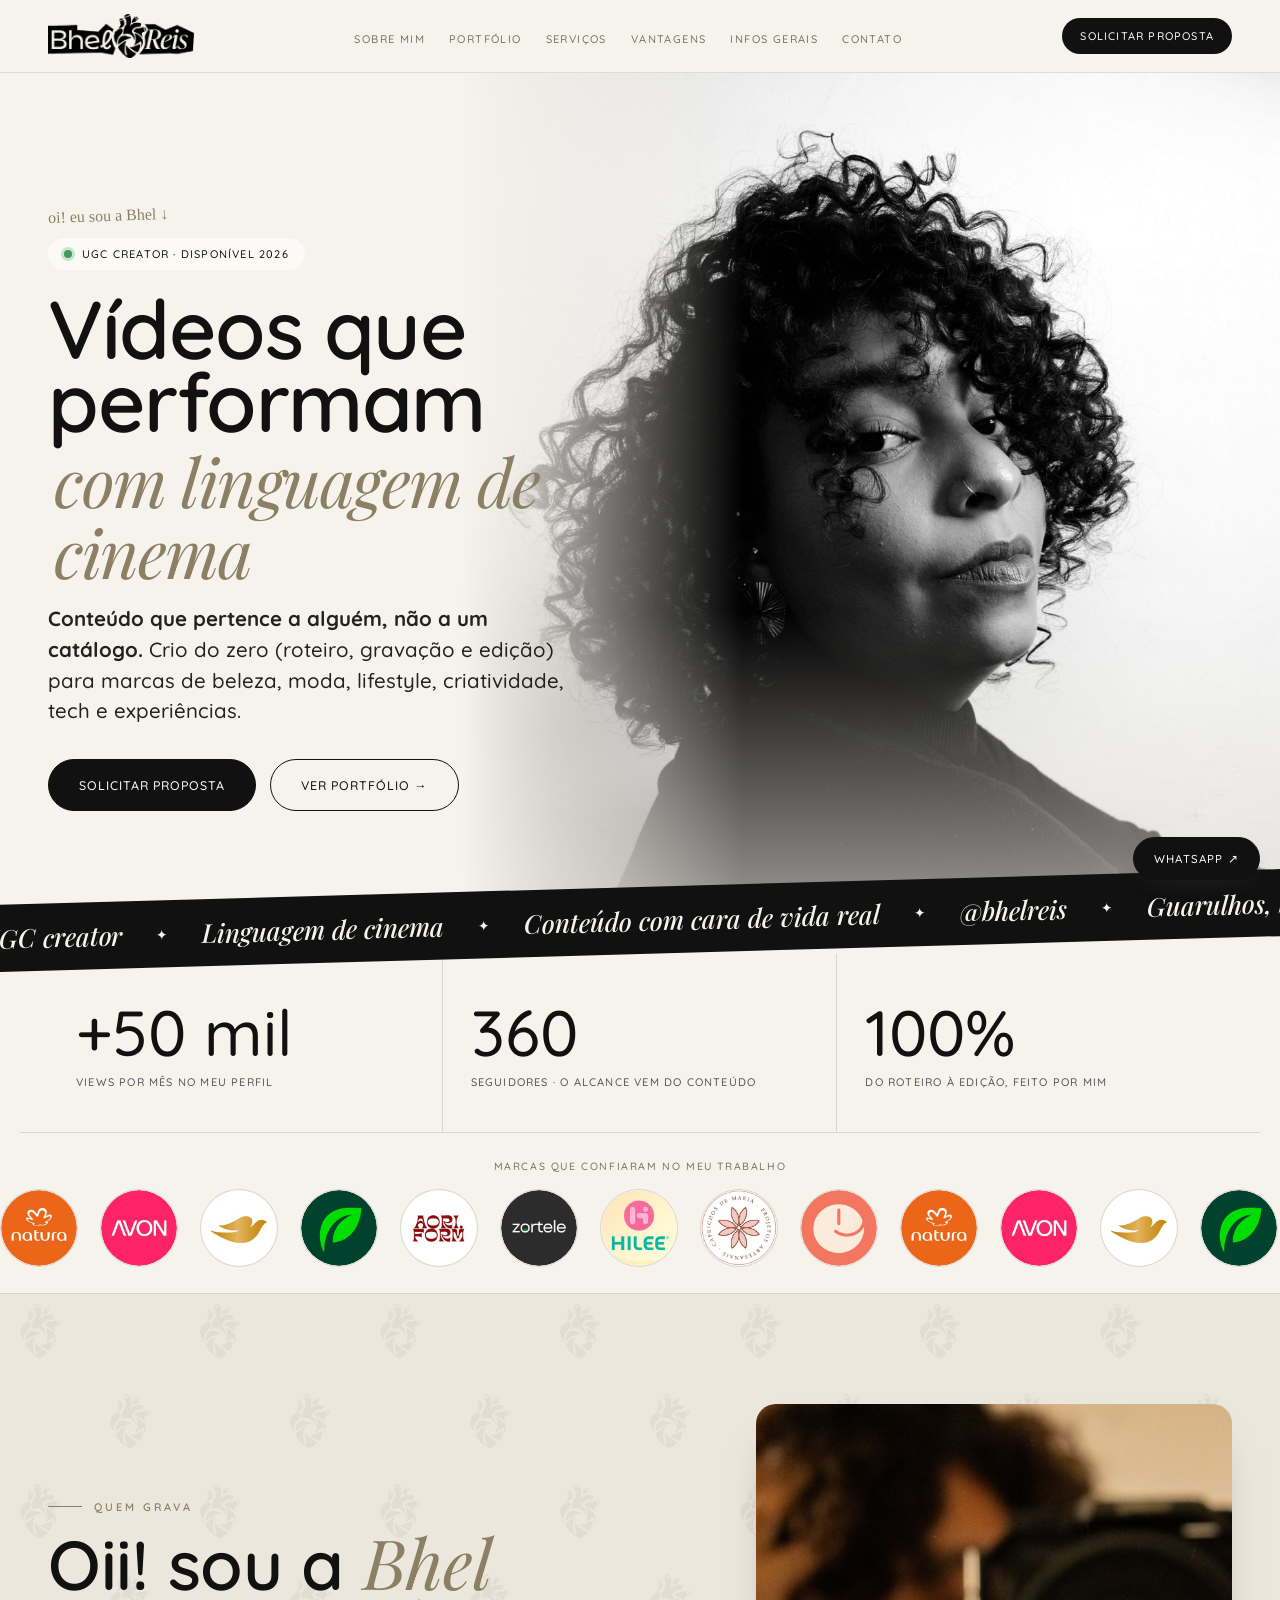
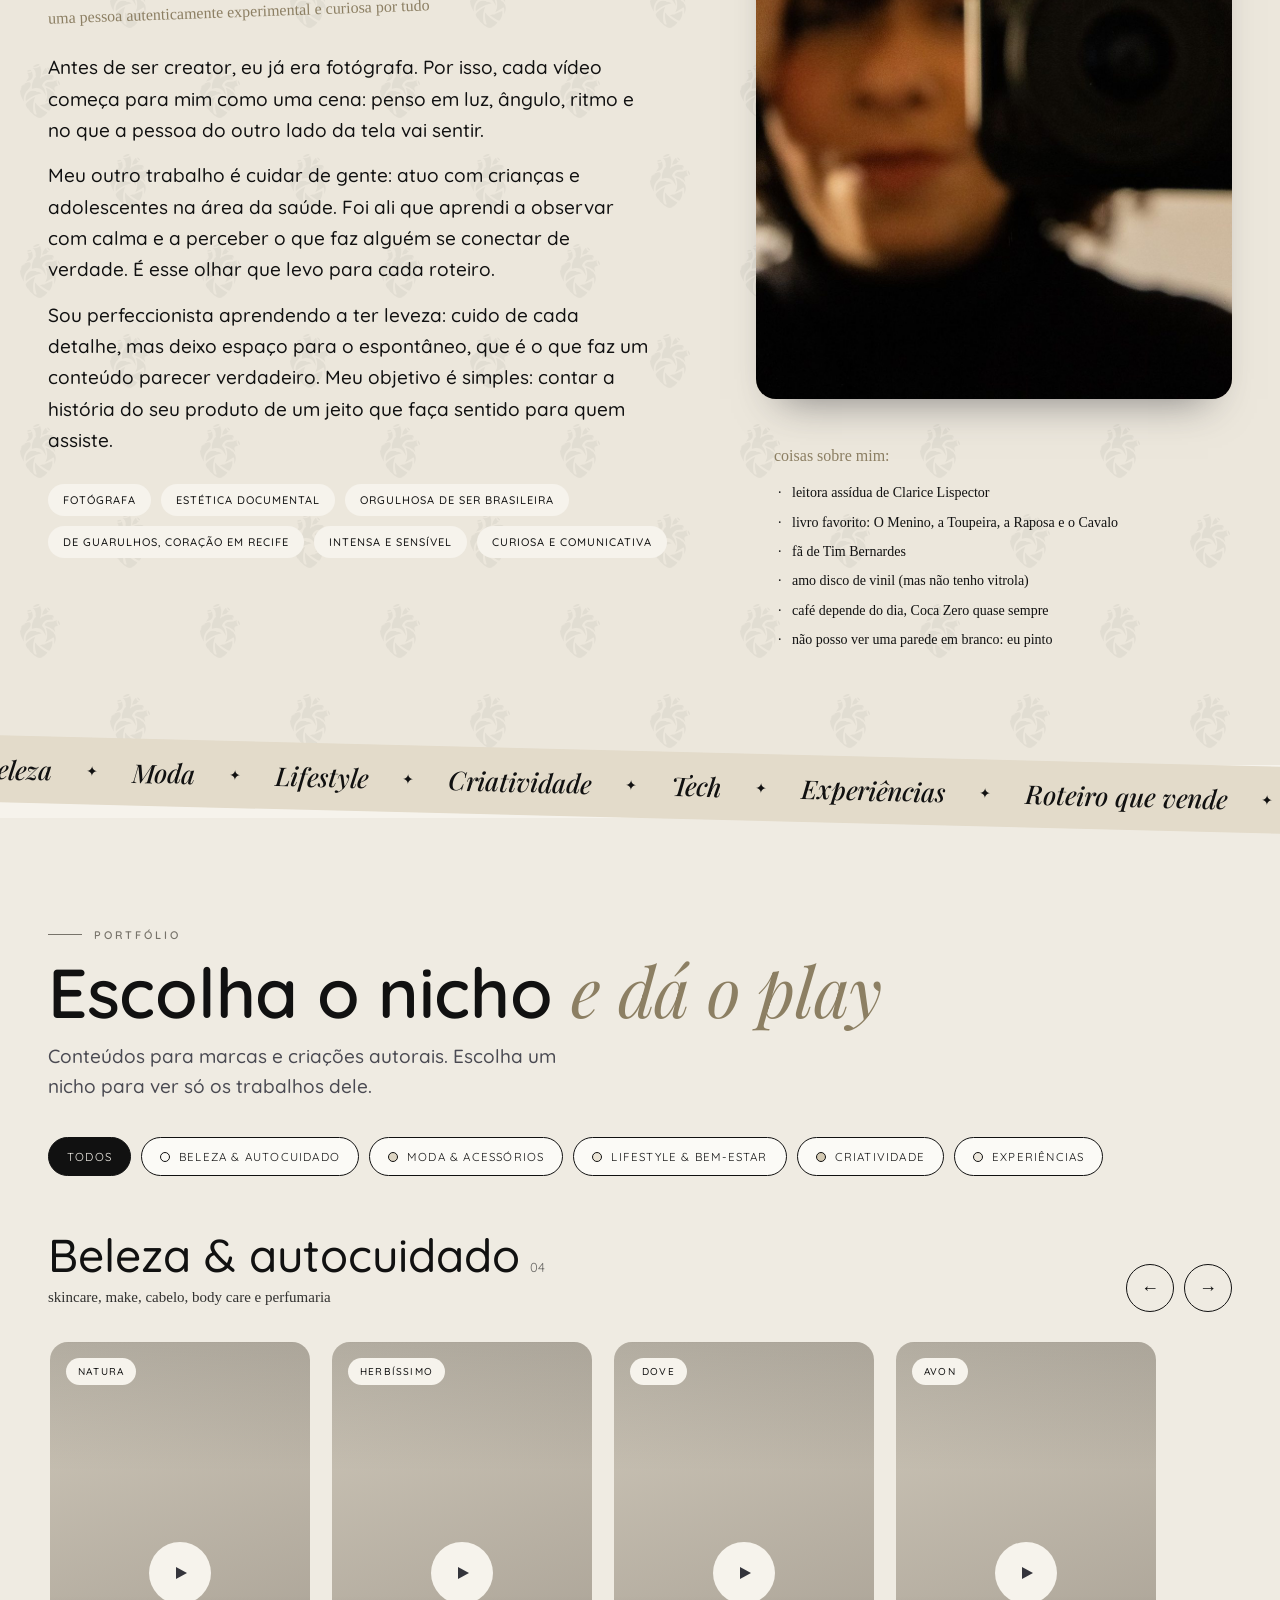
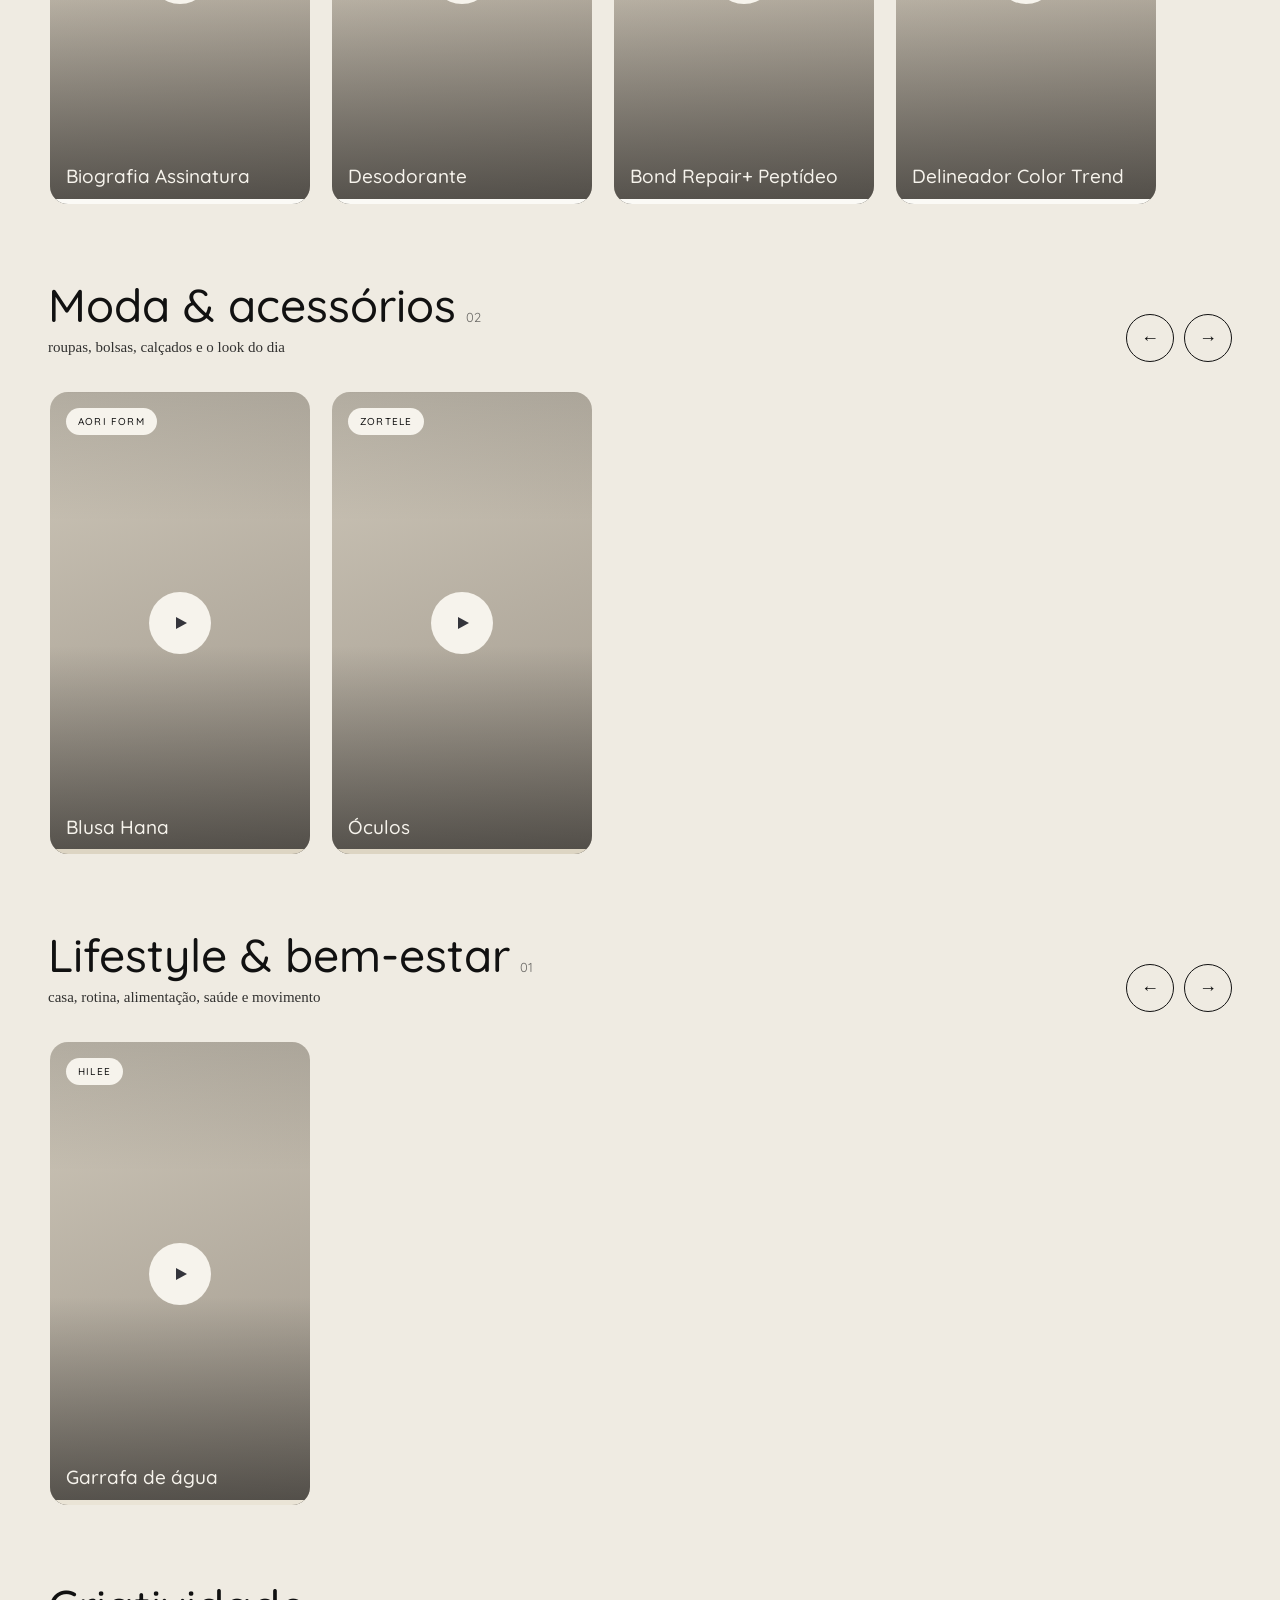
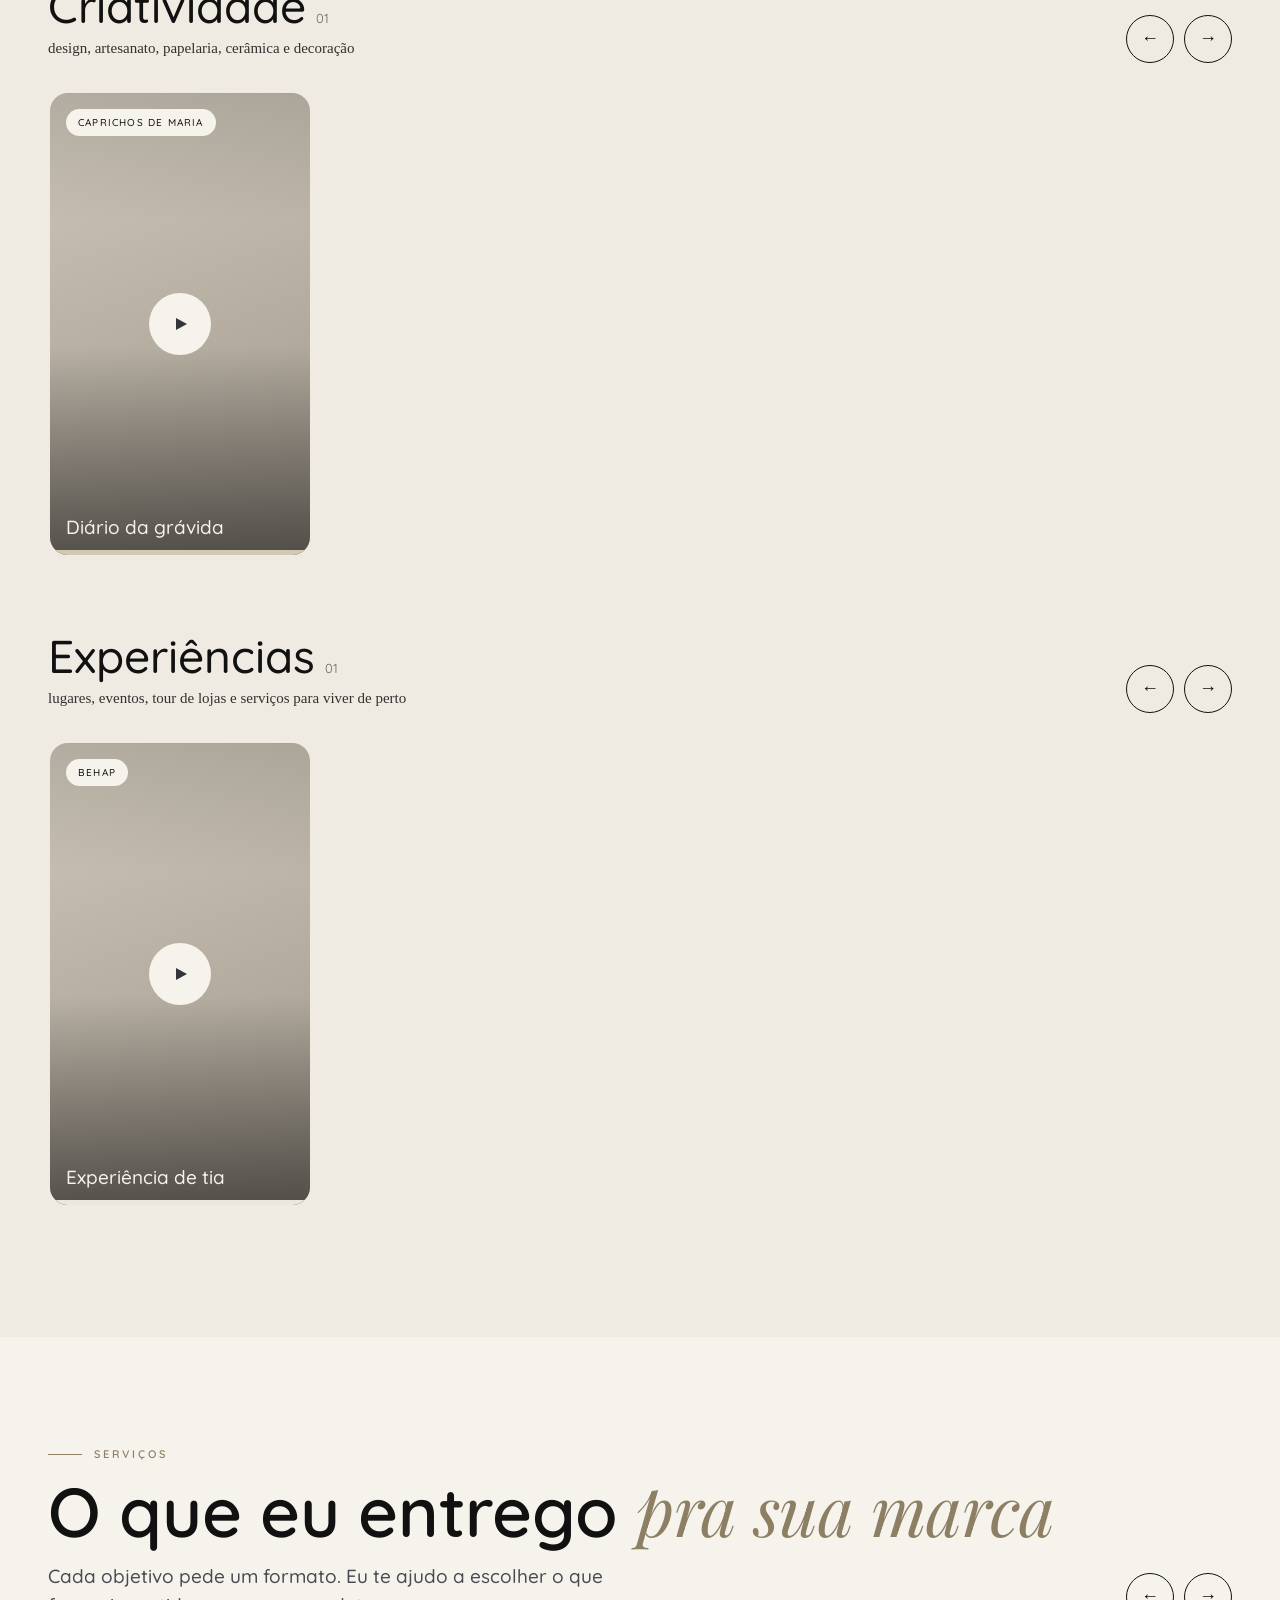
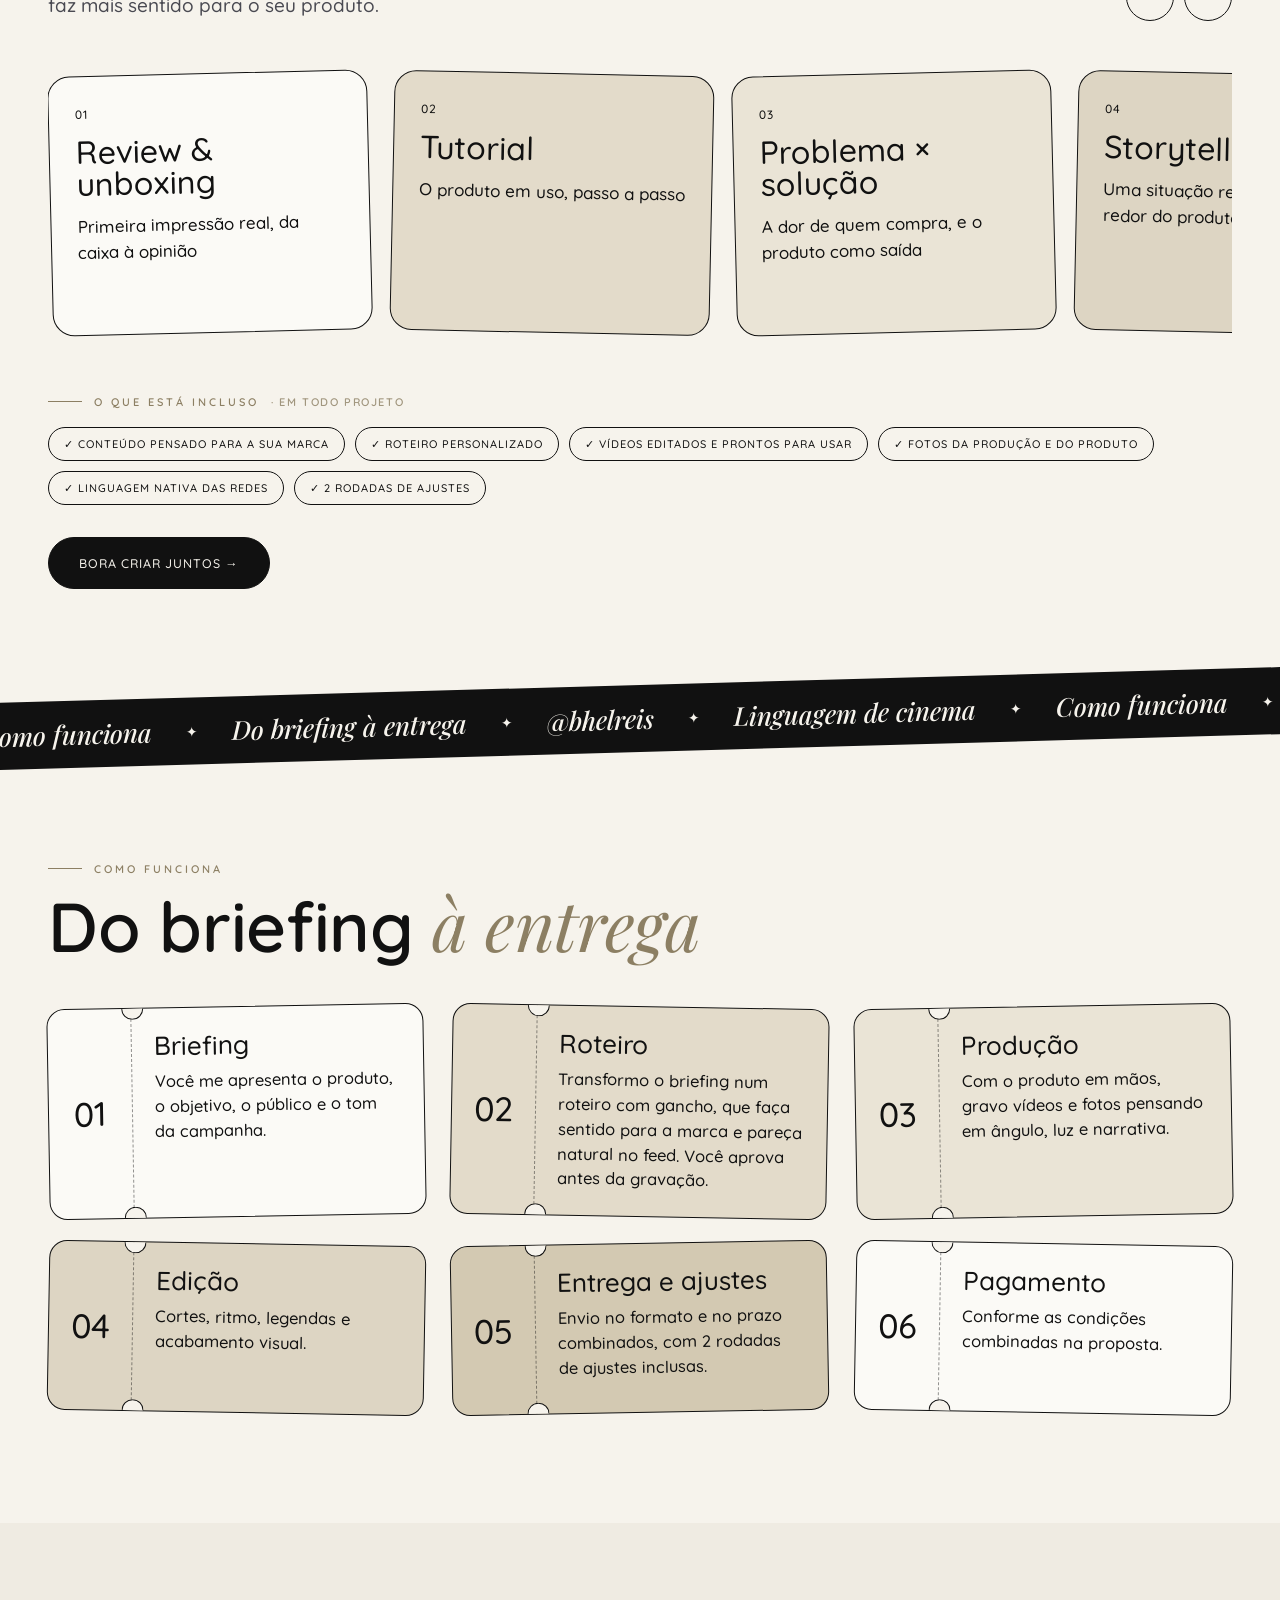
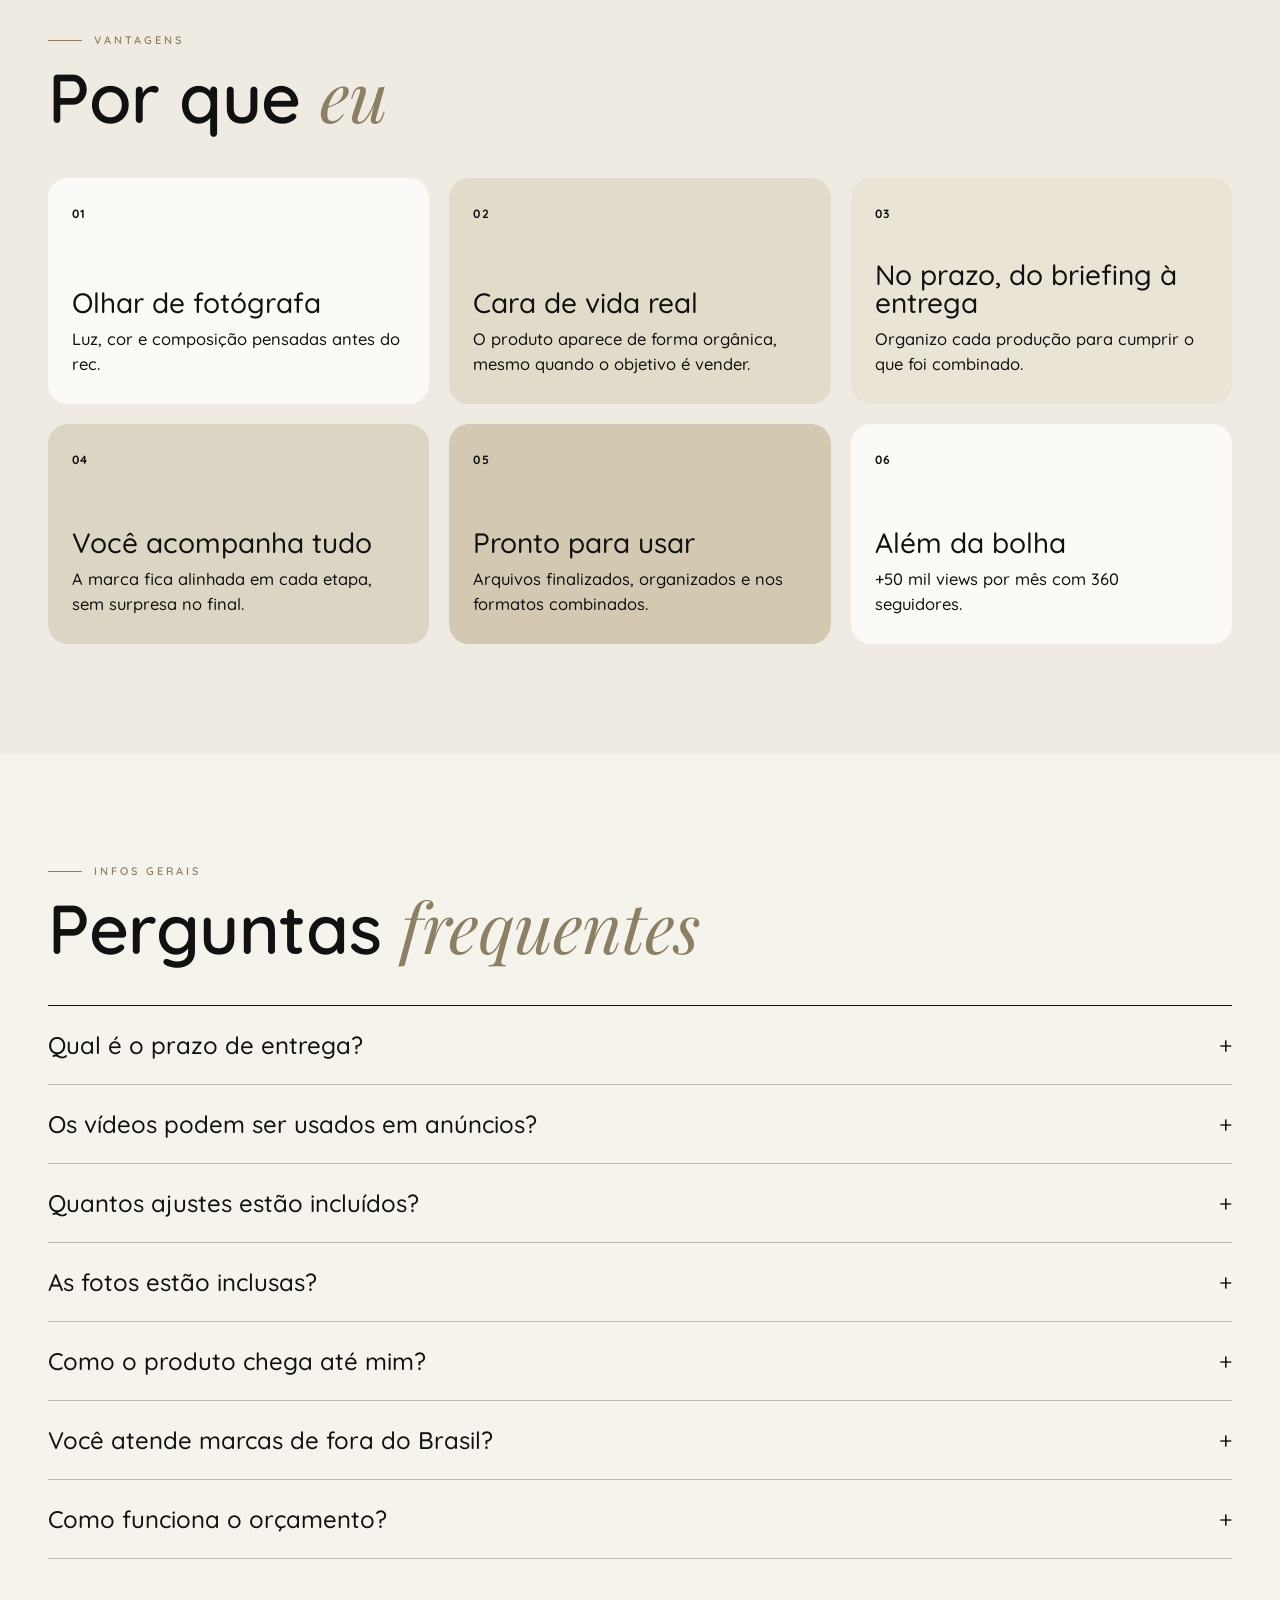
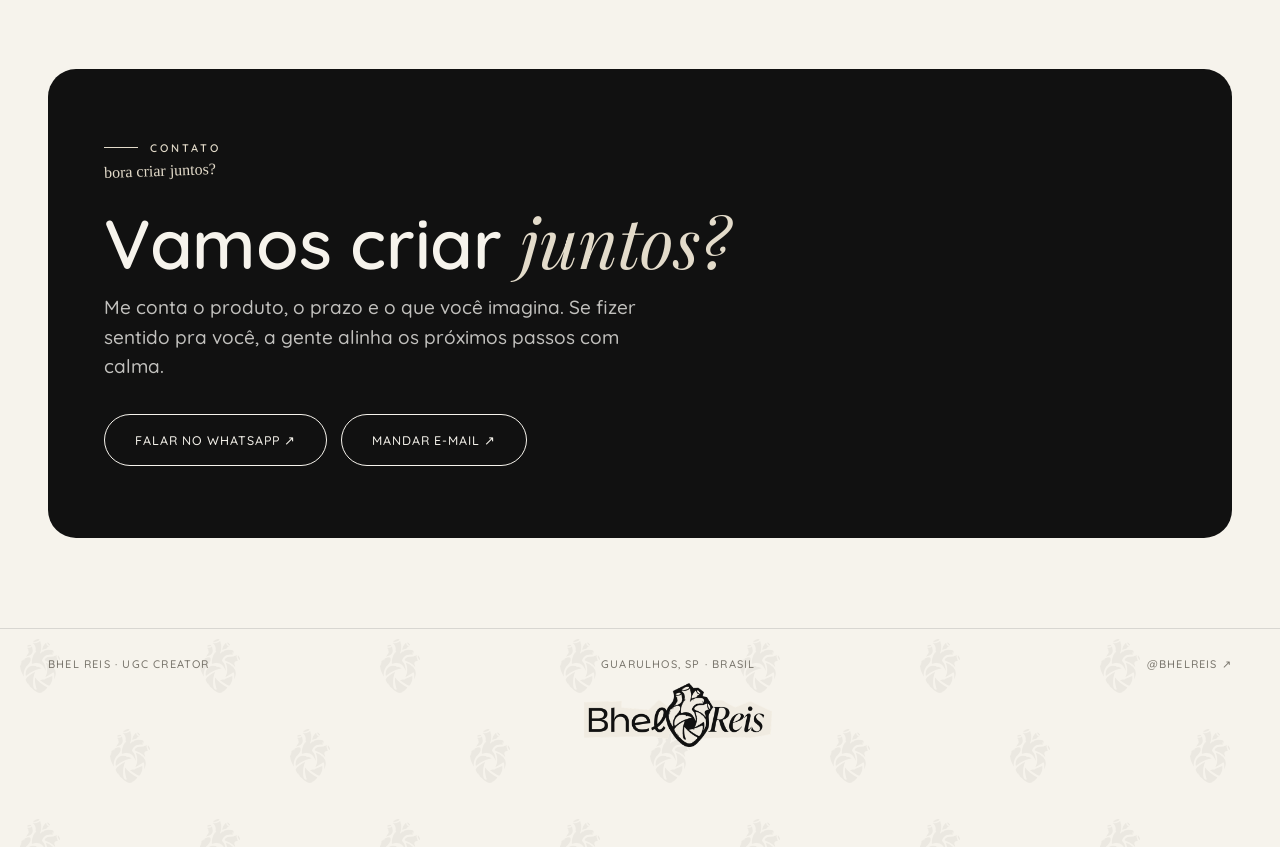
==== index.html @ 15c4fc45 "Site portfólio Bhel Reis · UGC creator" ====
<!DOCTYPE html>
<html lang="pt-BR">
<head>
<meta charset="utf-8">
<meta name="viewport" content="width=device-width, initial-scale=1">
<title>Bhel Reis — UGC creator · Vídeos que performam com linguagem de cinema</title>
<meta name="description" content="Bhel Reis, UGC creator em Guarulhos, SP. Conteúdo que pertence a alguém, não a um catálogo. Crio do zero (roteiro, gravação e edição) para marcas de beleza, moda, lifestyle, criatividade, tech e experiências.">
<link rel="canonical" href="https://bhelreis.com/">
<meta name="theme-color" content="#F6F3EC">

<!-- favicon: o coração -->
<link rel="icon" type="image/png" href="img/simbolo.png">
<link rel="apple-touch-icon" href="img/apple-touch-icon.png">

<!-- prévia do link (WhatsApp, Instagram, Facebook, LinkedIn) -->
<meta property="og:type" content="website">
<meta property="og:locale" content="pt_BR">
<meta property="og:site_name" content="Bhel Reis">
<meta property="og:url" content="https://bhelreis.com/">
<meta property="og:title" content="Bhel Reis — UGC creator">
<meta property="og:description" content="Vídeos que performam com linguagem de cinema. Conteúdo que pertence a alguém, não a um catálogo.">
<meta property="og:image" content="https://bhelreis.com/img/og-imagem.jpg">
<meta property="og:image:width" content="1200">
<meta property="og:image:height" content="630">
<meta property="og:image:alt" content="Bhel Reis, UGC creator">
<meta name="twitter:card" content="summary_large_image">

<script type="application/ld+json">
{"@context":"https://schema.org","@type":"Person","name":"Bhel Reis","jobTitle":"UGC creator","url":"https://bhelreis.com/","image":"https://bhelreis.com/img/hero.jpg","address":{"@type":"PostalAddress","addressLocality":"Guarulhos","addressRegion":"SP","addressCountry":"BR"},"sameAs":["https://instagram.com/bhelreis"]}
</script>

<link rel="preconnect" href="https://fonts.googleapis.com">
<link rel="preconnect" href="https://fonts.gstatic.com" crossorigin>
<link href="https://fonts.googleapis.com/css2?family=Quicksand:wght@400;500;600;700&family=Playfair+Display:ital,wght@1,400;1,500&family=Homemade+Apple&display=swap" rel="stylesheet">
<link rel="preload" as="image" href="img/hero.jpg">
<link rel="stylesheet" href="css/estilo.css">
</head>
<body>

<!-- MENU -->
<header>
  <div class="wrap bar">
    <a href="#" class="logo" aria-label="Bhel Reis, início"><img src="img/logo-preto.png" alt="Bhel Reis" width="640" height="193"></a>
    <nav id="nav">
      <ul>
        <li><a href="#sobre">Sobre mim</a></li>
        <li><a href="#portfolio">Portfólio</a></li>
        <li><a href="#servicos">Serviços</a></li>
        <li><a href="#vantagens">Vantagens</a></li>
        <li><a href="#informacoes">Infos gerais</a></li>
        <li><a href="#contato">Contato</a></li>
      </ul>
    </nav>
    <a class="cta-topo" href="#contato">Solicitar proposta</a>
    <button class="menu-btn" id="menuBtn" aria-expanded="false" aria-controls="nav">Menu</button>
  </div>
</header>

<main>
<!-- CAPA -->
<section class="capa" aria-label="Capa">
  <img src="img/hero.jpg" alt="Retrato em preto e branco de Bhel Reis" width="1600" height="1201" fetchpriority="high">
  <div class="conteudo wrap">
    <span class="nota-mao">oi! eu sou a Bhel ↓</span><br><span class="selo-disp"><i></i>UGC creator · disponível 2026</span>
    <h1>Vídeos que performam<span class="mao">com linguagem de cinema</span></h1>
    <p class="lead"><strong>Conteúdo que pertence a alguém, não a um catálogo.</strong> Crio do zero (roteiro, gravação e edição) para marcas de beleza, moda, lifestyle, criatividade, tech e experiências.</p>
    <div class="botoes">
      <a class="btn cheio" href="#contato">Solicitar proposta</a>
      <a class="btn" href="#portfolio">Ver portfólio →</a>
    </div>
  </div>
</section>

<!-- FAIXA PRETA -->
<div class="faixa" aria-hidden="true"><div class="trilho">
  <span>UGC creator</span><span>Linguagem de cinema</span><span>Conteúdo com cara de vida real</span><span>@bhelreis</span><span>Guarulhos, SP</span>
  <span>UGC creator</span><span>Linguagem de cinema</span><span>Conteúdo com cara de vida real</span><span>@bhelreis</span><span>Guarulhos, SP</span>
</div></div>

<!-- NÚMEROS -->
<div class="wrap numeros rev">
  <div><b>+50 mil</b><span>views por mês no meu perfil</span></div>
  <div><b>360</b><span>seguidores · o alcance vem do conteúdo</span></div>
  <div><b>100%</b><span>do roteiro à edição, feito por mim</span></div>
</div>

<!-- MARCAS (conteúdo em js/dados.js) -->
<div class="marcas" id="marcas" aria-label="Marcas">
  <div class="rot">Marcas que confiaram no meu trabalho</div>
  <div class="trilho" id="marcasTrilho"></div>
</div>

<!-- SOBRE MIM -->
<section class="secao sobre" id="sobre" aria-labelledby="t-sobre">
  <div class="wrap grade" id="sobreGrade">
    <div class="rev">
      <div class="olho">Quem grava</div>
      <h2 class="tit" id="t-sobre">Oii! sou a <em>Bhel</em></h2><span class="nota-mao">uma pessoa autenticamente experimental e curiosa por tudo</span>
      <p class="txt">Antes de ser creator, eu já era fotógrafa. Por isso, cada vídeo começa para mim como uma cena: penso em luz, ângulo, ritmo e no que a pessoa do outro lado da tela vai sentir.</p>
      <p class="txt">Meu outro trabalho é cuidar de gente: atuo com crianças e adolescentes na área da saúde. Foi ali que aprendi a observar com calma e a perceber o que faz alguém se conectar de verdade. É esse olhar que levo para cada roteiro.</p>
      <p class="txt">Sou perfeccionista aprendendo a ter leveza: cuido de cada detalhe, mas deixo espaço para o espontâneo, que é o que faz um conteúdo parecer verdadeiro. Meu objetivo é simples: contar a história do seu produto de um jeito que faça sentido para quem assiste.</p>
      <div class="chips"><span>Fotógrafa</span><span>Estética documental</span><span>Orgulhosa de ser brasileira</span><span>De Guarulhos, coração em Recife</span><span>Intensa e sensível</span><span>Curiosa e comunicativa</span></div>
    </div>
    <div class="lado-foto">
      <div class="foto-sobre rev" id="fotoSobre">sua foto<br>de bastidor</div>
      <div class="coisas rev">
        <span class="coisas-tit">coisas sobre mim:</span>
        <ul>
          <li>leitora assídua de Clarice Lispector</li>
          <li>livro favorito: O Menino, a Toupeira, a Raposa e o Cavalo</li>
          <li>fã de Tim Bernardes</li>
          <li>amo disco de vinil (mas não tenho vitrola)</li>
          <li>café depende do dia, Coca Zero quase sempre</li>
          <li>não posso ver uma parede em branco: eu pinto</li>
        </ul>
      </div>
    </div>
  </div>
</section>

<!-- OS VÍDEOS QUE MAIS RENDERAM (conteúdo em js/dados.js; oculta em js/config.js) -->
<section class="secao destaques" id="destaques" aria-labelledby="t-dest">
  <div class="wrap">
    <div class="topo-car rev">
      <div><div class="olho">Conteúdos que deram resultado</div><h2 class="tit" id="t-dest">Os vídeos que <em>mais renderam</em></h2></div>
      <div class="setas" data-alvo="pDest"><button aria-label="Voltar">←</button><button aria-label="Avançar">→</button></div>
    </div>
    <div class="carrossel"><div class="pista" id="pDest"></div></div>
  </div>
</section>

<!-- FAIXA AREIA -->
<div class="faixa clara" aria-hidden="true"><div class="trilho">
  <span>Beleza</span><span>Moda</span><span>Lifestyle</span><span>Criatividade</span><span>Tech</span><span>Experiências</span><span>Roteiro que vende</span>
  <span>Beleza</span><span>Moda</span><span>Lifestyle</span><span>Criatividade</span><span>Tech</span><span>Experiências</span><span>Roteiro que vende</span>
</div></div>

<!-- PORTFÓLIO (nichos e vídeos em js/dados.js) -->
<section class="secao portfolio" id="portfolio" aria-labelledby="t-port">
  <div class="wrap">
    <div class="rev">
      <div class="olho">Portfólio</div>
      <h2 class="tit" id="t-port">Escolha o nicho <em>e dá o play</em></h2>
      <p class="sub">Conteúdos para marcas e criações autorais. Escolha um nicho para ver só os trabalhos dele.</p>
    </div>
    <div class="filtros" id="filtros" role="group" aria-label="Filtrar por nicho"></div>
    <div id="nichos"></div>
  </div>
</section>

<!-- SERVIÇOS -->
<section class="secao" id="servicos" aria-labelledby="t-serv">
  <div class="wrap">
    <div class="topo-car rev">
      <div><div class="olho">Serviços</div><h2 class="tit" id="t-serv">O que eu entrego <em>pra sua marca</em></h2><p class="sub">Cada objetivo pede um formato. Eu te ajudo a escolher o que faz mais sentido para o seu produto.</p></div>
      <div class="setas" data-alvo="pServ"><button aria-label="Voltar">←</button><button aria-label="Avançar">→</button></div>
    </div>
    <div class="carrossel"><div class="pista" id="pServ">
      <article class="serv" style="background:var(--rosa)"><span class="n">01</span><h3>Review &amp; unboxing</h3><p>Primeira impressão real, da caixa à opinião</p></article>
      <article class="serv" style="background:var(--azul)"><span class="n">02</span><h3>Tutorial</h3><p>O produto em uso, passo a passo</p></article>
      <article class="serv" style="background:var(--verde)"><span class="n">03</span><h3>Problema × solução</h3><p>A dor de quem compra, e o produto como saída</p></article>
      <article class="serv" style="background:var(--amarelo)"><span class="n">04</span><h3>Storytelling</h3><p>Uma situação real construída ao redor do produto</p></article>
      <article class="serv" style="background:var(--rosa)"><span class="n">05</span><h3>Narrado (voice-over)</h3><p>Uma história contada por cima das imagens</p></article>
      <article class="serv" style="background:var(--azul)"><span class="n">06</span><h3>1:1</h3><p>Conversa direta, olho no olho com a câmera</p></article>
      <article class="serv" style="background:var(--verde)"><span class="n">07</span><h3>Sensorial / ASMR</h3><p>Texturas, sons e detalhes que dá vontade de tocar</p></article>
      <article class="serv" style="background:var(--amarelo)"><span class="n">08</span><h3>GRWM</h3><p>O produto dentro da rotina de se arrumar</p></article>
      <article class="serv" style="background:var(--rosa)"><span class="n">09</span><h3>Before &amp; after</h3><p>O resultado que dá para ver</p></article>
      <article class="serv" style="background:var(--azul)"><span class="n">10</span><h3>POV</h3><p>A câmera vira os olhos de quem usa</p></article>
      <article class="serv" style="background:var(--verde)"><span class="n">11</span><h3>Trend + música</h3><p>Trends adaptadas à identidade da marca, não copiadas</p></article>
      <article class="serv" style="background:var(--amarelo)"><span class="n">12</span><h3>Estético / B-roll</h3><p>Cenas de apoio para a marca montar os próprios anúncios</p></article>
      <article class="serv" style="background:var(--rosa)"><span class="n">13</span><h3>Vlog</h3><p>Um dia ou uma experiência vivida com o produto</p></article>
      <article class="serv" style="background:var(--azul)"><span class="n">14</span><h3>Fotos de produto &amp; lifestyle</h3><p>Imagens prontas para feed, site e catálogo</p></article>
    </div></div>
    <div class="incluso rev">
      <div class="olho">O que está incluso <span>· em todo projeto</span></div>
      <ul>
        <li>Conteúdo pensado para a sua marca</li>
        <li>Roteiro personalizado</li>
        <li>Vídeos editados e prontos para usar</li>
        <li>Fotos da produção e do produto</li>
        <li>Linguagem nativa das redes</li>
        <li>2 rodadas de ajustes</li>
      </ul>
    </div>
    <div class="botoes"><a class="btn escuro" href="#contato">Bora criar juntos →</a></div>
  </div>
</section>

<!-- FAIXA PRETA -->
<div class="faixa" aria-hidden="true"><div class="trilho">
  <span>Como funciona</span><span>Do briefing à entrega</span><span>@bhelreis</span><span>Linguagem de cinema</span>
  <span>Como funciona</span><span>Do briefing à entrega</span><span>@bhelreis</span><span>Linguagem de cinema</span>
</div></div>

<!-- COMO FUNCIONA -->
<section class="secao como" id="como-funciona" aria-labelledby="t-como">
  <div class="wrap">
    <div class="rev"><div class="olho">Como funciona</div><h2 class="tit" id="t-como">Do briefing <em>à entrega</em></h2></div>
    <ol class="canhotos">
      <li class="canhoto rev" style="background:var(--rosa)"><span class="num">01</span><div><h3>Briefing</h3><p>Você me apresenta o produto, o objetivo, o público e o tom da campanha.</p></div></li>
      <li class="canhoto rev" style="background:var(--azul)"><span class="num">02</span><div><h3>Roteiro</h3><p>Transformo o briefing num roteiro com gancho, que faça sentido para a marca e pareça natural no feed. Você aprova antes da gravação.</p></div></li>
      <li class="canhoto rev" style="background:var(--verde)"><span class="num">03</span><div><h3>Produção</h3><p>Com o produto em mãos, gravo vídeos e fotos pensando em ângulo, luz e narrativa.</p></div></li>
      <li class="canhoto rev" style="background:var(--amarelo)"><span class="num">04</span><div><h3>Edição</h3><p>Cortes, ritmo, legendas e acabamento visual.</p></div></li>
      <li class="canhoto rev" style="background:var(--pessego)"><span class="num">05</span><div><h3>Entrega e ajustes</h3><p>Envio no formato e no prazo combinados, com 2 rodadas de ajustes inclusas.</p></div></li>
      <li class="canhoto rev" style="background:var(--rosa)"><span class="num">06</span><div><h3>Pagamento</h3><p>Conforme as condições combinadas na proposta.</p></div></li>
    </ol>
  </div>
</section>

<!-- FAIXA PRETA da prova social (some junto com a seção) -->
<div class="faixa" id="faixaProva" aria-hidden="true"><div class="trilho">
  <span>Prova social</span><span>Resultados reais</span><span>@bhelreis</span><span>Linguagem de cinema</span>
  <span>Prova social</span><span>Resultados reais</span><span>@bhelreis</span><span>Linguagem de cinema</span>
</div></div>

<!-- PROVA SOCIAL (oculta em js/config.js; case e depoimentos em js/dados.js) -->
<section class="secao prova" id="prova" aria-labelledby="t-prova">
  <div class="wrap">
    <div class="rev"><div class="olho">Prova social</div><h2 class="tit" id="t-prova">Resultados <em>que falam por mim</em></h2></div>
    <article class="case rev" id="caseBox"></article>
    <div class="depos" id="depos"></div>
  </div>
</section>

<!-- VANTAGENS -->
<section class="secao vantagens" id="vantagens" aria-labelledby="t-vant">
  <div class="wrap">
    <div class="rev"><div class="olho">Vantagens</div><h2 class="tit" id="t-vant">Por que <em>eu</em></h2></div>
    <div class="vants">
      <div class="vant rev" style="background:var(--rosa)"><b>01</b><div><h3>Olhar de fotógrafa</h3><p>Luz, cor e composição pensadas antes do rec.</p></div></div>
      <div class="vant rev" style="background:var(--azul)"><b>02</b><div><h3>Cara de vida real</h3><p>O produto aparece de forma orgânica, mesmo quando o objetivo é vender.</p></div></div>
      <div class="vant rev" style="background:var(--verde)"><b>03</b><div><h3>No prazo, do briefing à entrega</h3><p>Organizo cada produção para cumprir o que foi combinado.</p></div></div>
      <div class="vant rev" style="background:var(--amarelo)"><b>04</b><div><h3>Você acompanha tudo</h3><p>A marca fica alinhada em cada etapa, sem surpresa no final.</p></div></div>
      <div class="vant rev" style="background:var(--pessego)"><b>05</b><div><h3>Pronto para usar</h3><p>Arquivos finalizados, organizados e nos formatos combinados.</p></div></div>
      <div class="vant rev" style="background:var(--rosa)"><b>06</b><div><h3>Além da bolha</h3><p>+50 mil views por mês com 360 seguidores.</p></div></div>
    </div>
  </div>
</section>

<!-- INFOS GERAIS -->
<section class="secao" id="informacoes" aria-labelledby="t-info">
  <div class="wrap">
    <div class="rev"><div class="olho">Infos gerais</div><h2 class="tit" id="t-info">Perguntas <em>frequentes</em></h2></div>
    <div class="faq">
      <details><summary>Qual é o prazo de entrega?</summary><p>Depende do projeto. Em média, até 7 dias úteis depois que o produto chega e o roteiro é aprovado.</p></details>
      <details><summary>Os vídeos podem ser usados em anúncios?</summary><p>Sim. O uso orgânico nas redes da marca está sempre incluso. Uso em anúncios pagos, catálogos e materiais comerciais é combinado na proposta, com canais e período definidos.</p></details>
      <details><summary>Quantos ajustes estão incluídos?</summary><p>Duas rodadas de ajustes, depois da primeira entrega.</p></details>
      <details><summary>As fotos estão inclusas?</summary><p>Sim. Fotos da produção e do produto já fazem parte de todo projeto. A quantidade eu combino direto com a marca, com base na proposta.</p></details>
      <details><summary>Como o produto chega até mim?</summary><p>Produtos físicos são enviados para Guarulhos, SP, com o frete sempre por conta da marca. O endereço eu passo no WhatsApp. Produtos digitais, como apps e cursos, dispensam envio.</p></details>
      <details><summary>Você atende marcas de fora do Brasil?</summary><p>Sim, principalmente no nicho tech: tecnologia, apps e inteligência artificial. Gravo em português e, para roteiros simples, também em inglês.</p></details>
      <details><summary>Como funciona o orçamento?</summary><p>Você me conta o produto e o objetivo no WhatsApp, e eu monto uma proposta sob medida, com formatos, prazo e direitos de uso.</p></details>
    </div>
  </div>
</section>

<!-- CONTATO -->
<section class="contato" id="contato" aria-labelledby="t-cont">
  <div class="wrap"><div class="caixa">
    <div>
      <div class="olho">Contato</div>
      <span class="nota-mao">bora criar juntos?</span><h2 class="tit" id="t-cont">Vamos criar <em>juntos?</em></h2>
      <p class="sub">Me conta o produto, o prazo e o que você imagina. Se fizer sentido pra você, a gente alinha os próximos passos com calma.</p>
      <div class="botoes">
        <a class="btn" data-wpp href="#" target="_blank" rel="noopener">Falar no WhatsApp ↗</a>
        <a class="btn" data-email href="#">Mandar e-mail ↗</a>
      </div>
    </div>
  </div></div>
</section>
</main>

<!-- RODAPÉ -->
<footer><div class="wrap">
  <span>Bhel Reis · UGC creator</span>
  <span class="meio"><span>Guarulhos, SP · Brasil</span><img src="img/logo-linha.png" alt="Bhel Reis" width="640" height="218" loading="lazy"></span>
  <a href="https://instagram.com/bhelreis" target="_blank" rel="noopener">@bhelreis ↗</a>
</div></footer>

<a class="wpp-fixo" data-wpp href="#" target="_blank" rel="noopener">WhatsApp ↗</a>

<script src="js/config.js"></script>
<script src="js/dados.js"></script>
<script src="js/main.js"></script>
</body>
</html>
---- css/estilo.css ----
/* =========================================================
   Bhel Reis · UGC creator
   Estilo do site: é o mesmo CSS do preview aprovado.
   Não mude cores, fontes, botões nem a ordem das seções.
   ========================================================= */
:root{
  --bg:#F6F3EC; --bg2:#EFEBE2; --rosa-forte:#8C7F63; --ink:#111111; --cinza:#77736A; --linha:#ECE7DC; --areia:#E3DBCA;
  --rosa:#FBFAF6; --pessego:#D3C9B2; --verde:#EAE4D6; --amarelo:#DDD5C3; --azul:#E3DBCA;
  --cond:'Quicksand',sans-serif; --mono:'Quicksand',sans-serif; --serif:'Quicksand',sans-serif; --italico:'Playfair Display',Georgia,serif; --hand:'Homemade Apple',cursive;
  --cursor:url("../img/cursor.png") 16 16, auto;
}
*{box-sizing:border-box;margin:0;padding:0}
html{scroll-behavior:smooth;overflow-x:clip}
body{overflow-x:clip}
body{background:var(--bg);color:var(--ink);font-family:var(--cond);font-weight:500;font-size:16.5px;-webkit-font-smoothing:antialiased;cursor:var(--cursor)}
a,button{color:inherit;text-decoration:none;cursor:var(--cursor)}
img{display:block;max-width:100%}
[hidden]{display:none!important}
.mono{font-family:var(--mono)}
.wrap{max-width:1240px;margin:0 auto;padding:0 28px}

/* topo */
header{position:sticky;top:0;z-index:30;background:rgba(246,243,236,.92);backdrop-filter:blur(8px);border-bottom:1px solid rgba(52,52,59,.12)}
.bar{display:flex;align-items:center;justify-content:space-between;gap:20px;height:72px}
.logo{display:flex;align-items:center;gap:10px}
.logo img{height:44px;width:auto}
.logo .selo{width:38px;height:38px;border-radius:50%;background:var(--ink);color:var(--bg);display:flex;align-items:center;justify-content:center;font-family:var(--hand);font-size:13px;line-height:1;padding-top:4px}
.logo b{font-family:var(--serif);font-weight:500;font-size:24px;letter-spacing:-.2px}
nav ul{list-style:none;display:flex;gap:24px}
nav a{font-family:var(--mono);font-size:11px;letter-spacing:1.4px;text-transform:uppercase;color:var(--cinza);transition:color .2s}
nav a:hover{color:var(--ink)}
.cta-topo{font-family:var(--mono);font-size:11px;letter-spacing:1.2px;text-transform:uppercase;background:var(--ink);color:#fff;padding:11px 18px;border-radius:99px;white-space:nowrap}
.menu-btn{display:none;font-family:var(--mono);font-size:11px;letter-spacing:1.2px;text-transform:uppercase;background:none;border:1px solid var(--ink);border-radius:99px;padding:8px 14px}

/* capa */
.capa{position:relative;min-height:calc(100vh - 72px);display:flex;align-items:flex-end;overflow:hidden;background:#F6F3EC}
.capa img{position:absolute;top:0;bottom:0;right:0;left:34%;width:66%;height:100%;object-fit:cover;object-position:40% 30%}
.capa::after{content:"";position:absolute;inset:0;background:linear-gradient(90deg,#F6F3EC 0%,#F6F3EC 36%,rgba(246,243,236,0) 58%),linear-gradient(0deg,rgba(246,243,236,.6),rgba(246,243,236,0) 35%)}
.capa .conteudo{position:relative;z-index:2;color:var(--ink);padding-bottom:90px;padding-top:120px;max-width:1240px;margin:0 auto;width:100%}
.selo-disp{display:inline-flex;align-items:center;gap:10px;background:#FBFAF6;color:var(--ink);font-family:var(--mono);font-size:11px;letter-spacing:1.2px;text-transform:uppercase;padding:9px 16px;border-radius:99px}
.selo-disp i{width:8px;height:8px;border-radius:50%;background:#3E9B5A;box-shadow:0 0 0 3px rgba(62,155,90,.25)}
.capa h1{font-family:var(--serif);font-weight:600;letter-spacing:-1.5px!important;font-size:clamp(48px,6.4vw,92px);line-height:.9;margin:22px 0 0;letter-spacing:-.5px;max-width:620px}
.capa h1 .mao{display:block;font-family:var(--italico);font-style:italic;font-weight:400;font-size:.82em;line-height:1.05;color:var(--rosa-forte);margin:6px 0 0 6px}
.capa p.lead{font-size:clamp(18px,1.6vw,22px);line-height:1.5;max-width:520px;margin-top:18px;opacity:.92}
.capa p.lead strong{font-weight:700}
.botoes{display:flex;flex-wrap:wrap;gap:14px;margin-top:32px}
.btn{display:inline-flex;align-items:center;justify-content:center;gap:10px;font-family:var(--mono);font-weight:500;font-size:12.5px;letter-spacing:1px;text-transform:uppercase;padding:17px 30px;border-radius:99px;border:1px solid currentColor;transition:transform .2s}
.btn:hover{transform:translateY(-2px) rotate(-1deg)}
.btn.cheio{background:var(--ink);color:#fff;border-color:var(--ink)}
.btn.escuro{background:var(--ink);color:var(--bg);border-color:var(--ink)}

/* faixas tortas */
.faixa{overflow:hidden;background:var(--ink);color:var(--bg);transform:rotate(-1.6deg);margin:-14px -20px 0;position:relative;z-index:3;padding:16px 0}
.faixa.clara{background:var(--areia);color:var(--ink);transform:rotate(1.4deg)}
.trilho{display:flex;gap:34px;width:max-content;animation:correr 32s linear infinite;font-family:var(--italico);font-weight:500;font-style:italic;font-size:26px;white-space:nowrap}
.faixa.clara .trilho{animation-direction:reverse}
.trilho span{display:inline-flex;align-items:center;gap:34px}
.trilho span::after{content:"✦";font-style:normal;font-size:14px}
@keyframes correr{to{transform:translateX(-50%)}}

/* números */
.numeros{display:grid;grid-template-columns:repeat(3,1fr);border-bottom:1px solid rgba(52,52,59,.15)}
.numeros div{padding:46px 28px 40px;border-right:1px solid rgba(52,52,59,.15)}
.numeros div:last-child{border-right:none}
.numeros b{display:block;font-family:var(--serif);font-weight:500;font-size:clamp(42px,5vw,64px);line-height:1}
.numeros span{display:block;font-family:var(--mono);font-size:11px;letter-spacing:1.2px;text-transform:uppercase;margin-top:10px;line-height:1.6;color:#55555c}

/* marcas */
.marcas{padding:26px 0;border-bottom:1px solid rgba(52,52,59,.15);overflow:hidden}
.marcas .rot{text-align:center;font-family:var(--mono);font-size:10.5px;letter-spacing:1.6px;text-transform:uppercase;color:var(--cinza);margin-bottom:16px}
.marcas .trilho{gap:22px;animation-duration:26s;font-style:normal}
.marcas .trilho span::after{content:none}
.bola{width:78px;height:78px;border-radius:50%;border:1.5px dashed rgba(52,52,59,.4);display:flex;align-items:center;justify-content:center;font-family:var(--mono);font-size:9px;letter-spacing:1px;color:var(--cinza);font-weight:400}
.bola img{max-width:70%;max-height:60%;object-fit:contain}
/* logo real: preenche o círculo inteiro */
.bola.tem-logo{border:1px solid rgba(52,52,59,.15);overflow:hidden;flex:none}
.bola.tem-logo img{width:100%;height:100%;max-width:none;max-height:none;object-fit:cover;border-radius:50%}

/* seções */
section{scroll-margin-top:72px}
.secao{padding:110px 0}
.nota-mao{display:inline-block;font-family:var(--hand);font-size:16px;line-height:2;color:#8C7F63;transform:rotate(-2deg);margin-bottom:6px}
.olho{display:flex;align-items:center;gap:12px;font-family:var(--mono);font-weight:600;font-size:11px;letter-spacing:3px;text-transform:uppercase;color:#8C7F63}
.olho::before{content:"";width:34px;height:1px;background:currentColor}
h2.tit{font-family:var(--serif);font-weight:600;letter-spacing:-1px;font-size:clamp(40px,5.4vw,72px);line-height:.92;margin:16px 0 0;letter-spacing:-.3px}
h2.tit em{font-style:italic;font-family:var(--italico);font-weight:400;color:var(--rosa-forte)}
.sub{font-size:19px;line-height:1.55;max-width:560px;margin-top:18px;color:#4a4a52}

/* sobre */
.sobre{background:var(--linha) url('../img/pattern.png') repeat;background-size:180px}
.sobre .grade{display:grid;grid-template-columns:minmax(0,1.15fr) minmax(0,.85fr);gap:64px;align-items:center}
.sobre .grade.sem-foto{grid-template-columns:minmax(0,1fr)}

.sobre p.txt{font-size:19px;line-height:1.65;margin-top:18px;max-width:600px}
.chips{display:flex;flex-wrap:wrap;gap:10px;margin-top:28px}
.chips span{font-family:var(--mono);font-size:11px;letter-spacing:1px;text-transform:uppercase;background:var(--bg);border-radius:99px;padding:9px 15px}
.foto-sobre{position:relative;aspect-ratio:4/5;border-radius:20px;background:#E0D8C6;display:flex;align-items:center;justify-content:center;text-align:center;font-family:var(--mono);font-size:11px;letter-spacing:1.2px;text-transform:uppercase;line-height:1.7;color:var(--ink);transform:rotate(2deg);box-shadow:0 24px 40px -24px rgba(52,52,59,.6)}
.foto-sobre img{width:100%;height:100%;object-fit:cover;border-radius:inherit}
.sobre p.txt+p.txt{margin-top:14px}
.lado-foto{display:flex;flex-direction:column;align-items:center;gap:40px}
.lado-foto .foto-sobre{width:100%}
/* coisas sobre mim (letra à mão) */
.coisas{font-family:var(--hand);font-size:14px;line-height:2.1;color:var(--ink);transform:rotate(-1.5deg);width:100%;max-width:440px}
.coisas-tit{display:block;color:#8C7F63;font-size:16px}
.coisas ul{list-style:none;margin-top:6px}
.coisas li{padding-left:18px;position:relative}
.coisas li::before{content:"·";position:absolute;left:4px}

/* carrossel genérico */
.carrossel{position:relative;margin-top:44px}
.pista{display:flex;gap:22px;overflow-x:auto;scroll-snap-type:x mandatory;scroll-behavior:smooth;padding:8px 2px 22px;scrollbar-width:none}
.pista::-webkit-scrollbar{display:none}
.setas{display:flex;gap:10px}
.setas button{width:48px;height:48px;border-radius:50%;border:1.5px solid currentColor;background:transparent;font-size:18px;display:flex;align-items:center;justify-content:center;transition:transform .2s}
.setas button:hover{transform:scale(1.08)}
.topo-car{display:flex;justify-content:space-between;align-items:flex-end;gap:20px;flex-wrap:wrap}

/* vídeo card */
.video{flex:0 0 260px;scroll-snap-align:start;position:relative;aspect-ratio:9/16;border-radius:18px;overflow:hidden;background:linear-gradient(160deg,#CFC8BA,#9E968A);color:var(--bg);display:flex;flex-direction:column;justify-content:space-between;padding:16px;transition:transform .3s}
.video:hover{transform:translateY(-4px)}
.video .tag{align-self:flex-start;background:var(--bg);color:var(--ink);font-family:var(--mono);font-size:10px;letter-spacing:1.2px;text-transform:uppercase;padding:7px 12px;border-radius:99px}
.video .play{position:absolute;top:50%;left:50%;width:62px;height:62px;margin:-31px 0 0 -31px;border-radius:50%;background:var(--bg);display:flex;align-items:center;justify-content:center}
.video h4{font-family:var(--serif);font-weight:500;font-size:19px;line-height:1.2}
.video .cor{position:absolute;left:0;right:0;bottom:0;height:5px}

/* vídeo do YouTube: mostra só a capa e carrega o player ao clicar */
.video.tem-capa{background-color:#9E968A;background-size:cover;background-position:center}
.video.tem-capa::before{content:"";position:absolute;inset:0;background:linear-gradient(180deg,rgba(17,17,17,.15) 0,rgba(17,17,17,0) 28%,rgba(17,17,17,0) 55%,rgba(17,17,17,.55) 100%);pointer-events:none}
.video>*{position:relative;z-index:1}
.video .abrir{position:absolute;inset:0;z-index:2;background:none;border:0;border-radius:inherit}
.video .abrir:focus-visible{outline:2px solid var(--ink);outline-offset:3px}

/* tela grande do vídeo (abre só ao clicar num vídeo) */
html.travado{overflow:hidden}
.tela{position:fixed;inset:0;width:100vw;height:100vh;height:100dvh;max-width:none;max-height:none;margin:0;padding:0;border:0;background:transparent;overflow:hidden}
.tela[open]{display:flex;align-items:center;justify-content:center}
.tela::backdrop{background:rgba(17,17,17,.9)}
.tela .quadro{height:min(86vh,calc((100vw - 32px) * 16 / 9));aspect-ratio:9/16;border-radius:18px;overflow:hidden;background:#111}
.tela .quadro iframe{display:block;width:100%;height:100%;border:0}
.tela .fechar{position:absolute;top:18px;right:18px;z-index:2;font-family:var(--mono);font-size:11px;letter-spacing:1.2px;text-transform:uppercase;color:var(--bg);background:transparent;border:1px solid var(--bg);border-radius:99px;padding:11px 18px;transition:transform .2s}
.tela .fechar:hover{transform:rotate(-3deg)}
@media (max-width:900px){.tela .quadro{height:min(78vh,calc((100vw - 32px) * 16 / 9));margin-top:40px}}

/* destaques */
.destaques{background:var(--bg2)}
.dest{flex:0 0 min(560px,84vw);scroll-snap-align:start;display:grid;grid-template-columns:220px 1fr;gap:24px;background:var(--bg);border-radius:22px;padding:18px;box-shadow:0 16px 30px -24px rgba(52,52,59,.6)}
.dest:nth-child(odd){transform:rotate(-1.2deg)}.dest:nth-child(even){transform:rotate(1.2deg)}
.dest .video{flex:none;width:100%}
.dest .info{display:flex;flex-direction:column;justify-content:center;gap:10px;padding-right:10px}
.dest .rot{font-family:var(--mono);font-size:10.5px;letter-spacing:1.4px;text-transform:uppercase;color:var(--cinza)}
.dest b{font-family:var(--serif);font-weight:500;font-size:46px;line-height:1}
.dest p{font-size:17px;line-height:1.5}

/* portfólio */
.portfolio{background:var(--bg2);color:var(--ink)}
.portfolio .olho{color:var(--cinza)}
.portfolio h2.tit em{color:var(--rosa-forte)}

.filtros{display:flex;flex-wrap:wrap;gap:10px;margin-top:36px}
.filtros button{font-family:var(--mono);font-size:11.5px;letter-spacing:1.2px;text-transform:uppercase;background:#FBFAF6;color:var(--ink);border:1px solid var(--ink);padding:11px 18px;border-radius:99px;display:inline-flex;align-items:center;gap:9px;transition:background .2s,color .2s,border-color .2s}
.filtros button i{width:10px;height:10px;border-radius:50%;border:1px solid var(--ink)}
.filtros button[aria-pressed="true"]{background:var(--ink);color:var(--bg);border-color:var(--ink)}
.nicho{margin-top:56px;animation:entrar .45s ease}
.nicho[hidden]{display:none}
@keyframes entrar{from{opacity:0;transform:translateY(14px)}to{opacity:1;transform:none}}
.nicho .topo-car h3{font-family:var(--serif);font-weight:500;font-size:clamp(32px,3.6vw,46px);line-height:1}
.nicho .topo-car h3 small{font-family:var(--mono);font-weight:400;font-size:13px;margin-left:10px;opacity:.6}
.nicho .topo-car p{font-family:var(--hand);font-size:15px;line-height:2;margin-top:4px;opacity:.85}
.nicho .carrossel{margin-top:22px}

/* serviços */
.serv{flex:0 0 320px;scroll-snap-align:start;border-radius:22px;padding:30px 26px;display:flex;flex-direction:column;gap:14px;min-height:260px;border:1px solid var(--ink)}
.serv:nth-child(odd){transform:rotate(-1.4deg)}.serv:nth-child(even){transform:rotate(1.2deg)}
.serv .n{font-family:var(--mono);font-size:12px;letter-spacing:1.4px}
.serv h3{font-family:var(--serif);font-weight:500;font-size:32px;line-height:1}
.serv p{font-size:17px;line-height:1.55;flex:1}
.serv .inc{font-family:var(--hand);font-size:13px;line-height:2}
/* o que está incluso */
.incluso{margin-top:40px}
.incluso .olho span{letter-spacing:1.6px;opacity:.8}
.incluso ul{list-style:none;display:flex;flex-wrap:wrap;gap:10px;margin-top:18px}
.incluso li{font-family:var(--mono);font-size:11px;letter-spacing:1px;text-transform:uppercase;border:1px solid var(--ink);border-radius:99px;padding:9px 15px}
.incluso li::before{content:"✓ "}

/* como funciona: canhotos numerados */
.canhotos{list-style:none;display:grid;grid-template-columns:repeat(auto-fit,minmax(min(320px,100%),1fr));gap:26px;margin-top:48px}
.canhoto{position:relative;display:grid;grid-template-columns:84px 1fr;border:1px solid var(--ink);border-radius:18px;min-height:170px}
.canhotos .canhoto:nth-child(odd){transform:rotate(-1deg)}.canhotos .canhoto:nth-child(even){transform:rotate(1deg)}
.canhoto .num{display:flex;align-items:center;justify-content:center;border-right:1.5px dashed rgba(17,17,17,.45);font-family:var(--serif);font-weight:500;font-size:34px}
.canhoto::before,.canhoto::after{content:"";position:absolute;left:74px;width:20px;height:20px;border-radius:50%;background:var(--bg);border:1px solid var(--ink)}
.canhoto::before{top:-11px;clip-path:inset(50% 0 0 0)}
.canhoto::after{bottom:-11px;clip-path:inset(0 0 50% 0)}
.canhoto>div{padding:24px 24px 24px 22px}
.canhoto h3{font-family:var(--serif);font-weight:500;font-size:26px;line-height:1.05}
.canhoto p{font-size:16.5px;line-height:1.5;margin-top:10px}

/* prova social: case e depoimentos */
.prova{background:var(--bg2)}
.case{margin-top:48px;display:grid;grid-template-columns:300px 1fr;gap:40px;background:var(--bg);border-radius:26px;padding:28px;transform:rotate(-1deg);box-shadow:0 20px 40px -28px rgba(52,52,59,.6)}
.case .video{flex:none;width:100%}
.case .rot{font-family:var(--mono);font-size:11px;letter-spacing:1.4px;text-transform:uppercase;color:var(--cinza)}
.case h3{font-family:var(--serif);font-weight:500;font-size:clamp(28px,3vw,40px);line-height:1;margin:10px 0 22px}
.case .bloco{margin-bottom:18px}
.case .bloco b{display:block;font-family:var(--mono);font-size:11px;letter-spacing:1.4px;text-transform:uppercase;margin-bottom:6px}
.case .bloco p{font-size:17px;line-height:1.55}
.depos{display:grid;grid-template-columns:repeat(auto-fit,minmax(280px,1fr));gap:22px;margin-top:56px}
.depo{background:var(--bg);border-radius:20px;padding:28px;border:1px solid rgba(52,52,59,.12)}
.depo .estrelas{letter-spacing:3px;font-size:14px}
.depo blockquote{font-size:18px;line-height:1.55;margin:14px 0 18px}
.depo cite{font-style:normal;font-family:var(--mono);font-size:11px;letter-spacing:1.2px;text-transform:uppercase}

/* vantagens */
.vantagens{background:var(--bg2)}
.vants{display:grid;grid-template-columns:repeat(auto-fit,minmax(min(300px,100%),1fr));gap:20px;margin-top:48px}
.vant{border-radius:20px;padding:28px 24px;min-height:220px;display:flex;flex-direction:column;justify-content:space-between}
.vant b{font-family:var(--mono);font-size:12px;letter-spacing:1.4px}
.vant h3{font-family:var(--serif);font-weight:500;font-size:28px;line-height:1;margin:40px 0 10px}
.vant p{font-size:16.5px;line-height:1.5}

/* infos */
.faq{margin-top:44px;border-top:1.5px solid var(--ink)}
.faq details{border-bottom:1px solid rgba(52,52,59,.3);padding:24px 0}
.faq summary{list-style:none;display:flex;justify-content:space-between;gap:20px;font-family:var(--serif);font-weight:500;font-size:24px}
.faq summary::-webkit-details-marker{display:none}
.faq summary::after{content:"+";font-family:var(--mono);font-weight:400}
.faq details[open] summary::after{content:"–"}
.faq p{margin-top:12px;font-size:17px;line-height:1.6;max-width:760px;color:#4a4a52}

/* contato */
.contato{padding:0 0 90px}
.contato .caixa{background:var(--ink);color:var(--bg);border-radius:28px;padding:72px 56px;display:grid;grid-template-columns:minmax(0,1fr);gap:56px}
.contato h2.tit{max-width:780px}
.contato .olho{color:var(--areia)}
.contato h2.tit em{color:var(--areia)}
.contato .nota-mao{color:var(--areia)}
.contato .sub{color:rgba(252,251,247,.75)}

/* rodapé */
footer{border-top:1px solid rgba(52,52,59,.15);padding:28px 0 100px;background:url('../img/pattern.png') repeat;background-size:180px}
footer .wrap{display:flex;justify-content:space-between;align-items:flex-start;flex-wrap:wrap;gap:12px;font-family:var(--mono);font-size:11px;letter-spacing:1.2px;text-transform:uppercase;color:var(--cinza)}
footer .meio{display:flex;flex-direction:column;align-items:center;gap:12px}
footer .meio img{height:64px;width:auto}
.wpp-fixo{position:fixed;right:20px;bottom:20px;z-index:40;background:var(--ink);color:#fff;font-family:var(--mono);font-size:11.5px;letter-spacing:1.2px;text-transform:uppercase;border:1px solid var(--ink);border-radius:99px;padding:13px 20px;box-shadow:0 10px 20px -12px rgba(52,52,59,.6);transition:transform .2s}
.wpp-fixo:hover{transform:rotate(-3deg)}

/* revelar ao rolar */
.rev{opacity:0;transform:translateY(24px);transition:opacity .7s ease,transform .7s ease}
.rev.ok{opacity:1;transform:none}
@media (prefers-reduced-motion:reduce){html{scroll-behavior:auto}.pista{scroll-behavior:auto}.trilho{animation:none}.rev{opacity:1;transform:none;transition:none}.nicho{animation:none}}

/* celular */
@media (max-width:900px){
  body,a,button{cursor:auto}
  .wrap{padding:0 20px}
  nav,.cta-topo{display:none}
  .menu-btn{display:block}
  nav.aberto{display:block;position:absolute;top:72px;left:0;right:0;background:var(--bg);border-bottom:1px solid rgba(52,52,59,.15);padding:20px}
  nav.aberto ul{flex-direction:column;gap:16px}
  .capa{min-height:auto}
  .capa img{left:0;width:100%;height:440px;object-position:58% 20%}
  .capa{background:#F6F3EC}
  .capa::after{background:linear-gradient(180deg,rgba(246,243,236,0) 0,rgba(246,243,236,0) 250px,#F6F3EC 440px,#F6F3EC 100%)}
  .capa .conteudo{padding-bottom:60px;padding-top:380px}
  .numeros{grid-template-columns:1fr}
  .numeros div{border-right:none;border-bottom:1px solid rgba(52,52,59,.15);padding:28px 20px}
  .secao{padding:80px 0}
  .sobre .grade{grid-template-columns:1fr;gap:40px}
  .foto-sobre,.lado-foto .foto-sobre{max-width:340px}
  .lado-foto{align-items:flex-start}
  .dest{grid-template-columns:1fr}
  .dest .video{max-width:240px}
  .video{flex-basis:220px}
  .serv{flex-basis:270px}
  .case{grid-template-columns:1fr;transform:none}
  .case .video{max-width:260px}
  .contato .caixa{grid-template-columns:1fr;padding:44px 24px;gap:36px}
  .faixa .trilho{font-size:19px}
}
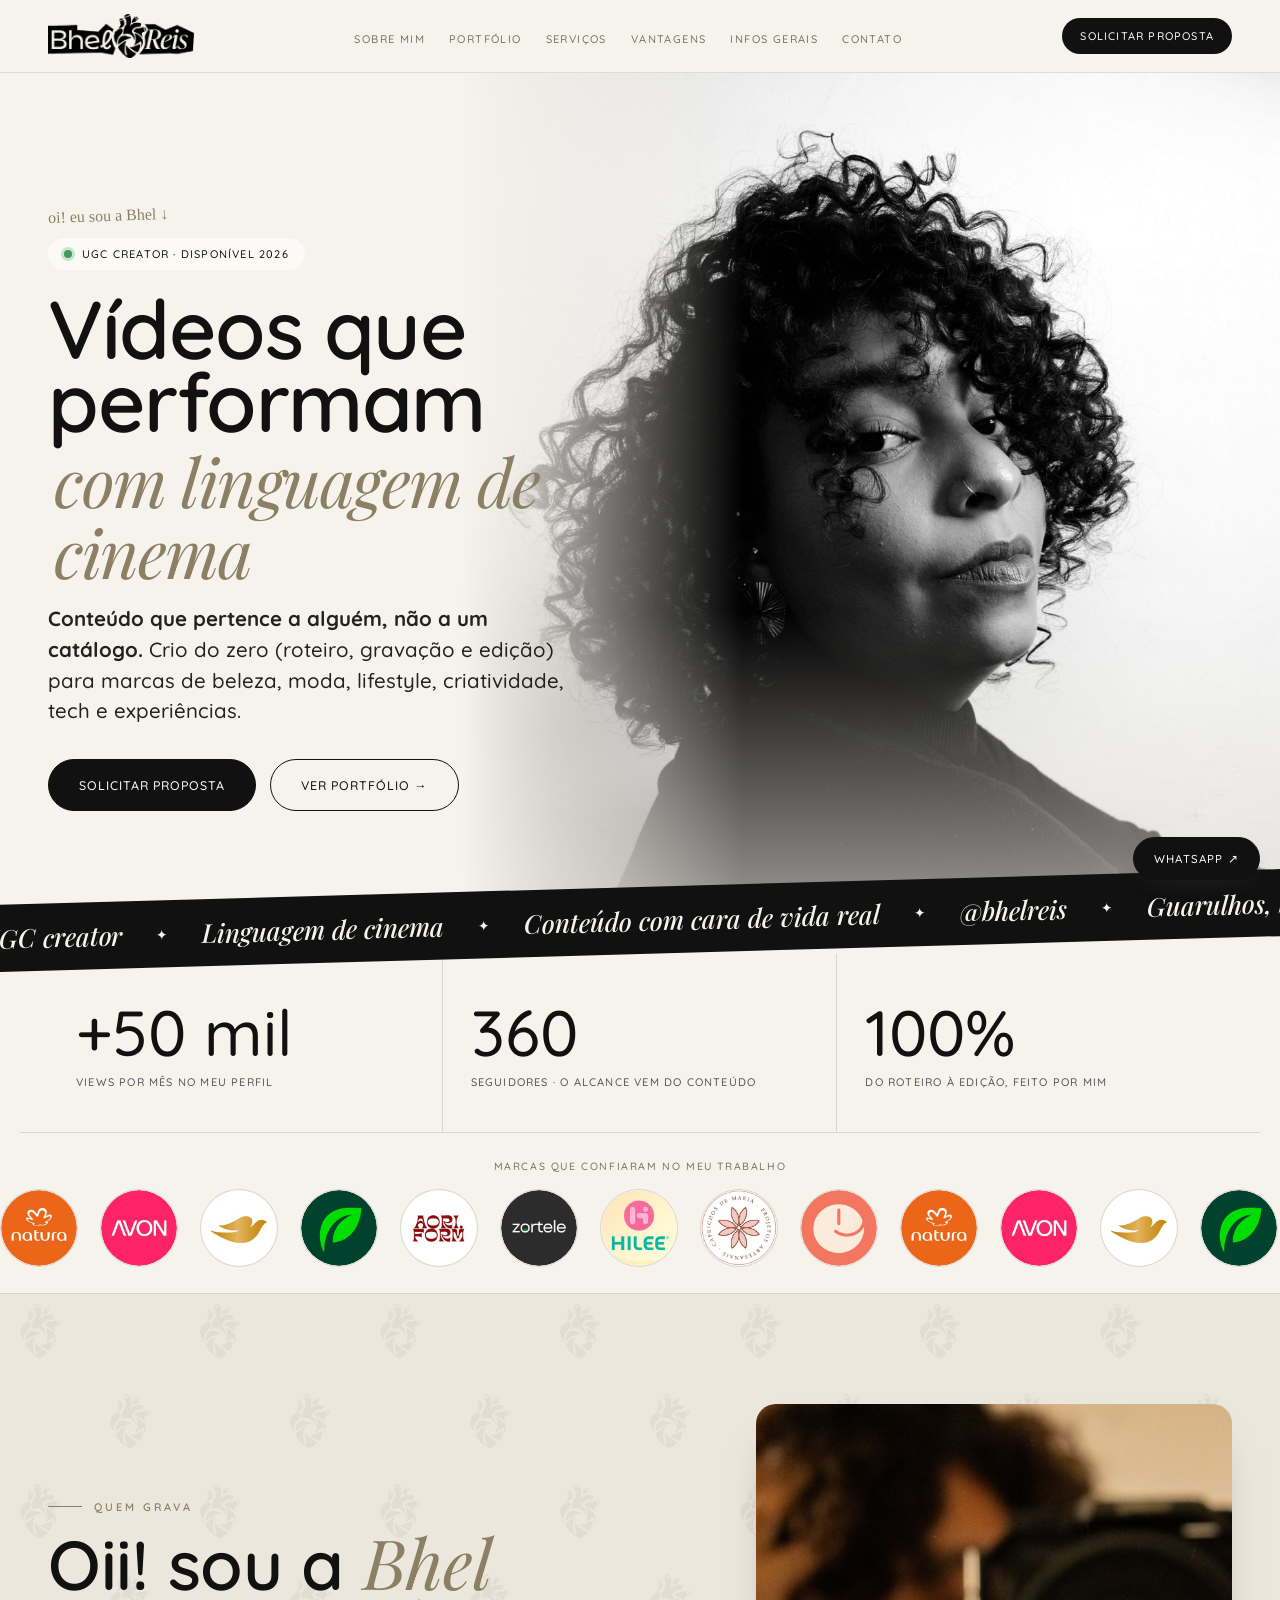
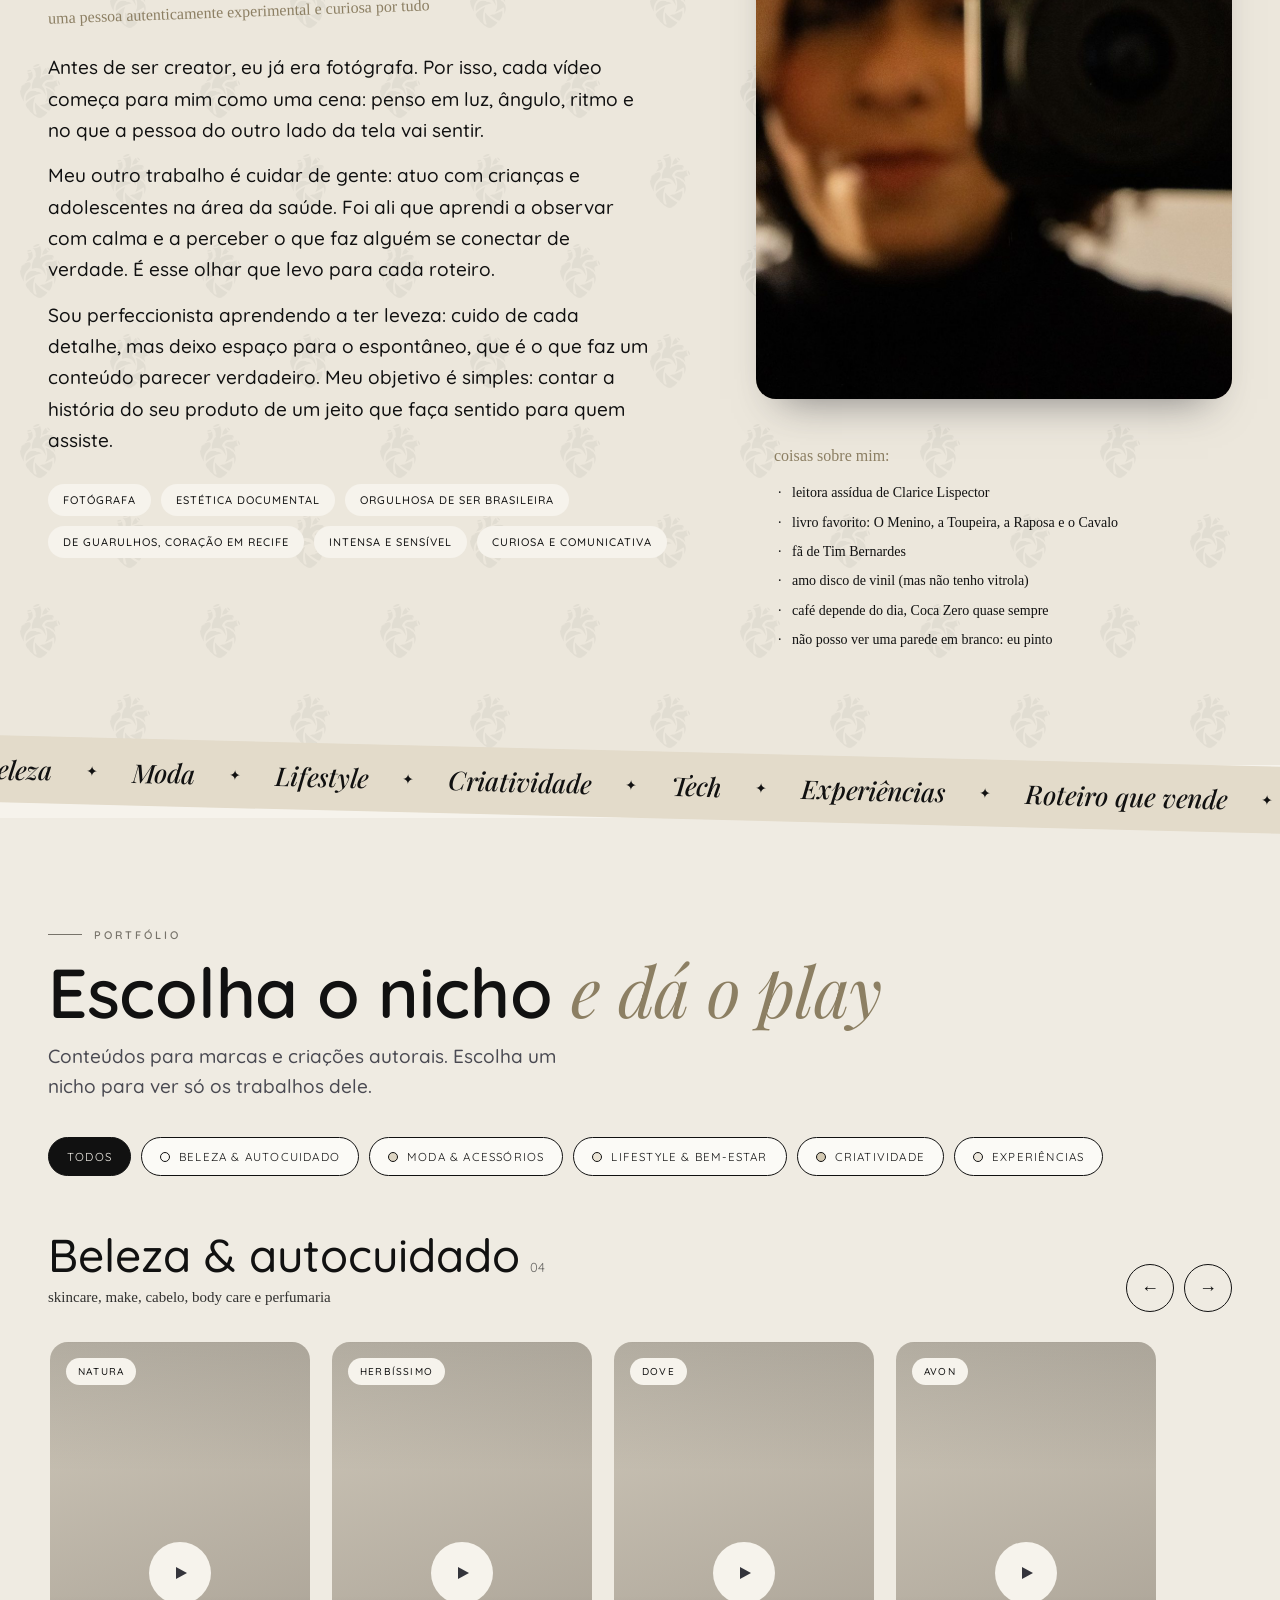
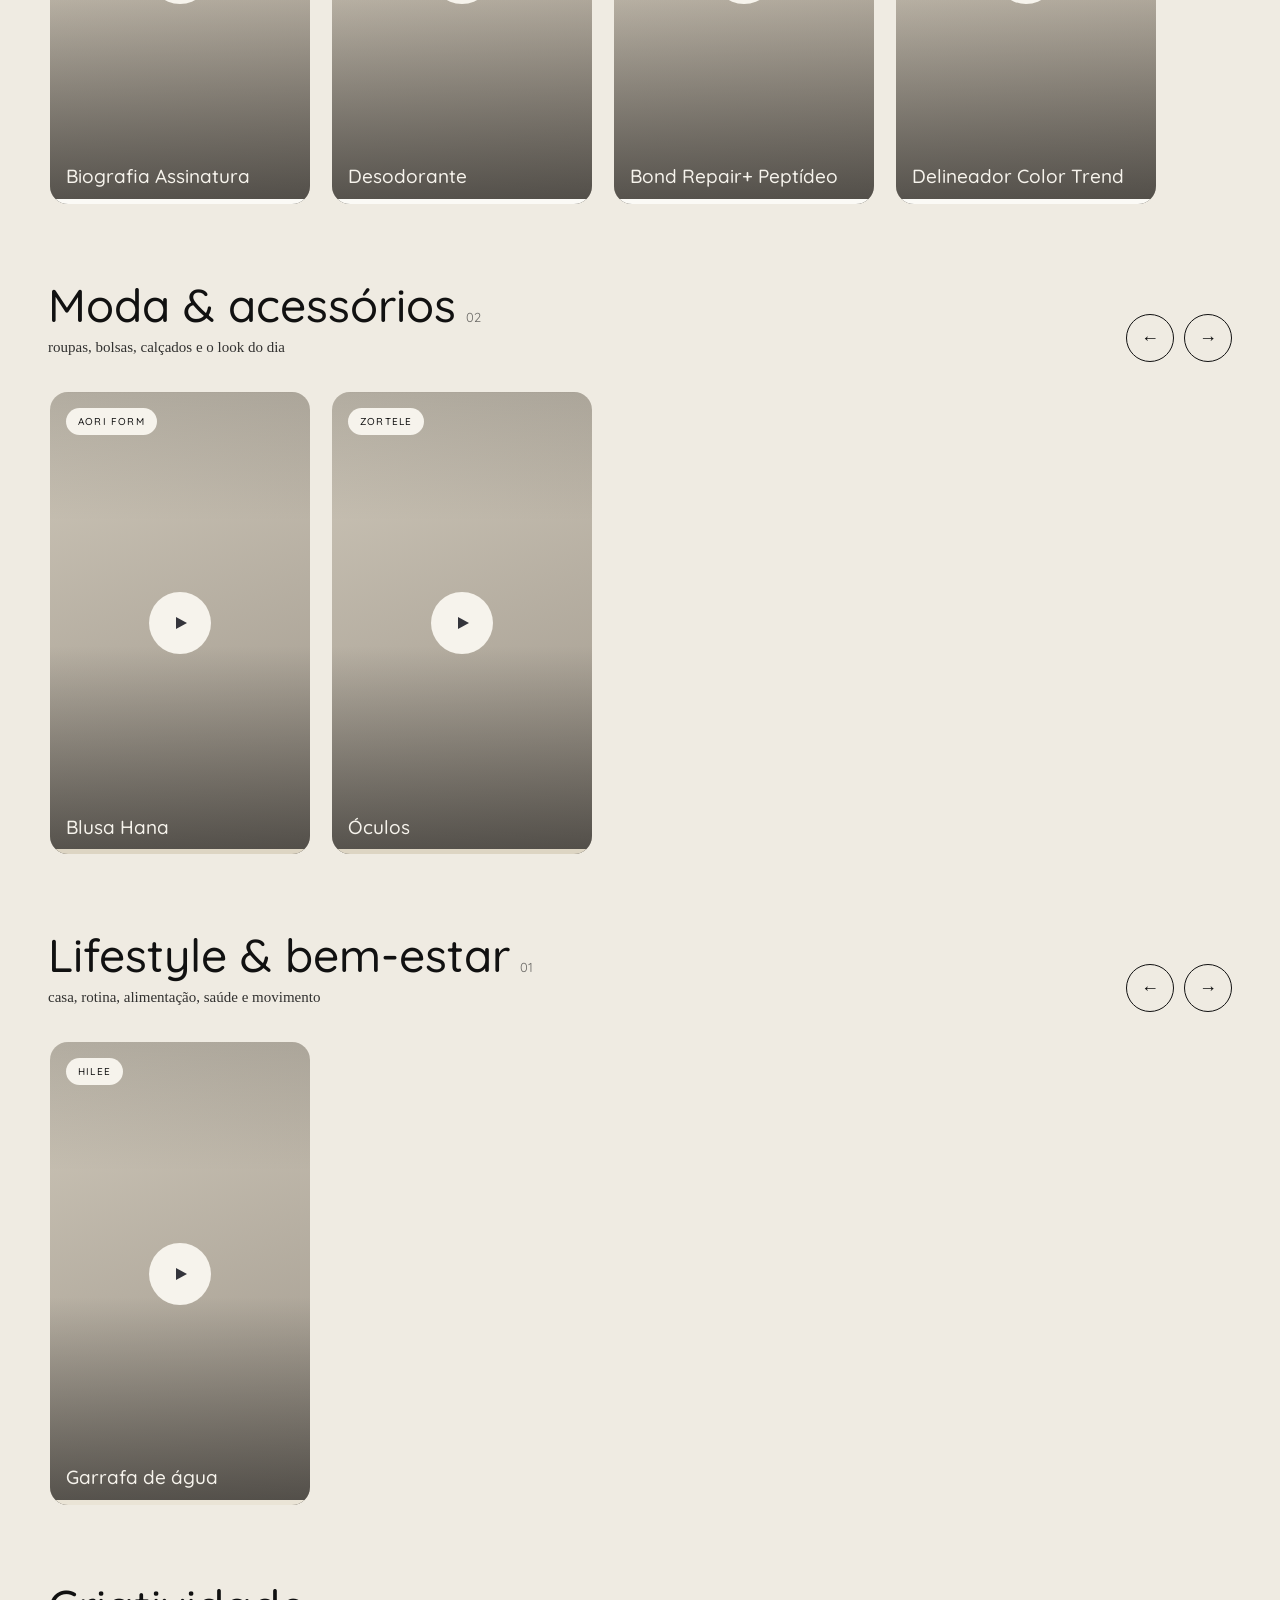
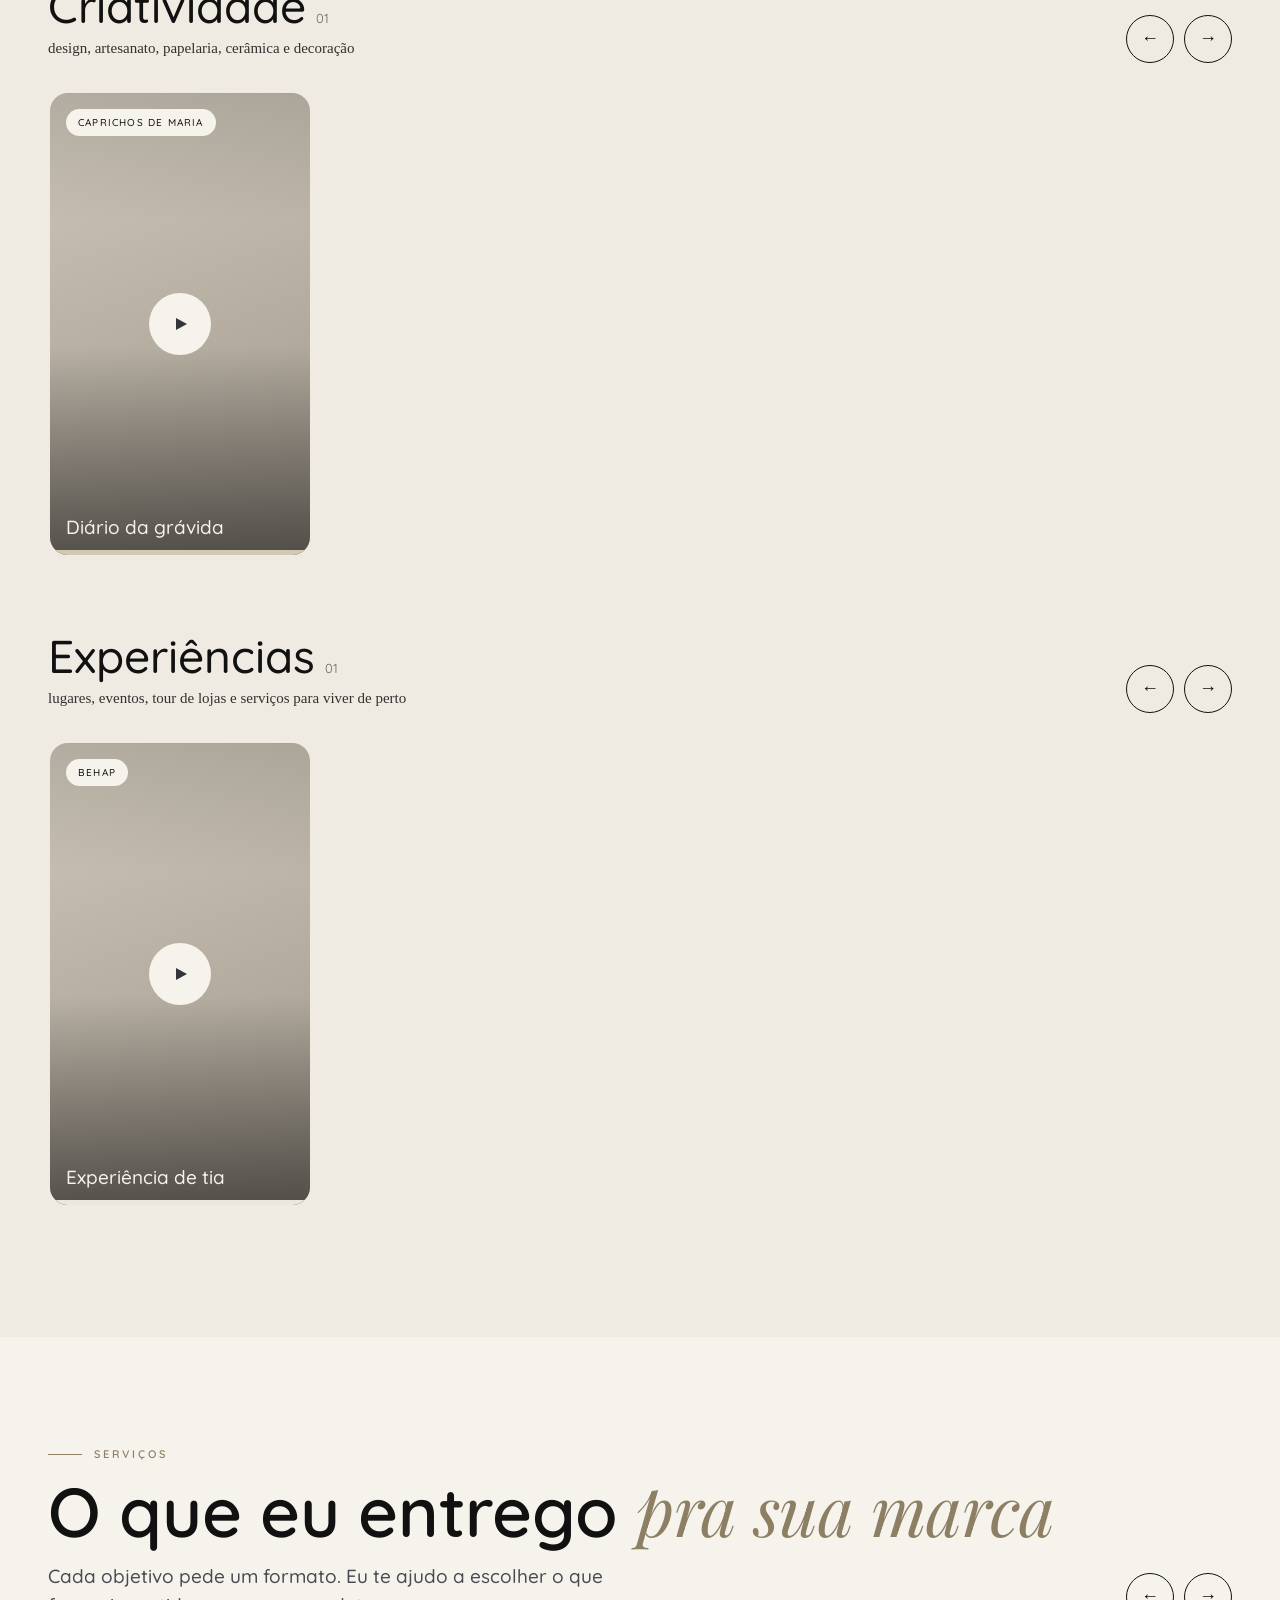
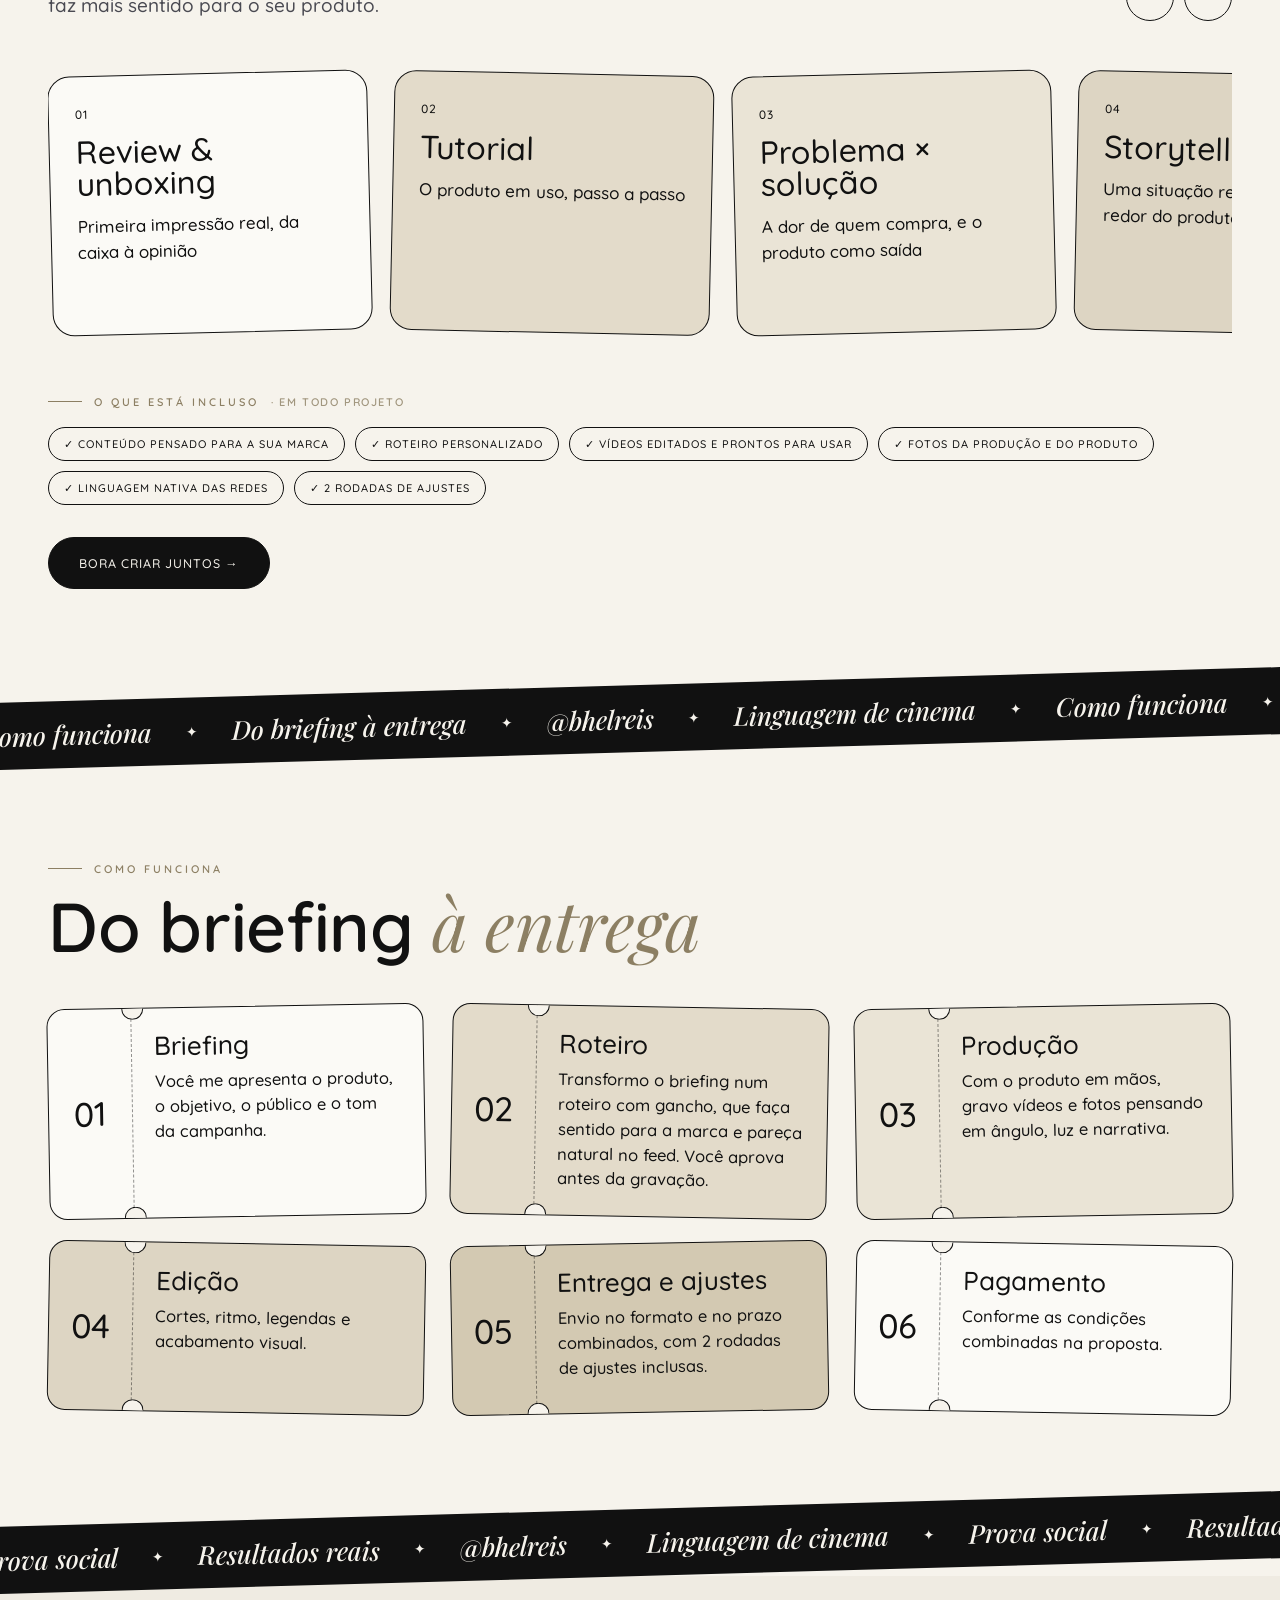
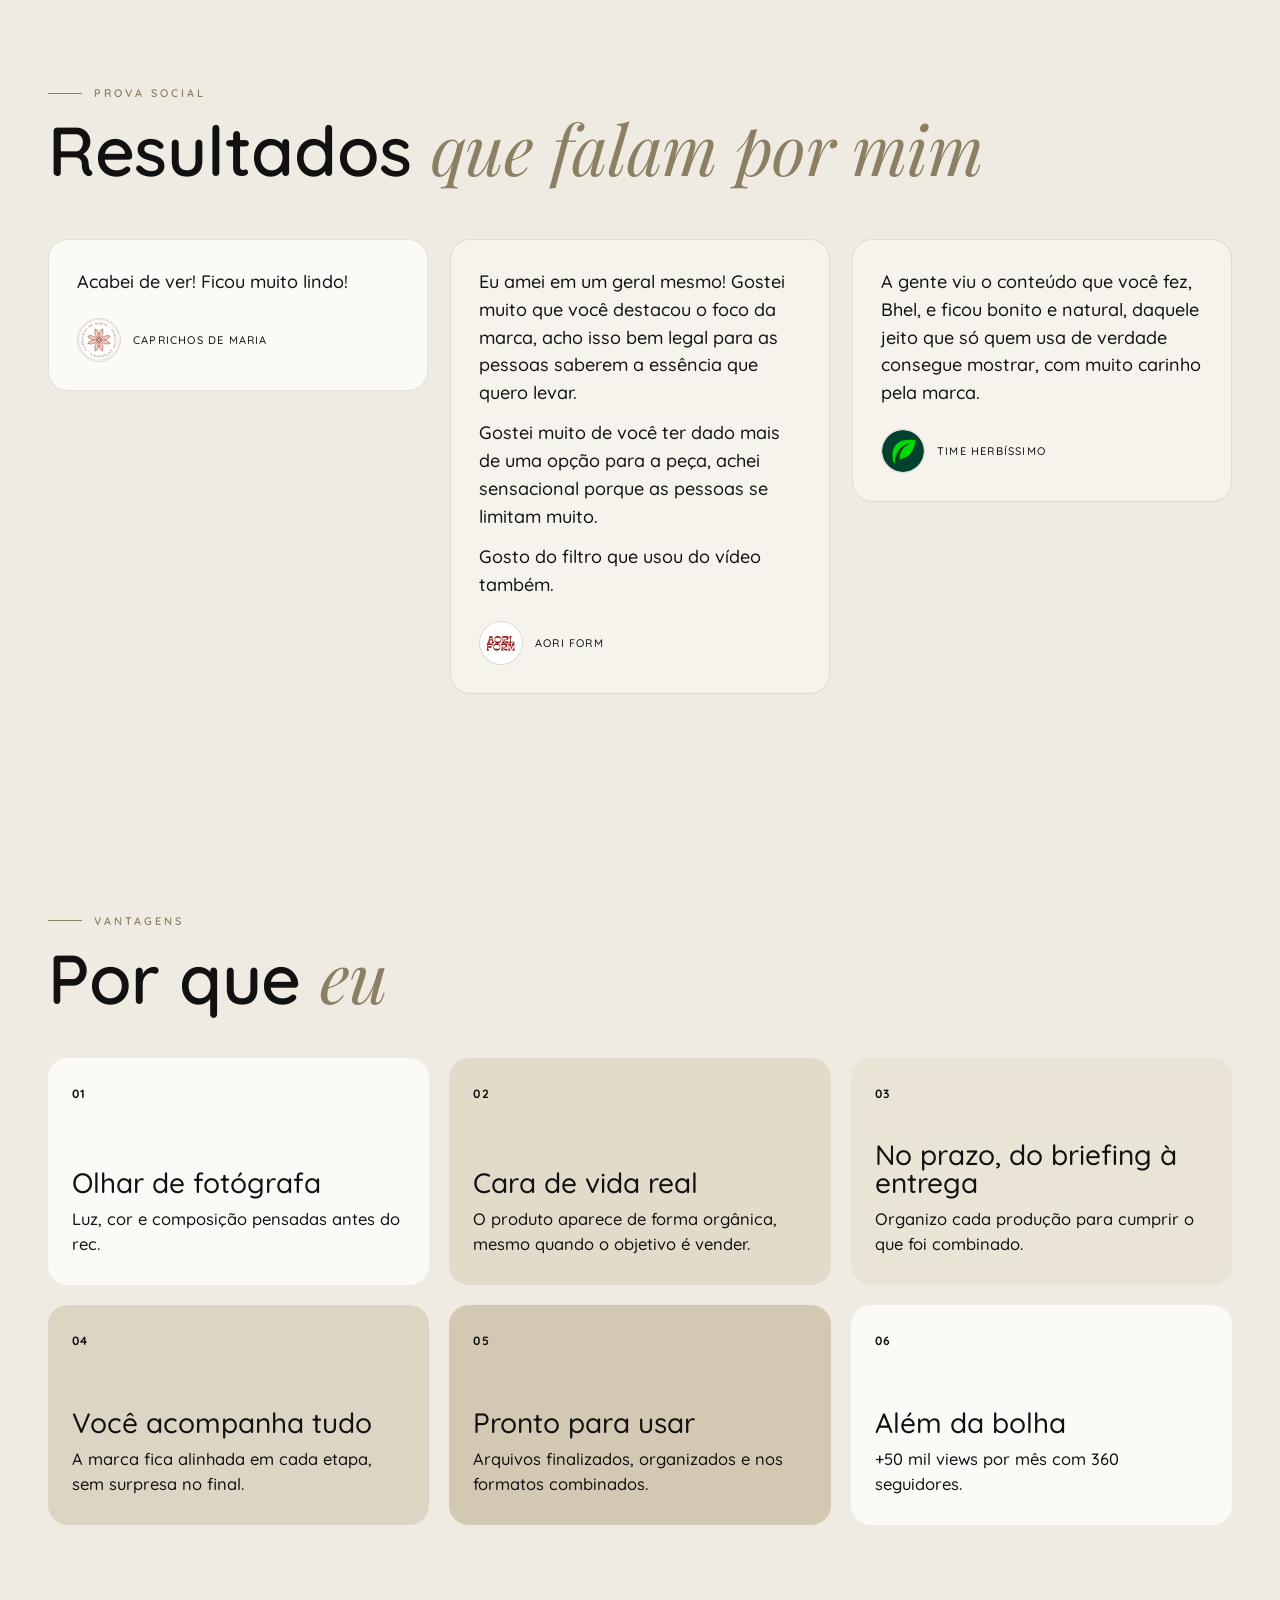
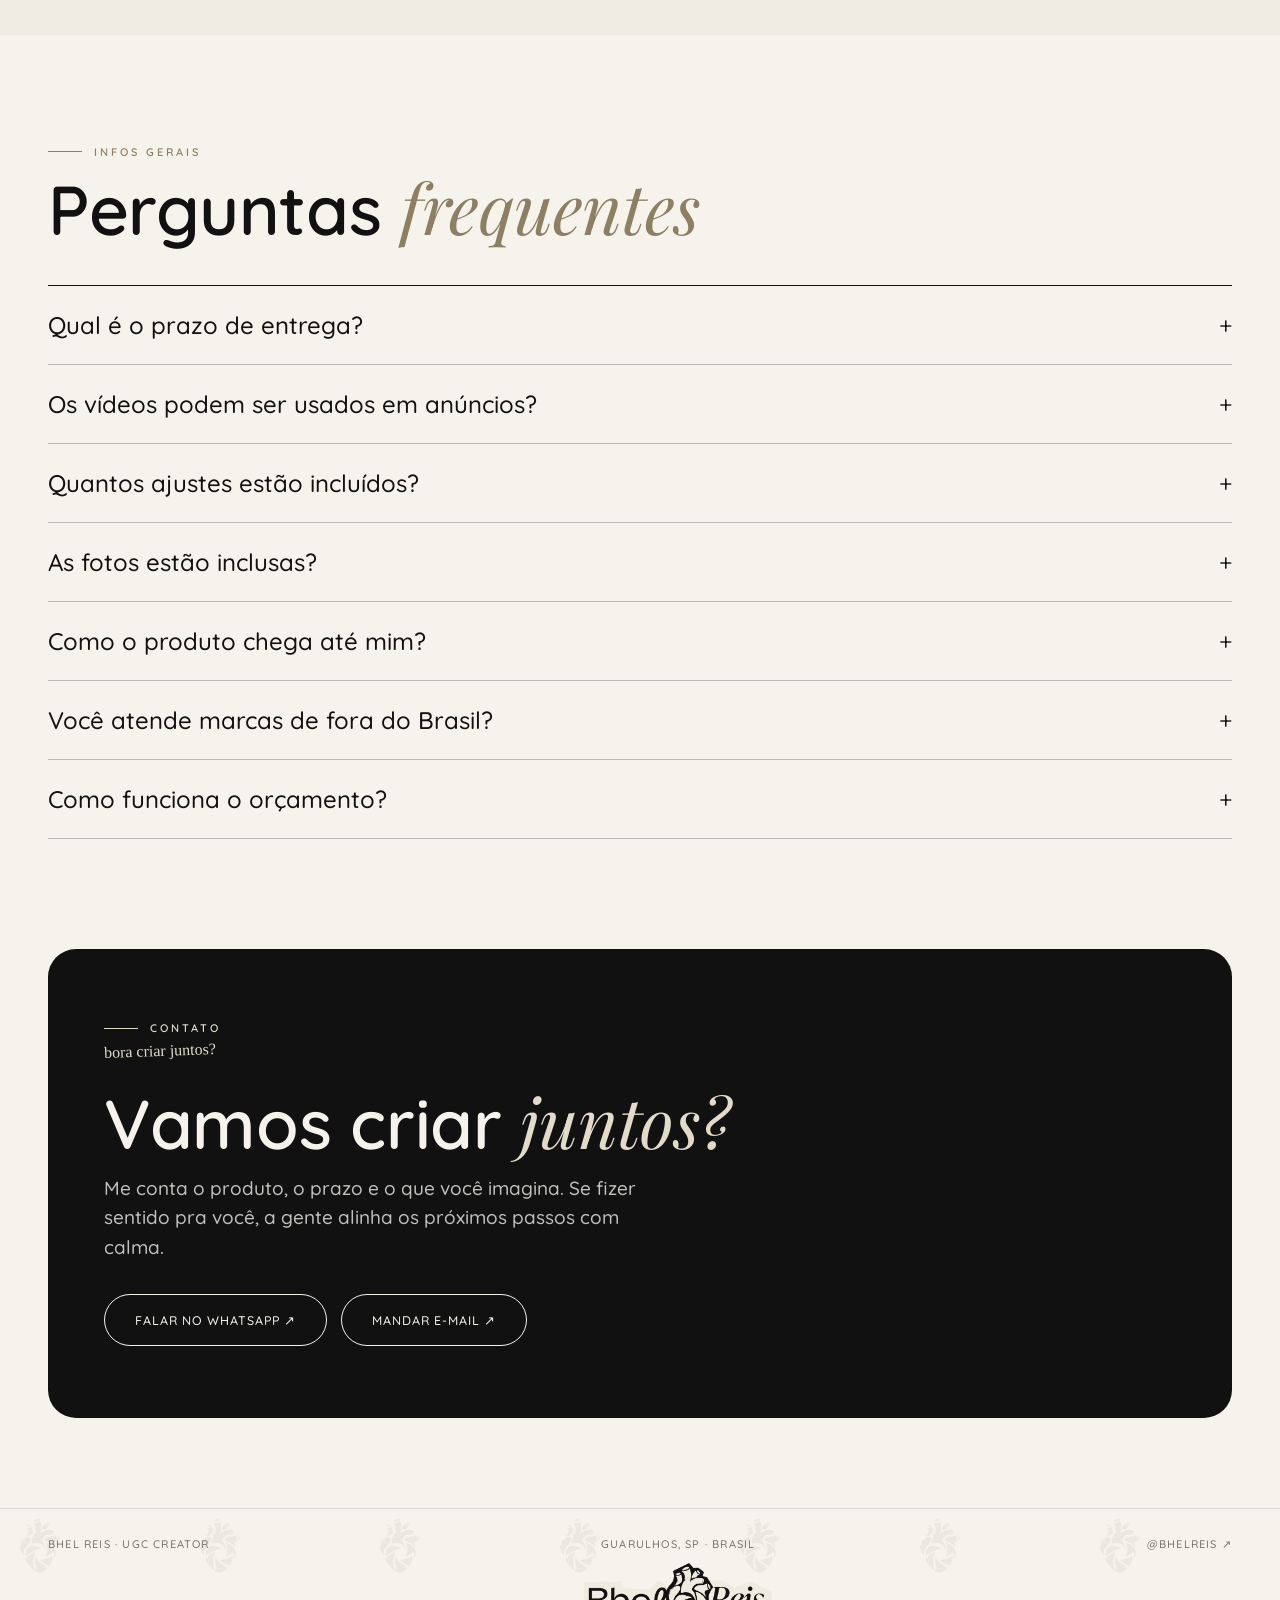
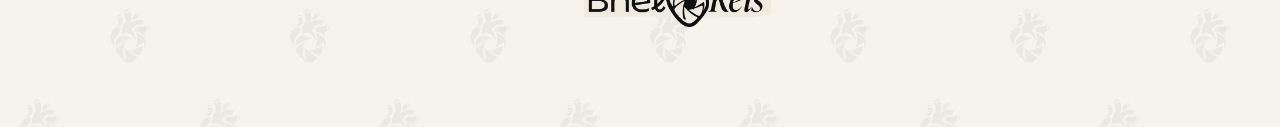
==== commit c034e949: "Domínio próprio: bhelreis.com" ====
--- a/css/estilo.css
+++ b/css/estilo.css
@@ -203,10 +203,14 @@
 .case .bloco{margin-bottom:18px}
 .case .bloco b{display:block;font-family:var(--mono);font-size:11px;letter-spacing:1.4px;text-transform:uppercase;margin-bottom:6px}
 .case .bloco p{font-size:17px;line-height:1.55}
-.depos{display:grid;grid-template-columns:repeat(auto-fit,minmax(280px,1fr));gap:22px;margin-top:56px}
+.depos{display:grid;grid-template-columns:repeat(auto-fit,minmax(280px,1fr));gap:22px;margin-top:56px;align-items:start}
 .depo{background:var(--bg);border-radius:20px;padding:28px;border:1px solid rgba(52,52,59,.12)}
 .depo .estrelas{letter-spacing:3px;font-size:14px}
-.depo blockquote{font-size:18px;line-height:1.55;margin:14px 0 18px}
+.depo{display:flex;flex-direction:column;justify-content:space-between;gap:22px}
+.depo blockquote{font-size:18px;line-height:1.55;margin:0}
+.depo blockquote p+p{margin-top:12px}
+.depo figcaption{display:flex;align-items:center;gap:12px}
+.depo-logo{width:44px;height:44px;border-radius:50%;object-fit:cover;border:1px solid rgba(52,52,59,.15);flex:none}
 .depo cite{font-style:normal;font-family:var(--mono);font-size:11px;letter-spacing:1.2px;text-transform:uppercase}
 
 /* vantagens */
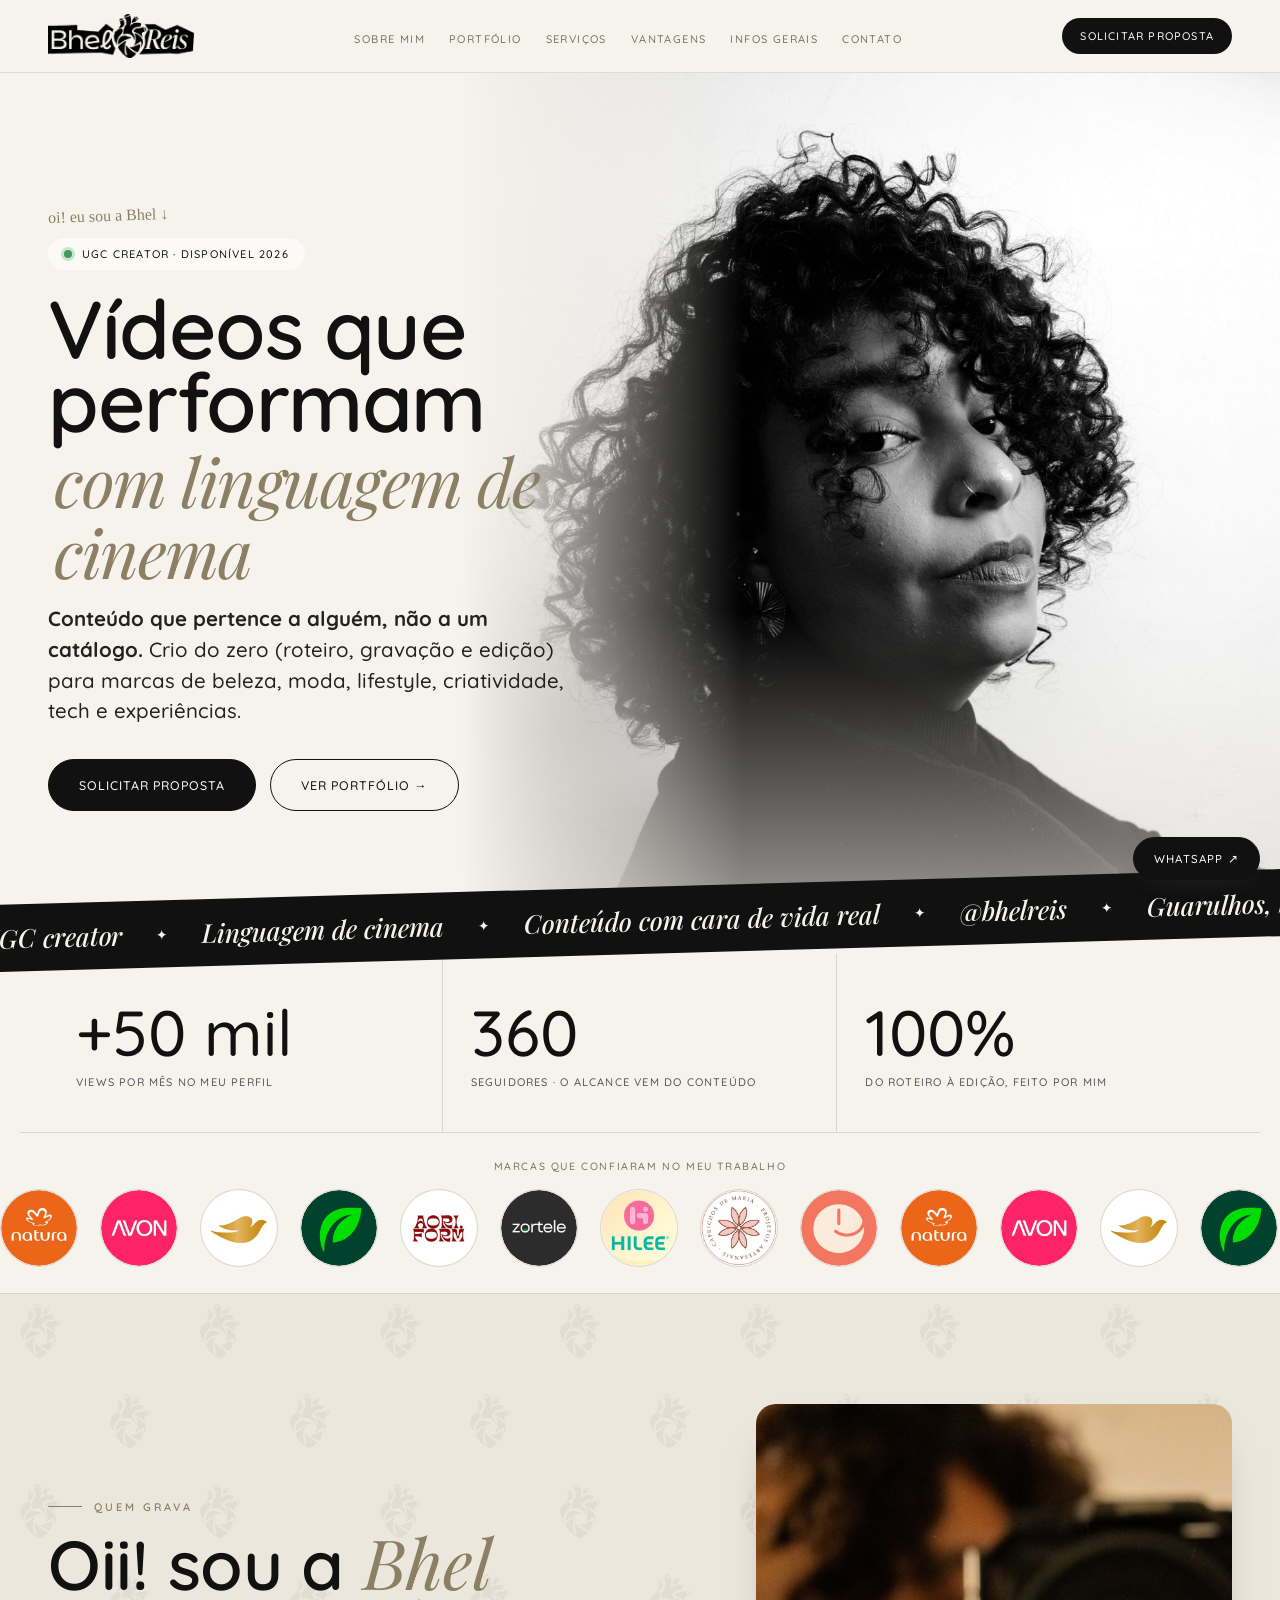
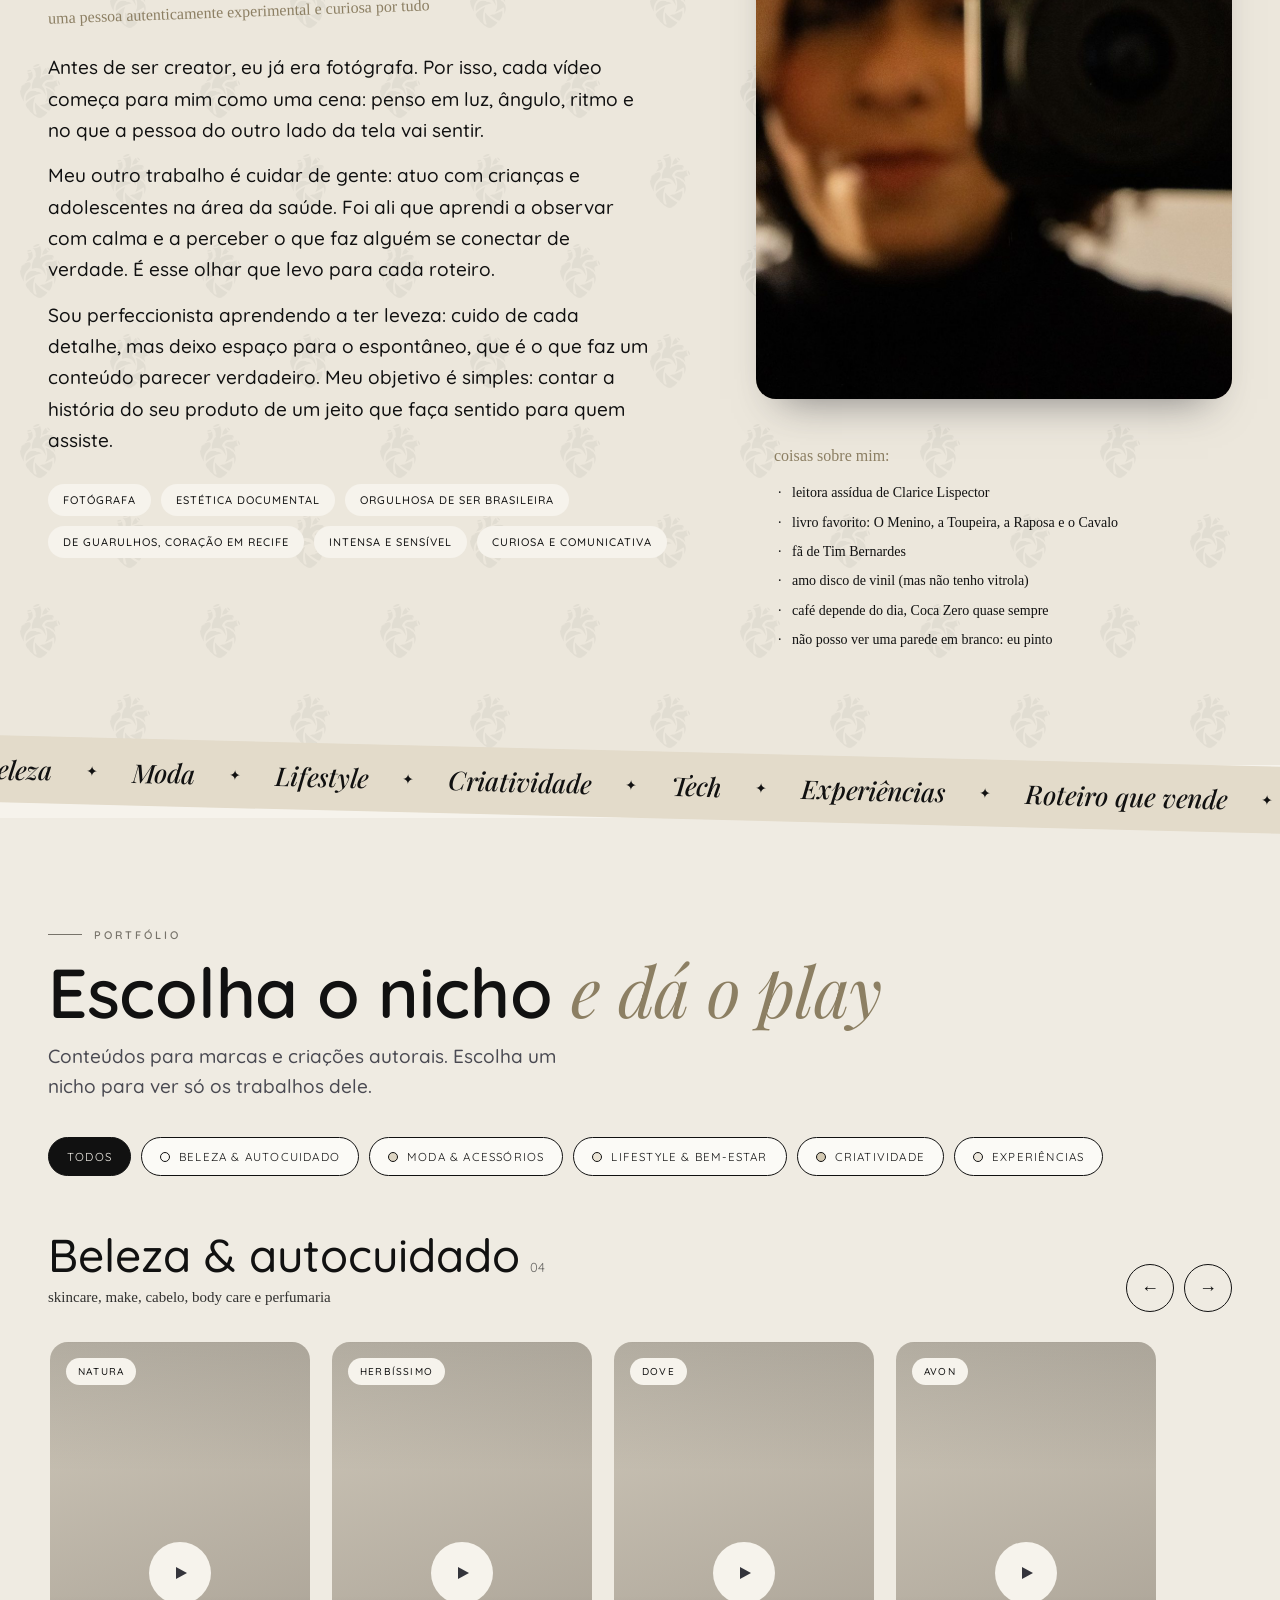
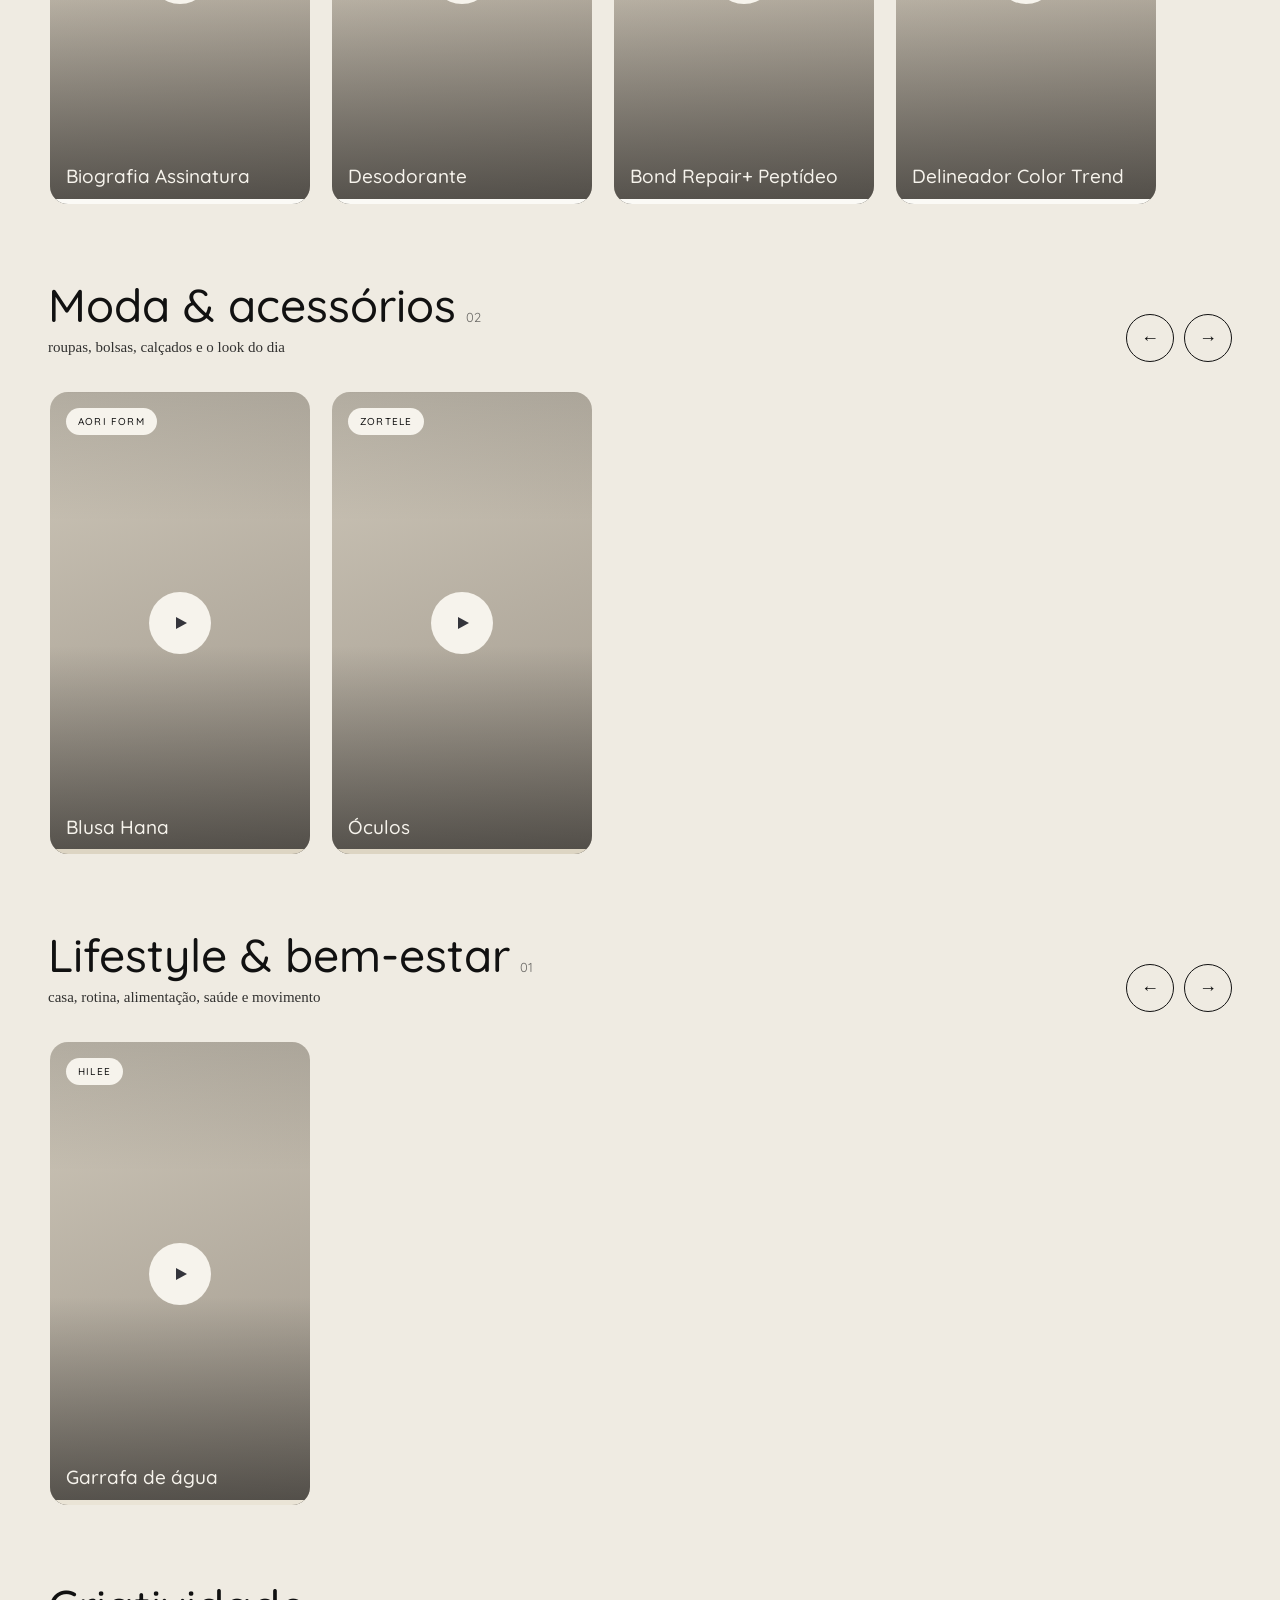
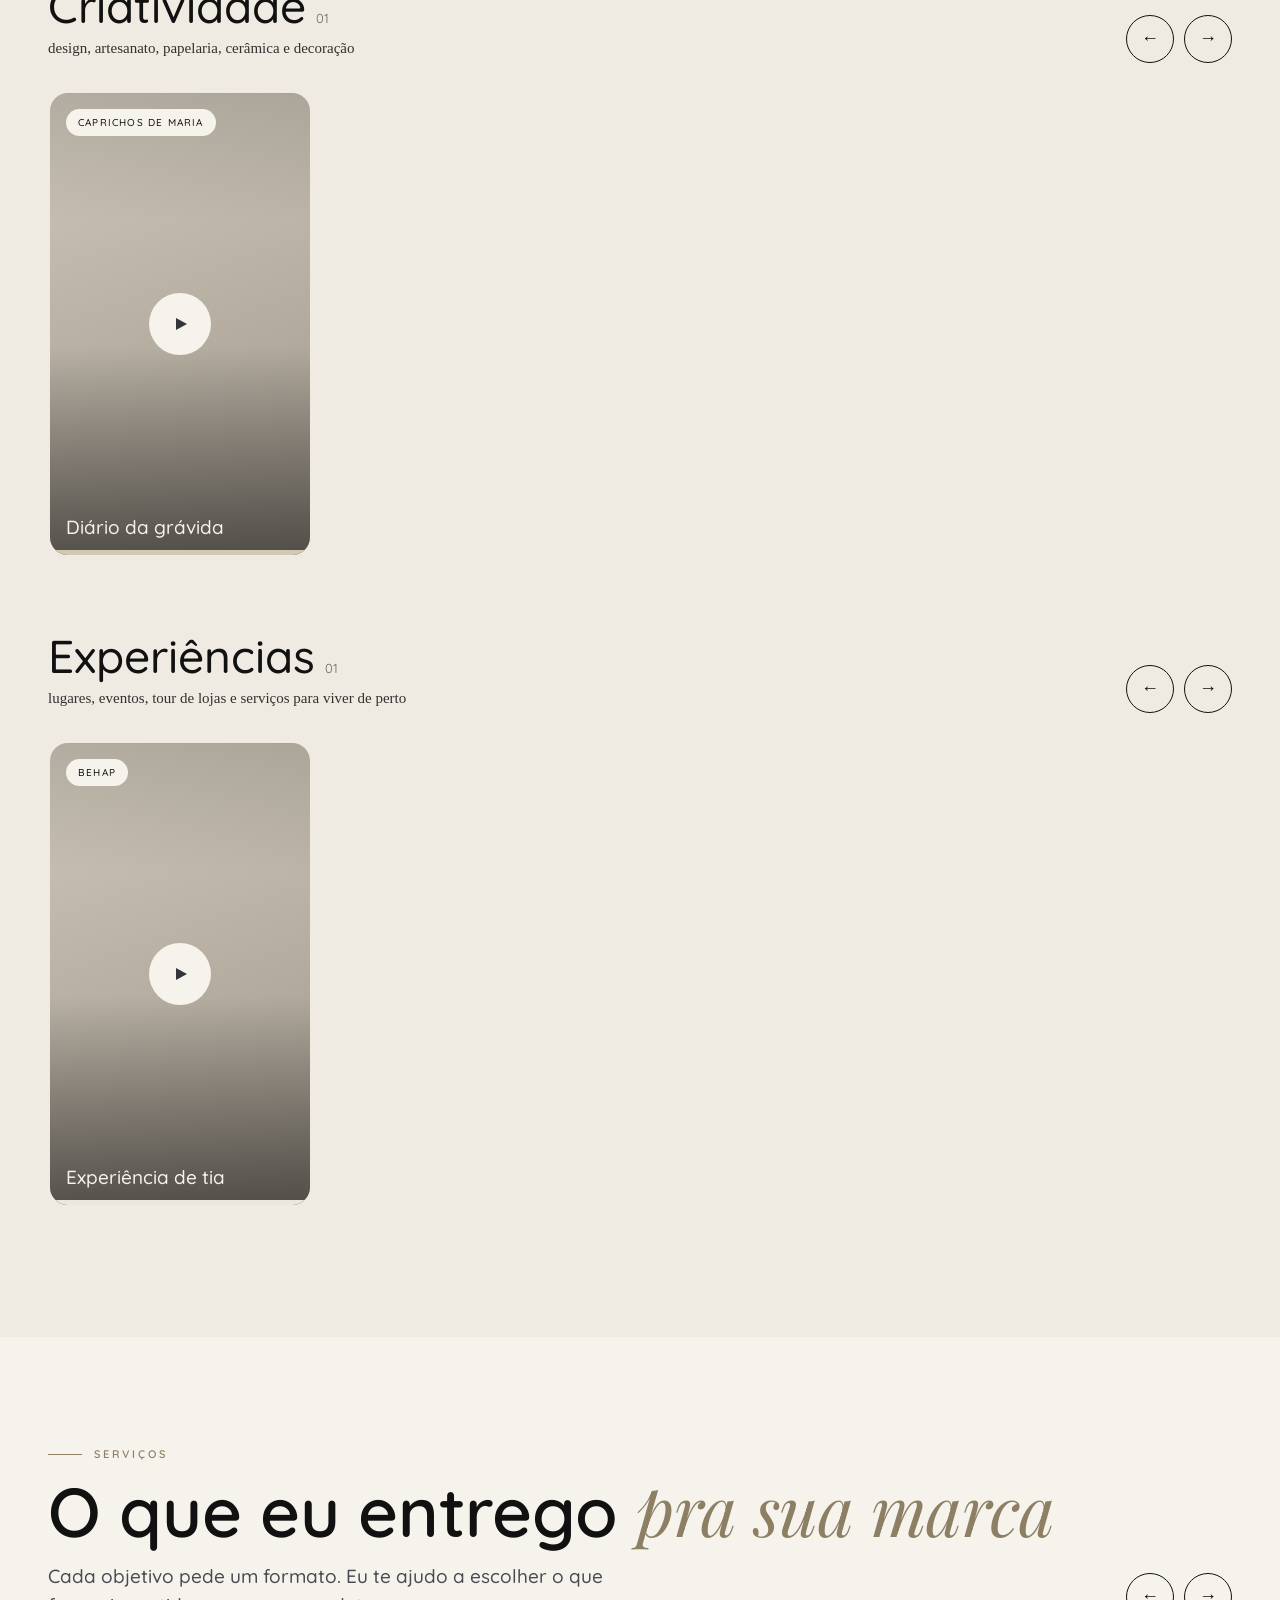
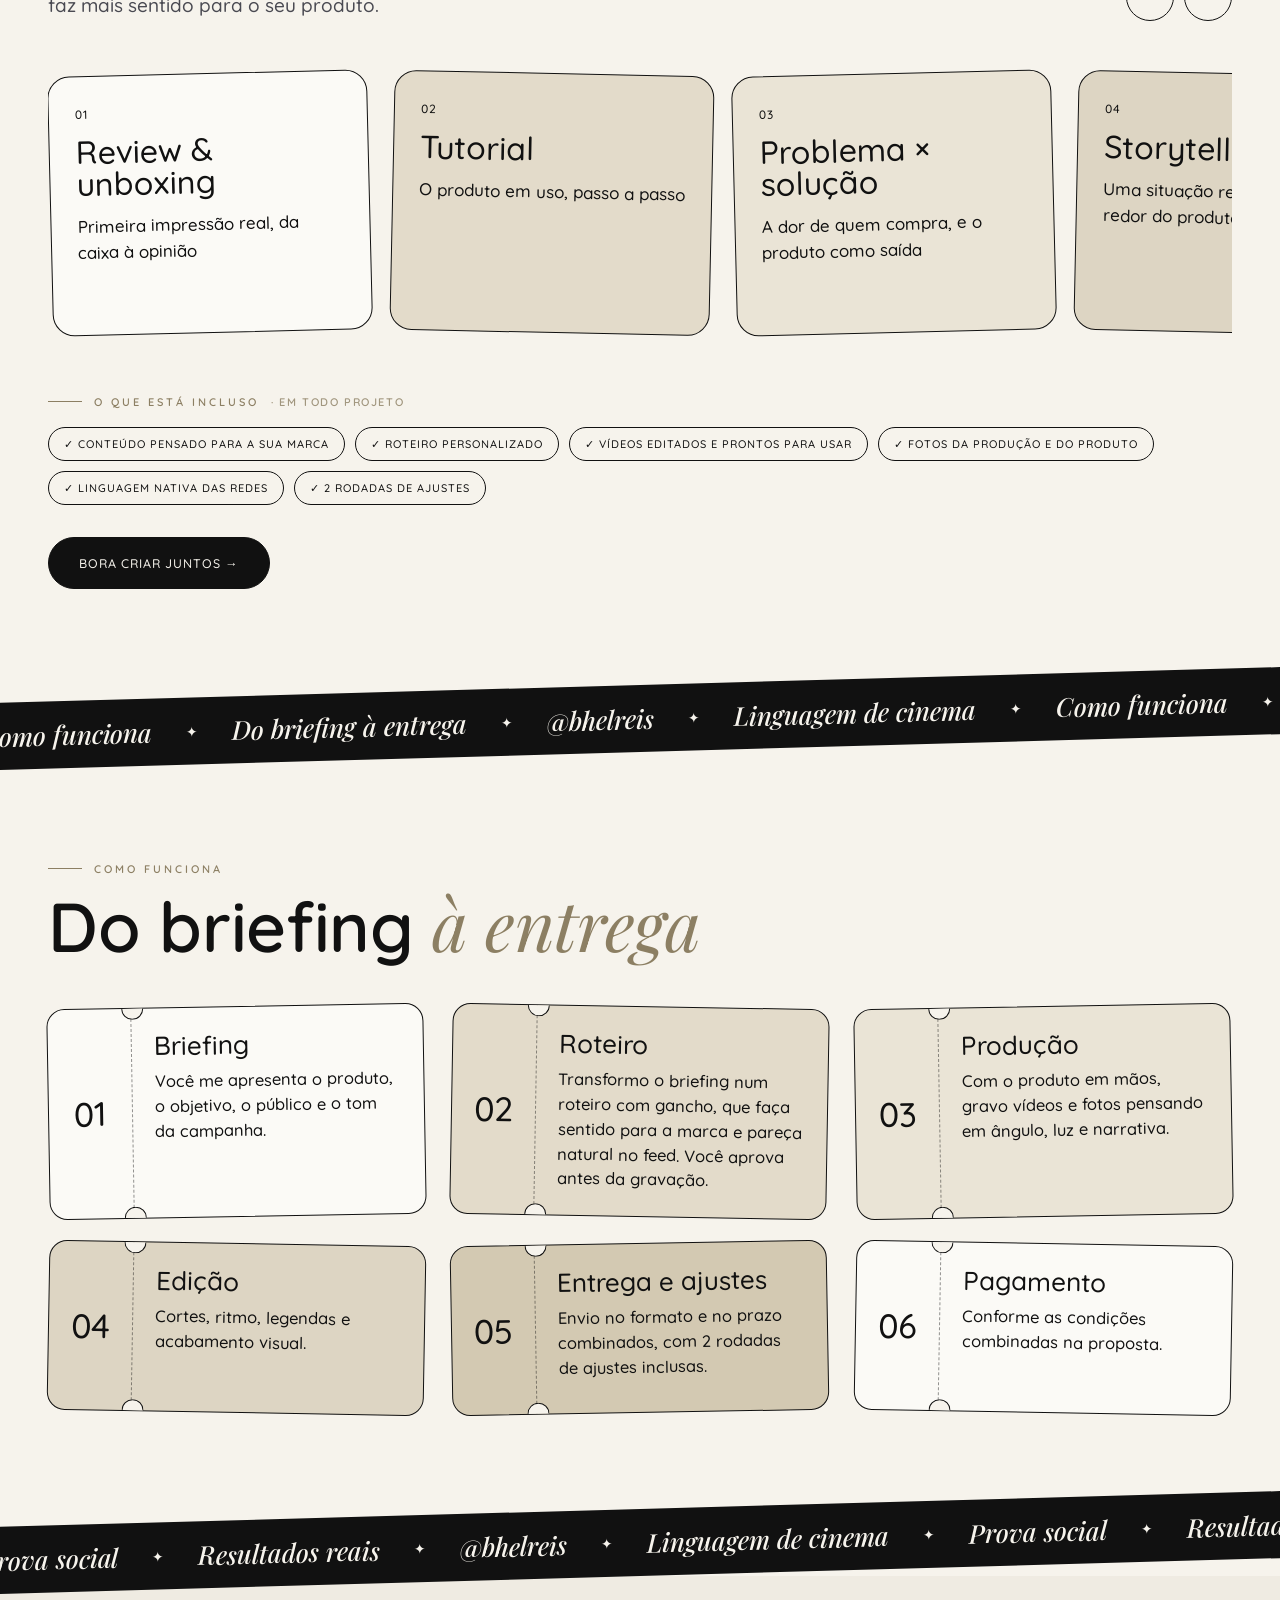
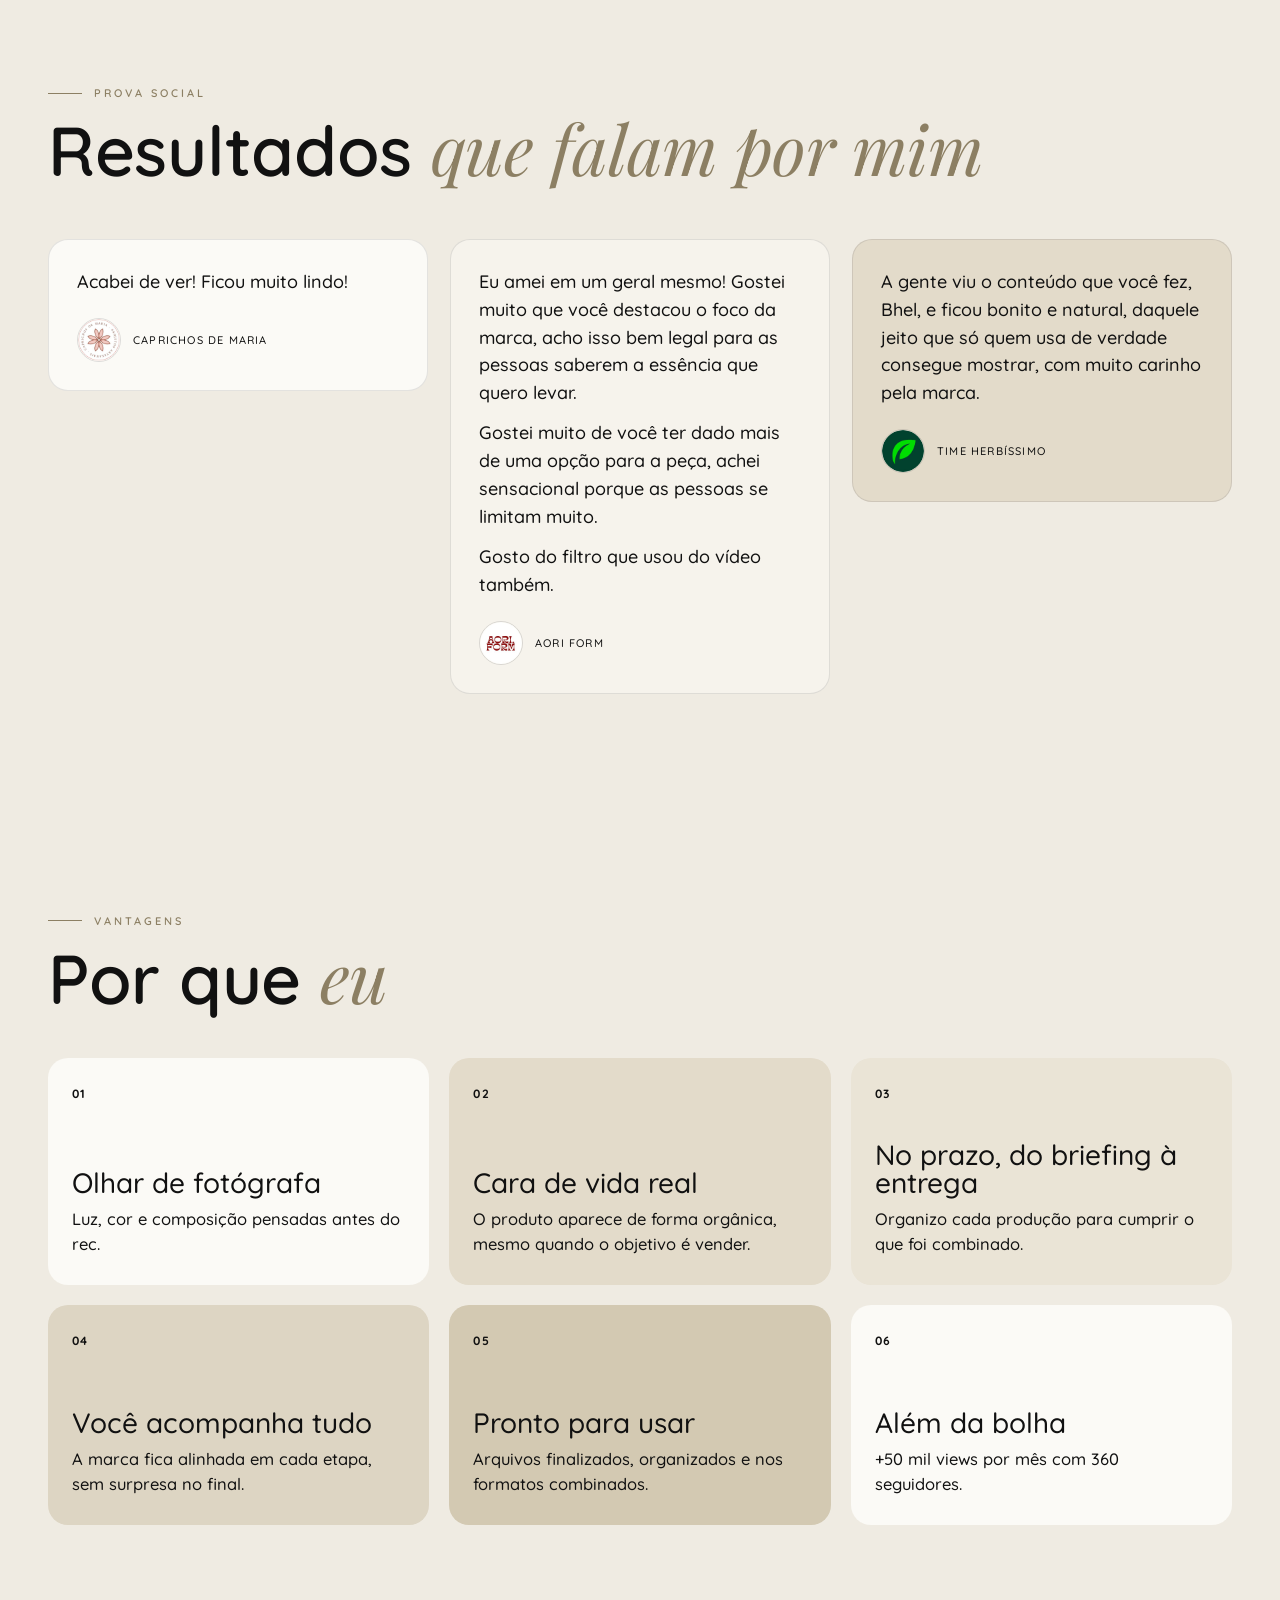
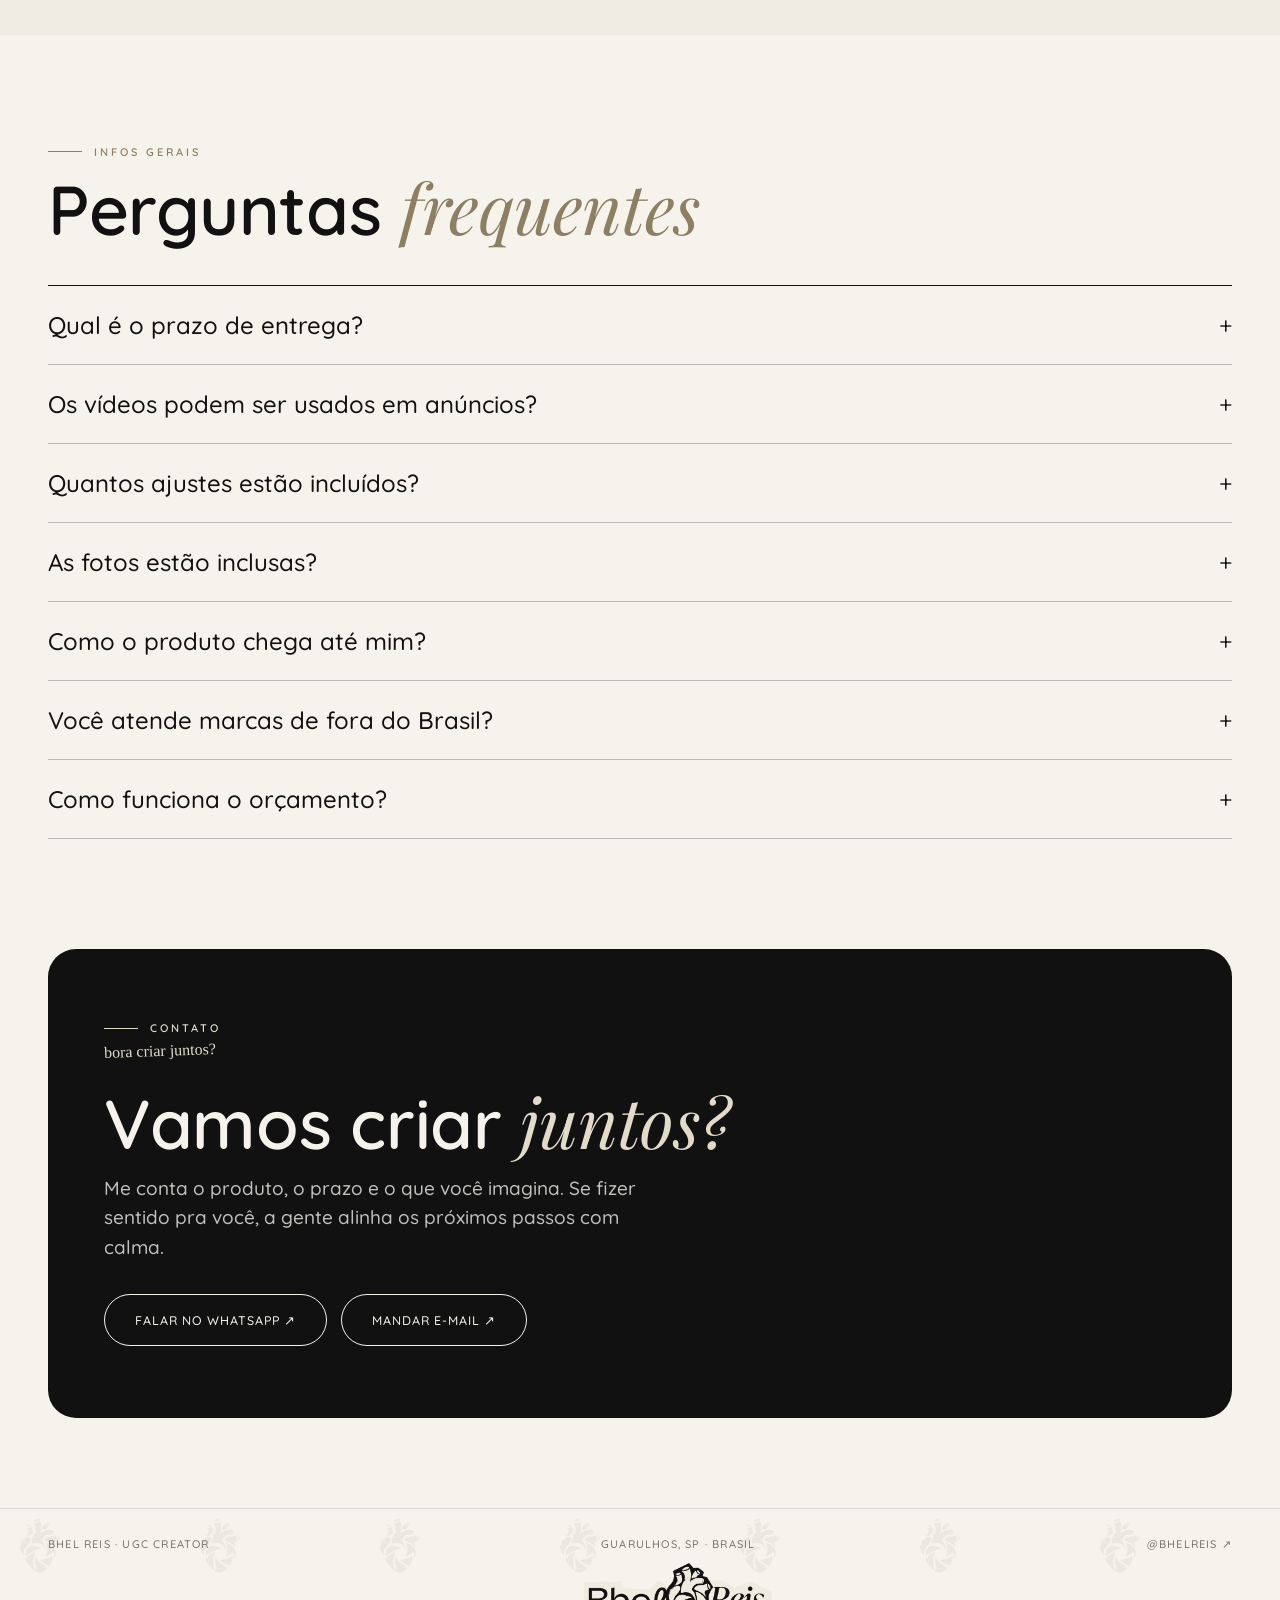
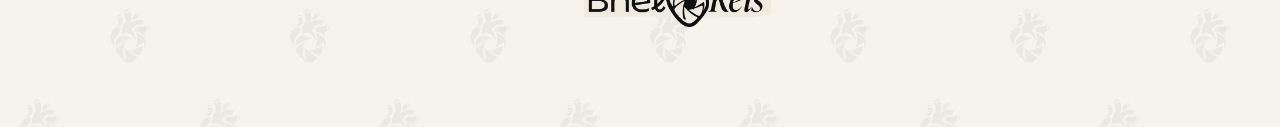
==== commit ea399051: "Depoimentos: cores alternadas + versão nos arquivos (evita versão antiga em cache)" ====
--- a/index.html
+++ b/index.html
@@ -33,7 +33,7 @@
 <link rel="preconnect" href="https://fonts.gstatic.com" crossorigin>
 <link href="https://fonts.googleapis.com/css2?family=Quicksand:wght@400;500;600;700&family=Playfair+Display:ital,wght@1,400;1,500&family=Homemade+Apple&display=swap" rel="stylesheet">
 <link rel="preload" as="image" href="img/hero.jpg">
-<link rel="stylesheet" href="css/estilo.css">
+<link rel="stylesheet" href="css/estilo.css?v=202611162125">
 </head>
 <body>
 
@@ -278,8 +278,8 @@
 
 <a class="wpp-fixo" data-wpp href="#" target="_blank" rel="noopener">WhatsApp ↗</a>
 
-<script src="js/config.js"></script>
-<script src="js/dados.js"></script>
-<script src="js/main.js"></script>
+<script src="js/config.js?v=202611162125"></script>
+<script src="js/dados.js?v=202611162125"></script>
+<script src="js/main.js?v=202611162125"></script>
 </body>
 </html>
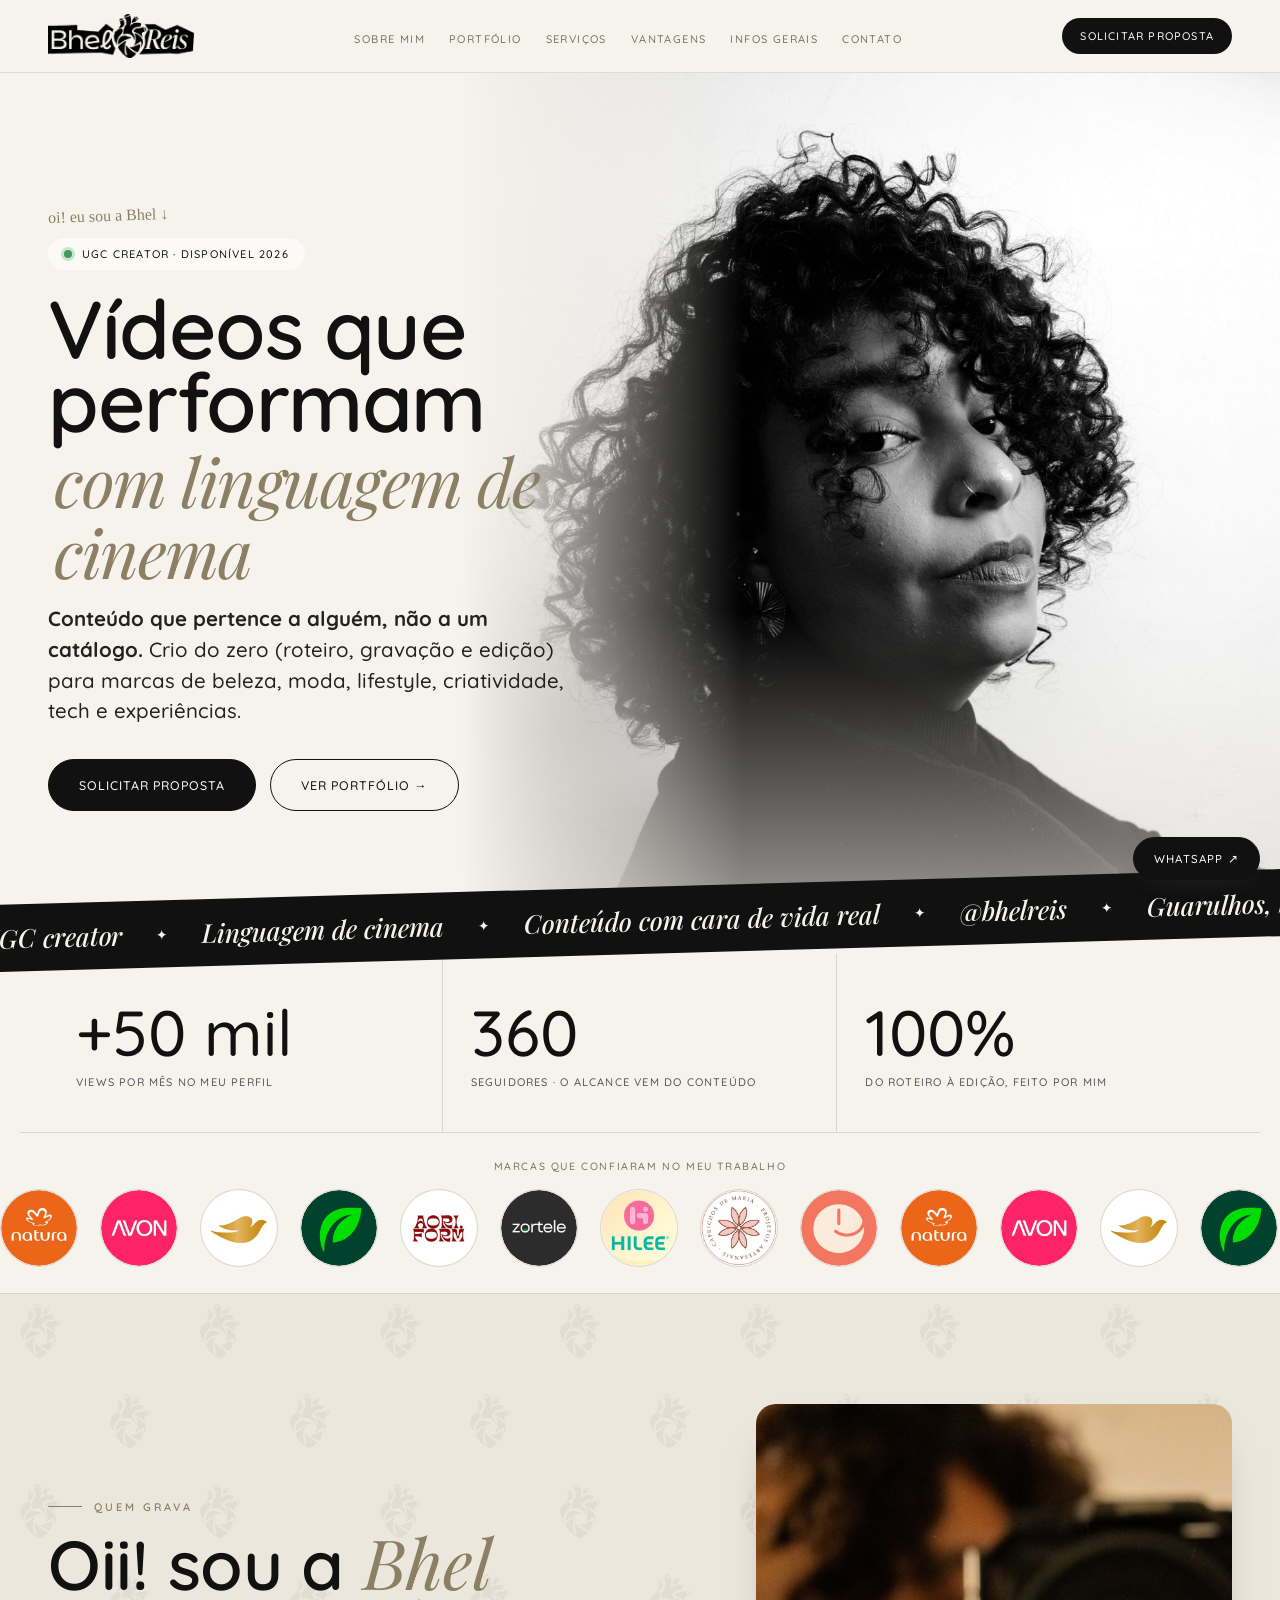
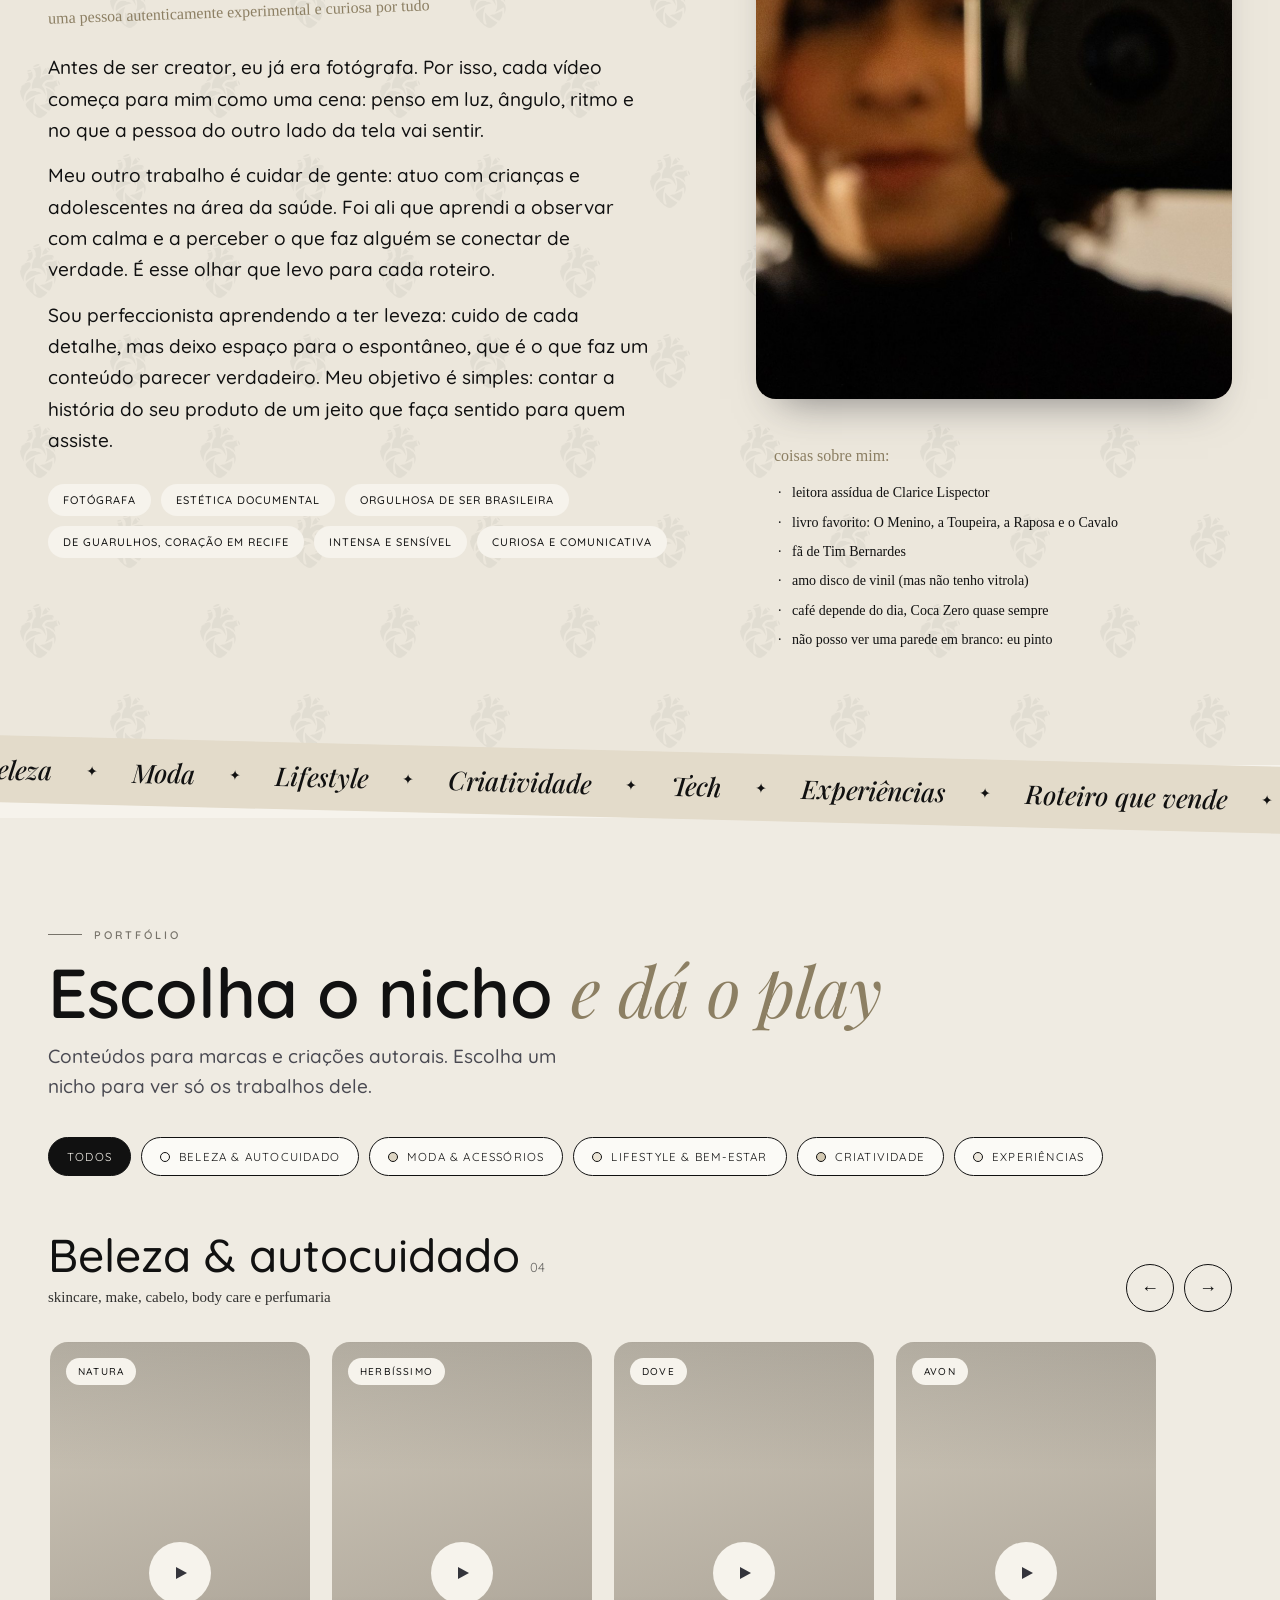
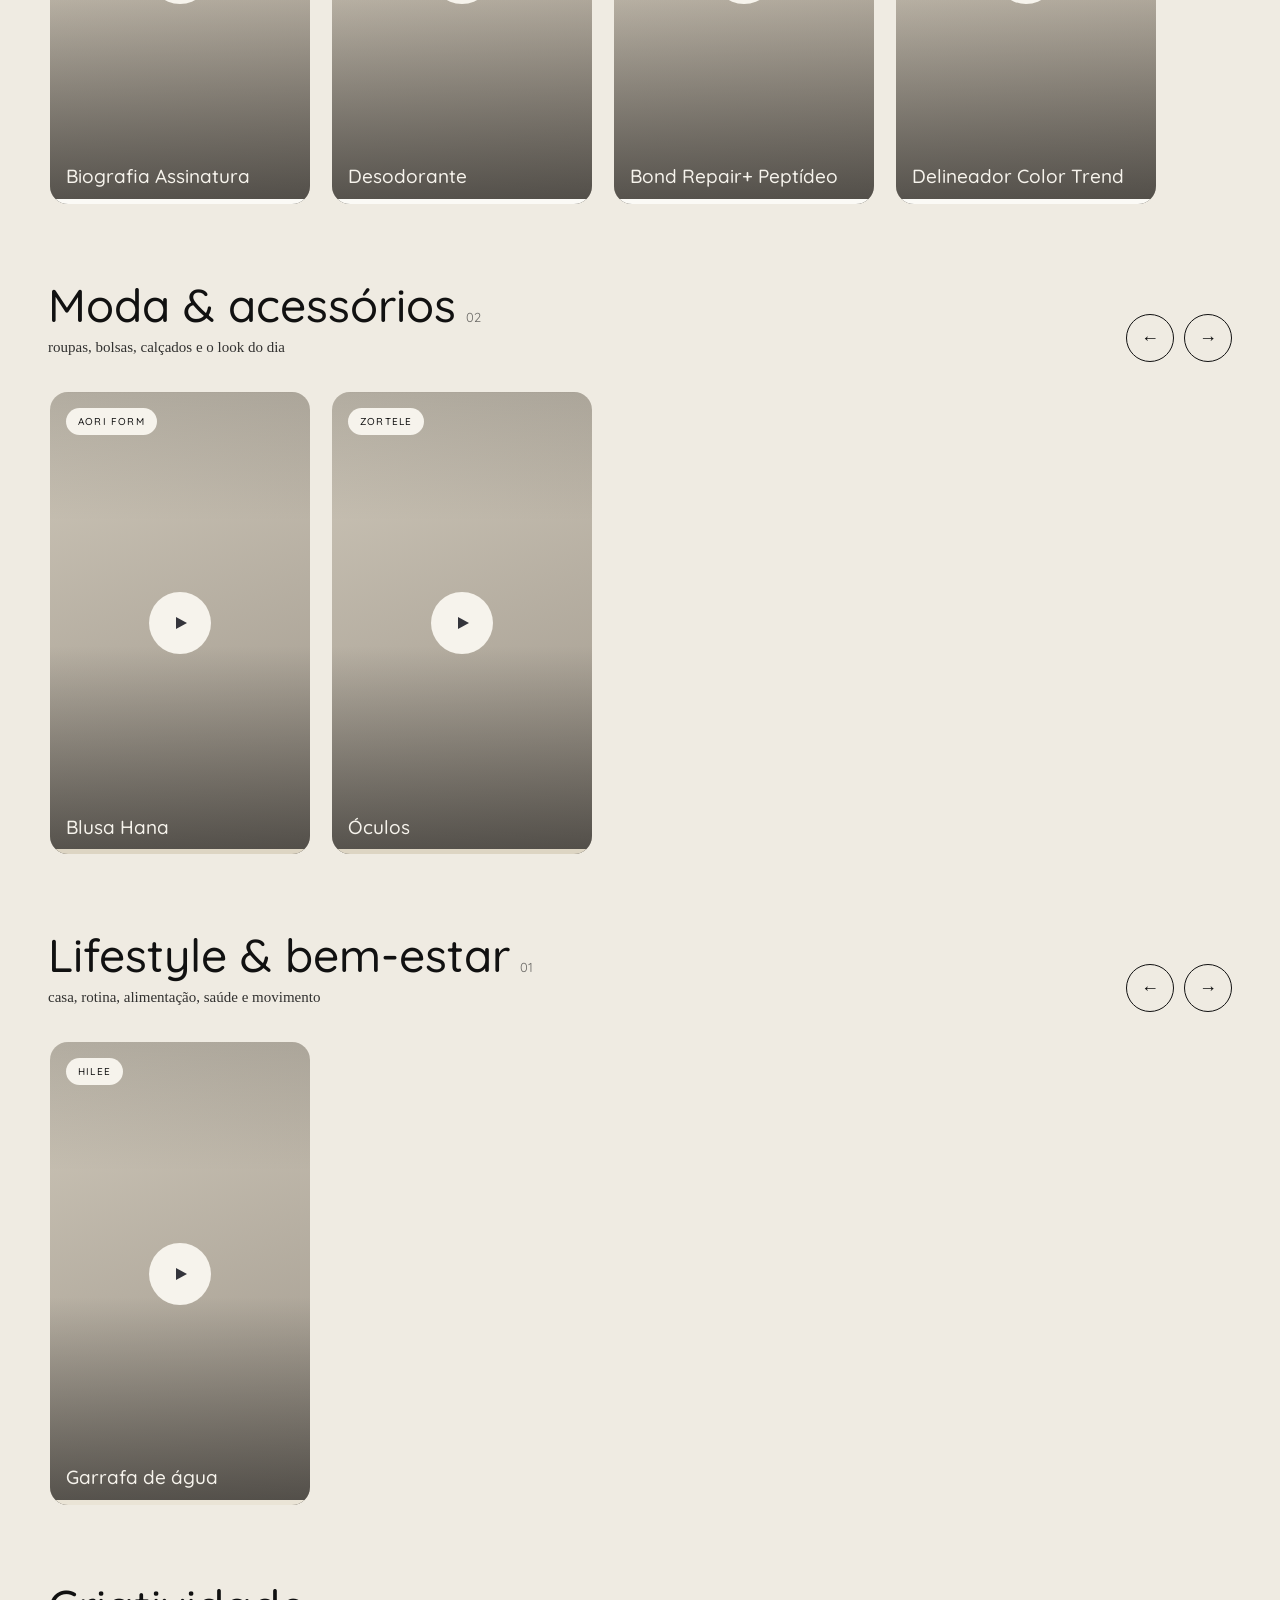
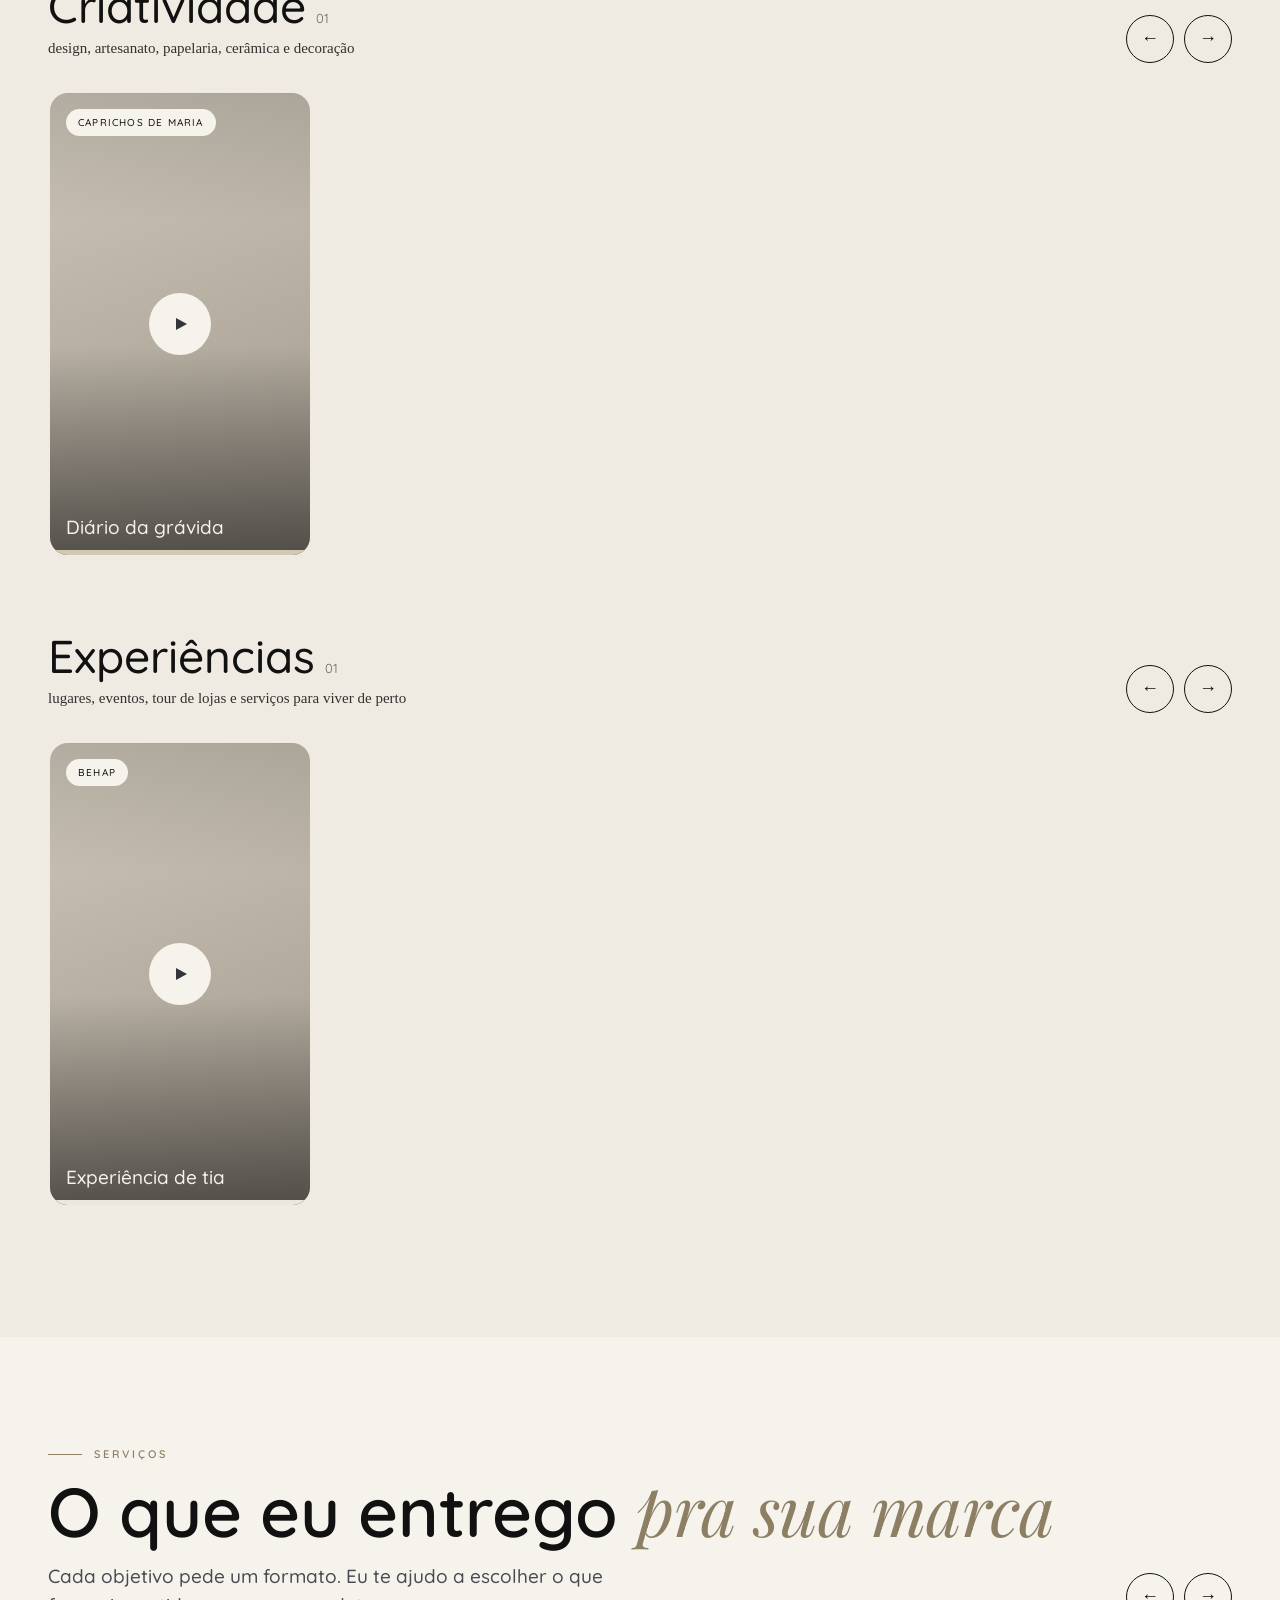
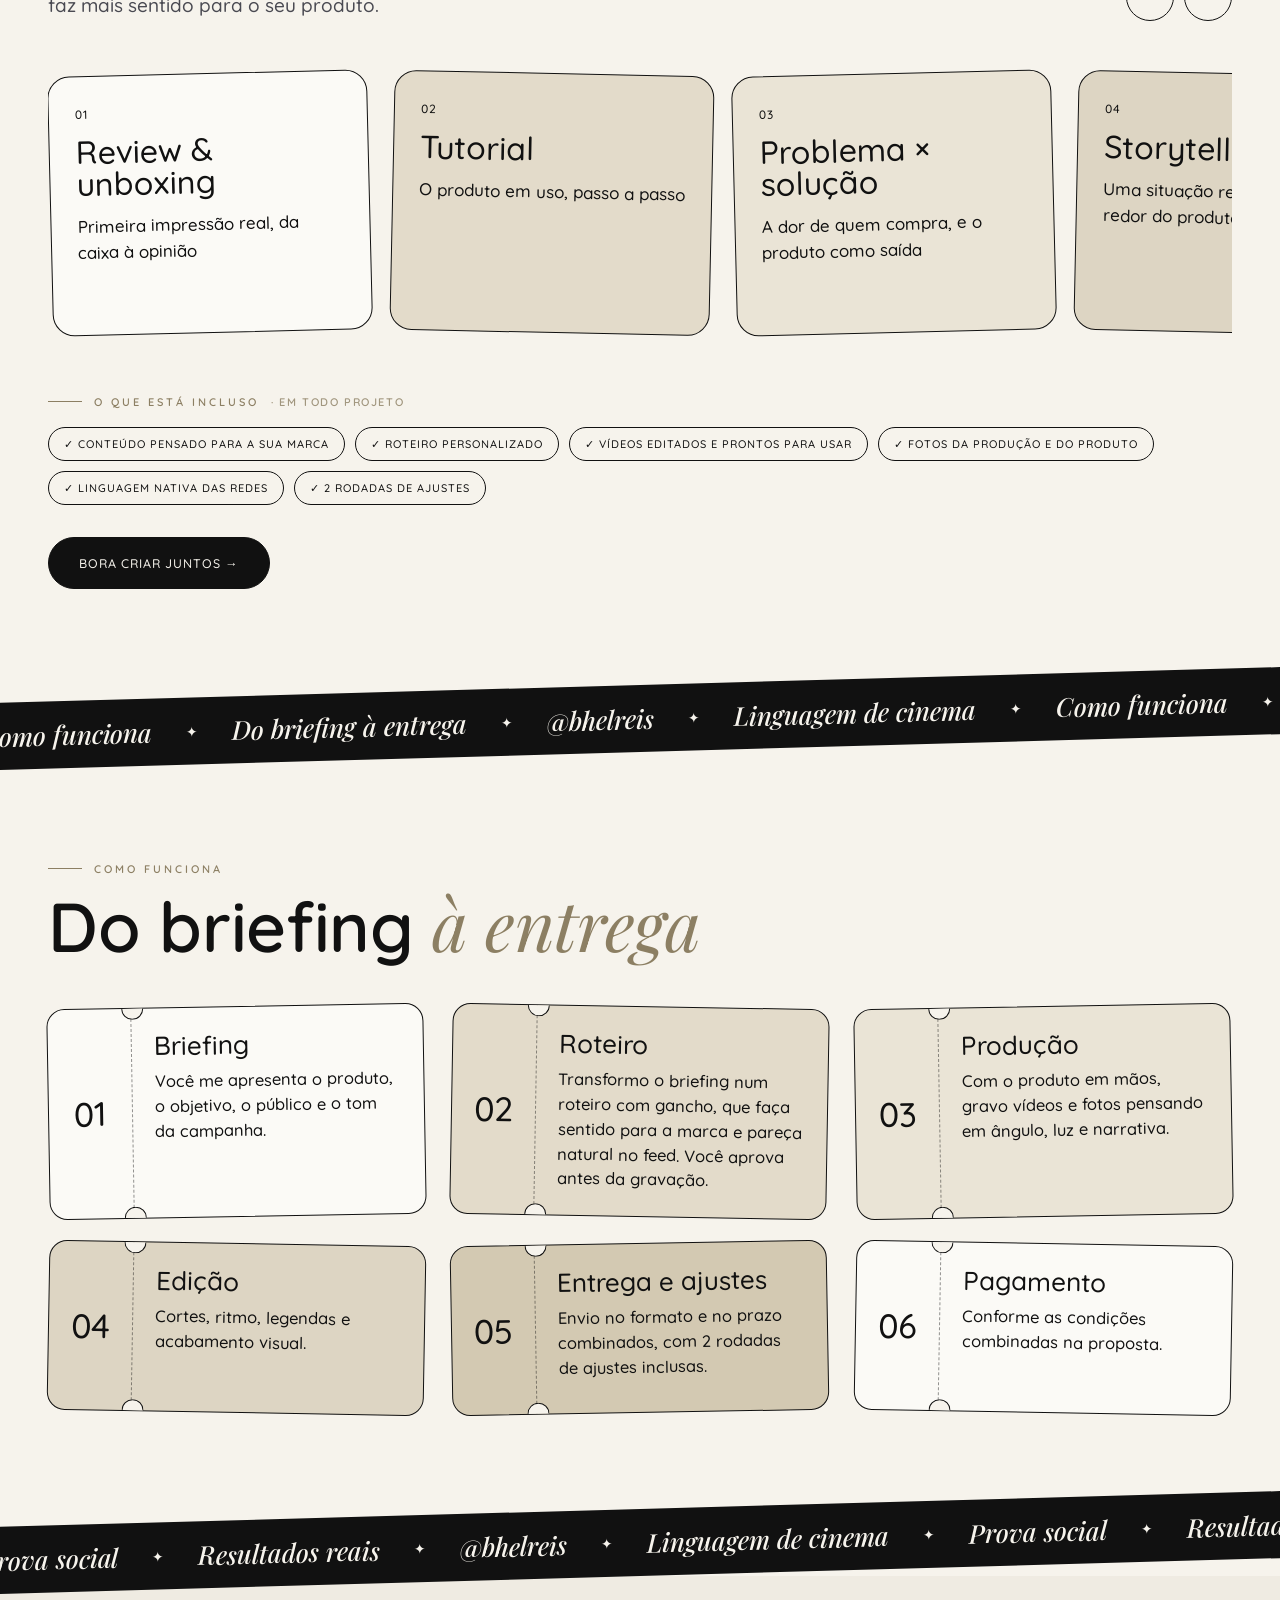
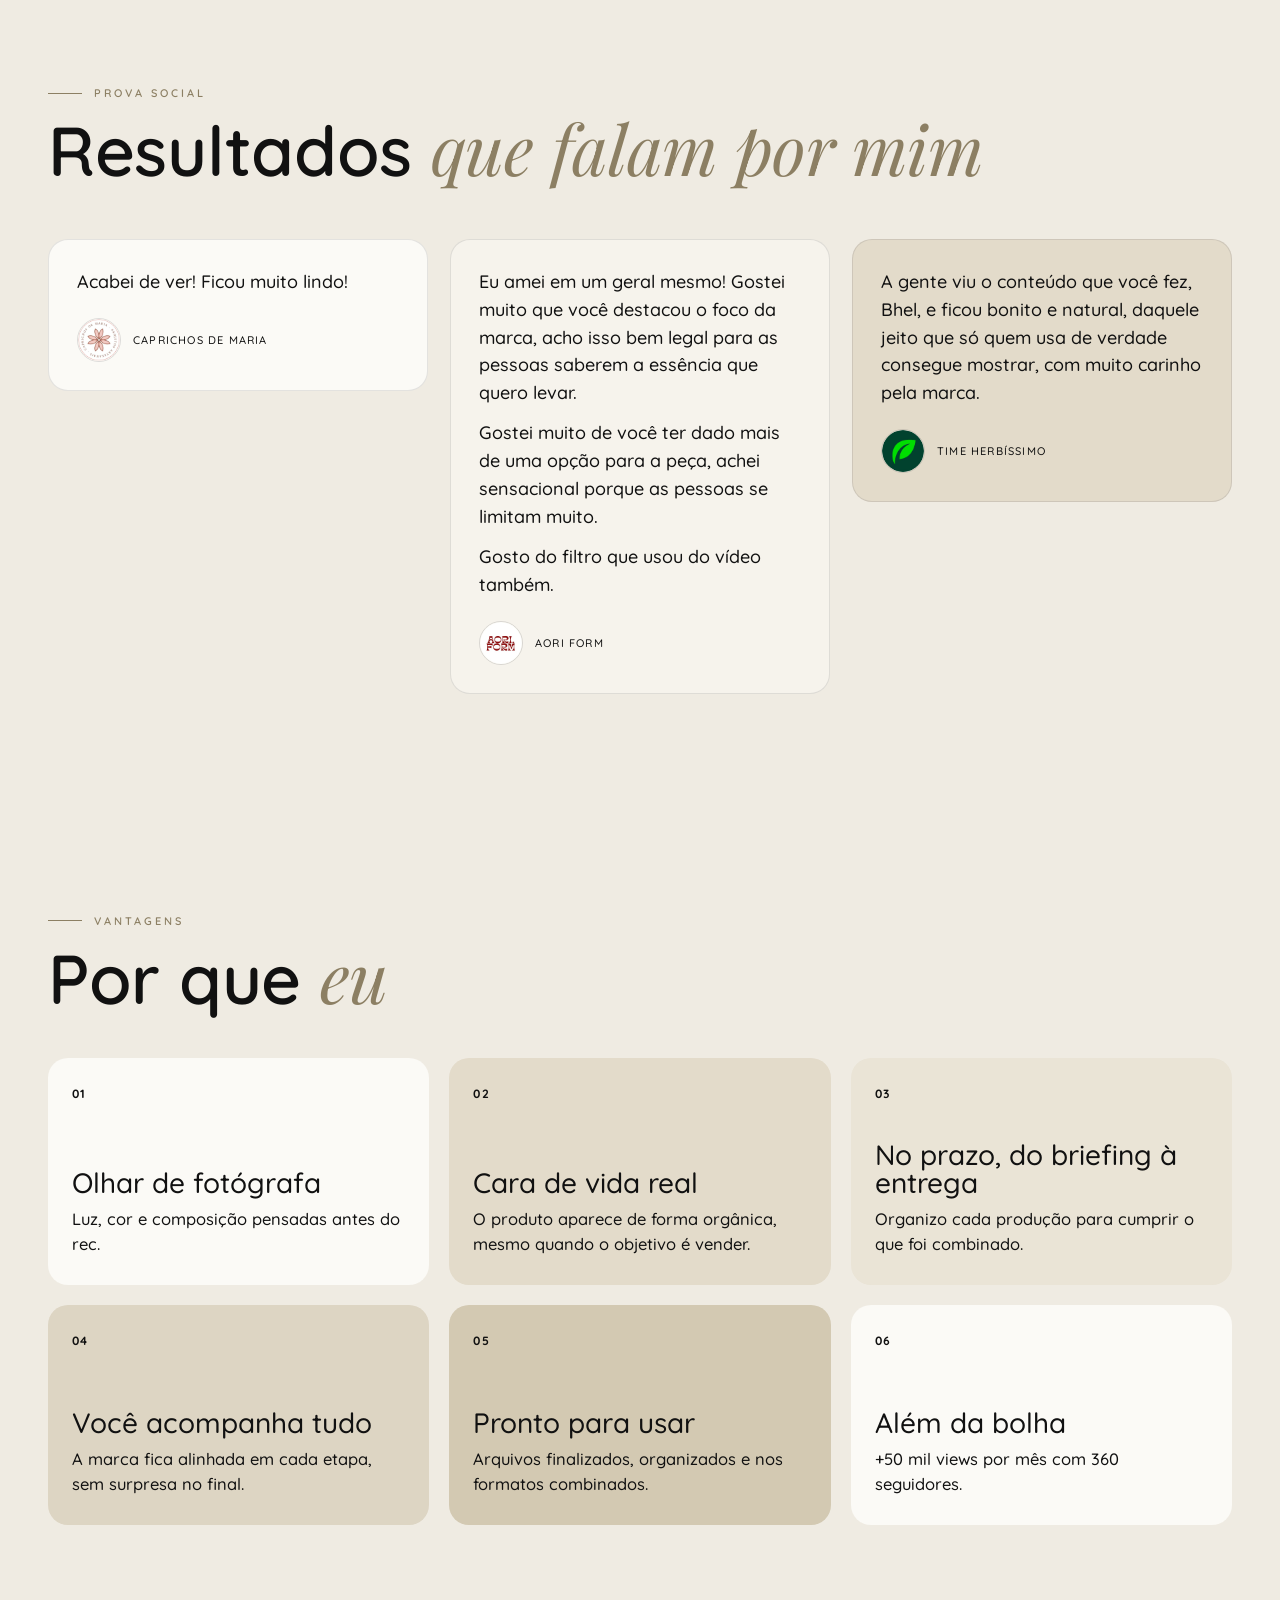
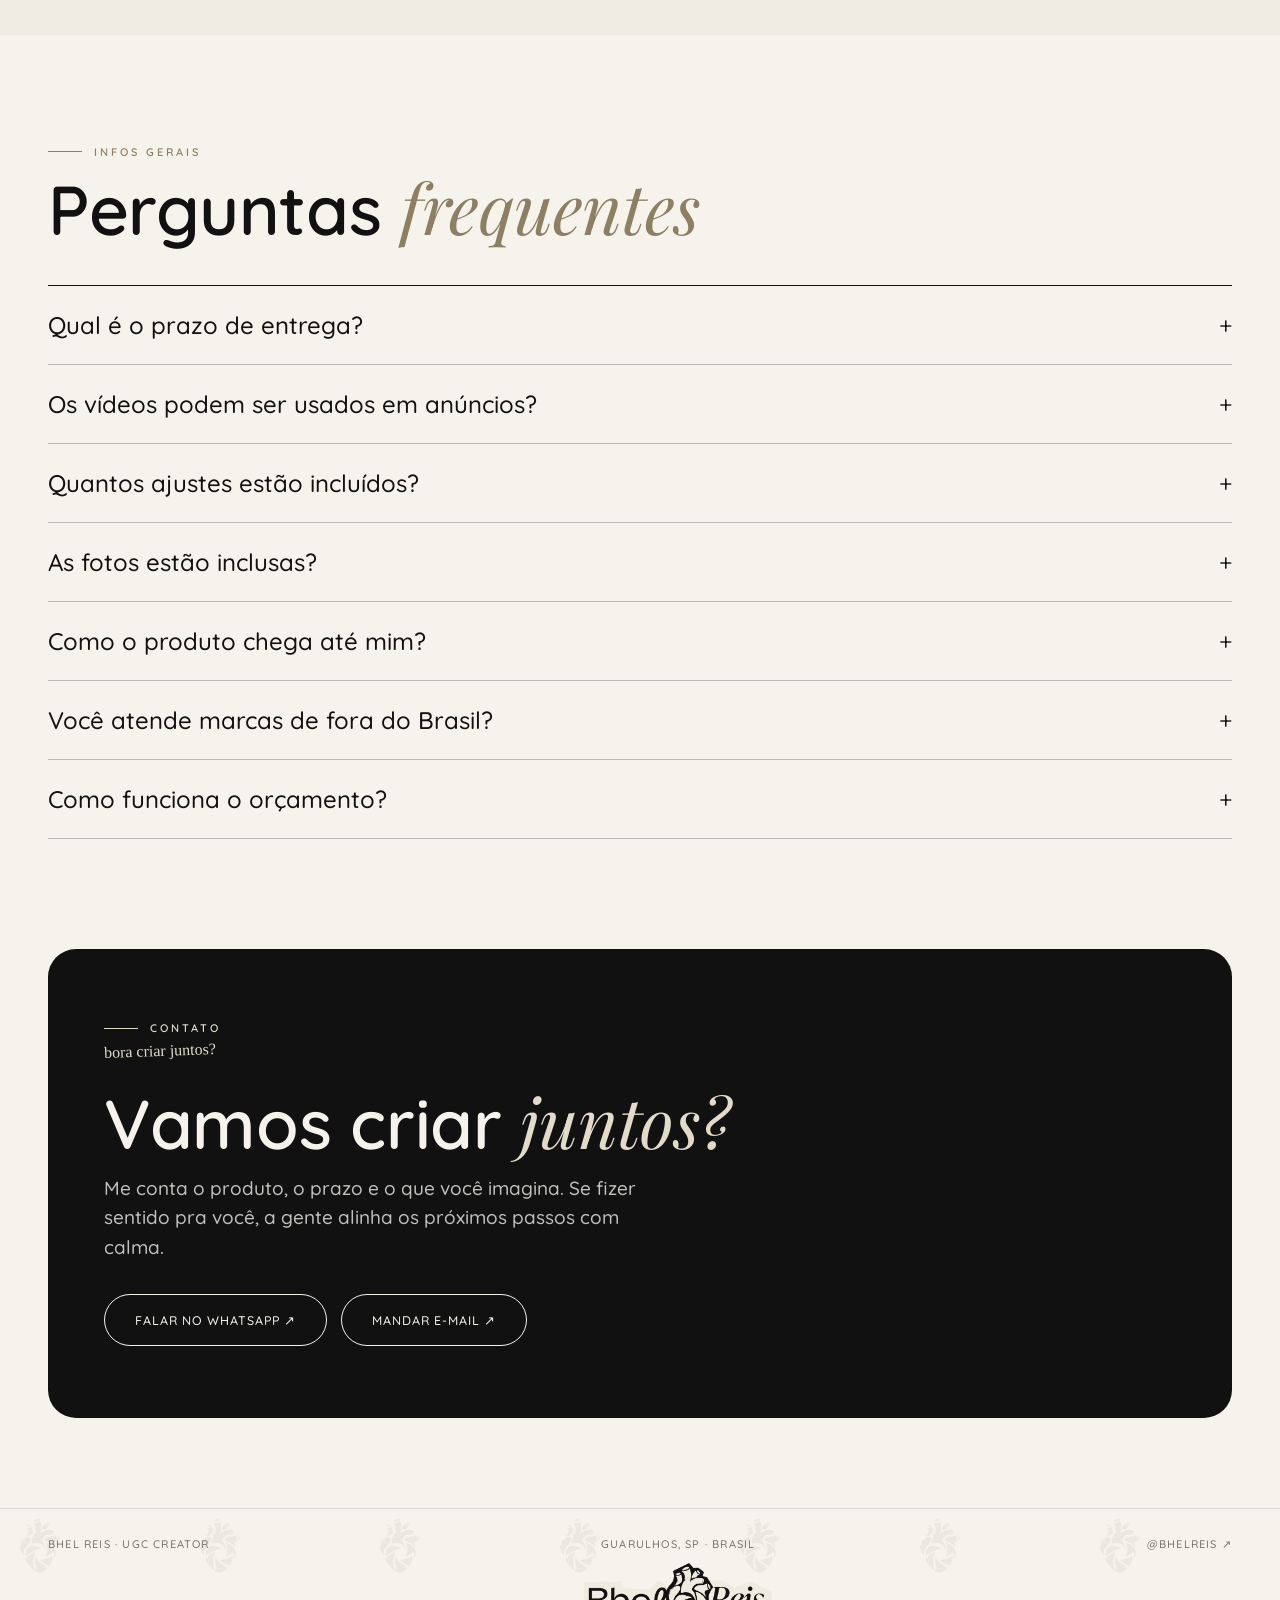
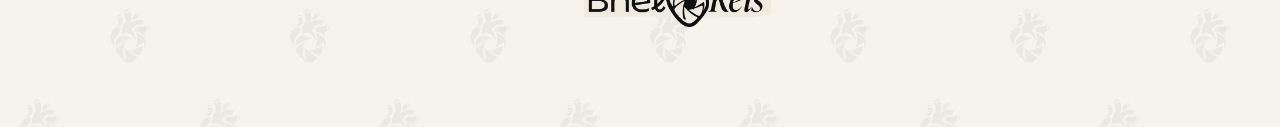
==== commit abad0c9d: "Favicon de coração quadrado (Google) + nome do site para buscadores" ====
--- a/index.html
+++ b/index.html
@@ -9,7 +9,9 @@
 <meta name="theme-color" content="#F6F3EC">
 
 <!-- favicon: o coração -->
-<link rel="icon" type="image/png" href="img/simbolo.png">
+<link rel="icon" href="favicon.ico" sizes="48x48">
+<link rel="icon" type="image/png" sizes="192x192" href="img/favicon-192.png">
+<link rel="icon" type="image/png" sizes="96x96" href="img/favicon-96.png">
 <link rel="apple-touch-icon" href="img/apple-touch-icon.png">
 
 <!-- prévia do link (WhatsApp, Instagram, Facebook, LinkedIn) -->
@@ -26,6 +28,9 @@
 <meta name="twitter:card" content="summary_large_image">
 
 <script type="application/ld+json">
+{"@context":"https://schema.org","@type":"WebSite","name":"Bhel Reis · UGC creator","alternateName":"Bhel Reis","url":"https://bhelreis.com/"}
+</script>
+<script type="application/ld+json">
 {"@context":"https://schema.org","@type":"Person","name":"Bhel Reis","jobTitle":"UGC creator","url":"https://bhelreis.com/","image":"https://bhelreis.com/img/hero.jpg","address":{"@type":"PostalAddress","addressLocality":"Guarulhos","addressRegion":"SP","addressCountry":"BR"},"sameAs":["https://instagram.com/bhelreis"]}
 </script>
 
@@ -33,7 +38,7 @@
 <link rel="preconnect" href="https://fonts.gstatic.com" crossorigin>
 <link href="https://fonts.googleapis.com/css2?family=Quicksand:wght@400;500;600;700&family=Playfair+Display:ital,wght@1,400;1,500&family=Homemade+Apple&display=swap" rel="stylesheet">
 <link rel="preload" as="image" href="img/hero.jpg">
-<link rel="stylesheet" href="css/estilo.css?v=202611162125">
+<link rel="stylesheet" href="css/estilo.css?v=202611162133">
 </head>
 <body>
 
@@ -278,8 +283,8 @@
 
 <a class="wpp-fixo" data-wpp href="#" target="_blank" rel="noopener">WhatsApp ↗</a>
 
-<script src="js/config.js?v=202611162125"></script>
-<script src="js/dados.js?v=202611162125"></script>
-<script src="js/main.js?v=202611162125"></script>
+<script src="js/config.js?v=202611162133"></script>
+<script src="js/dados.js?v=202611162133"></script>
+<script src="js/main.js?v=202611162133"></script>
 </body>
 </html>
